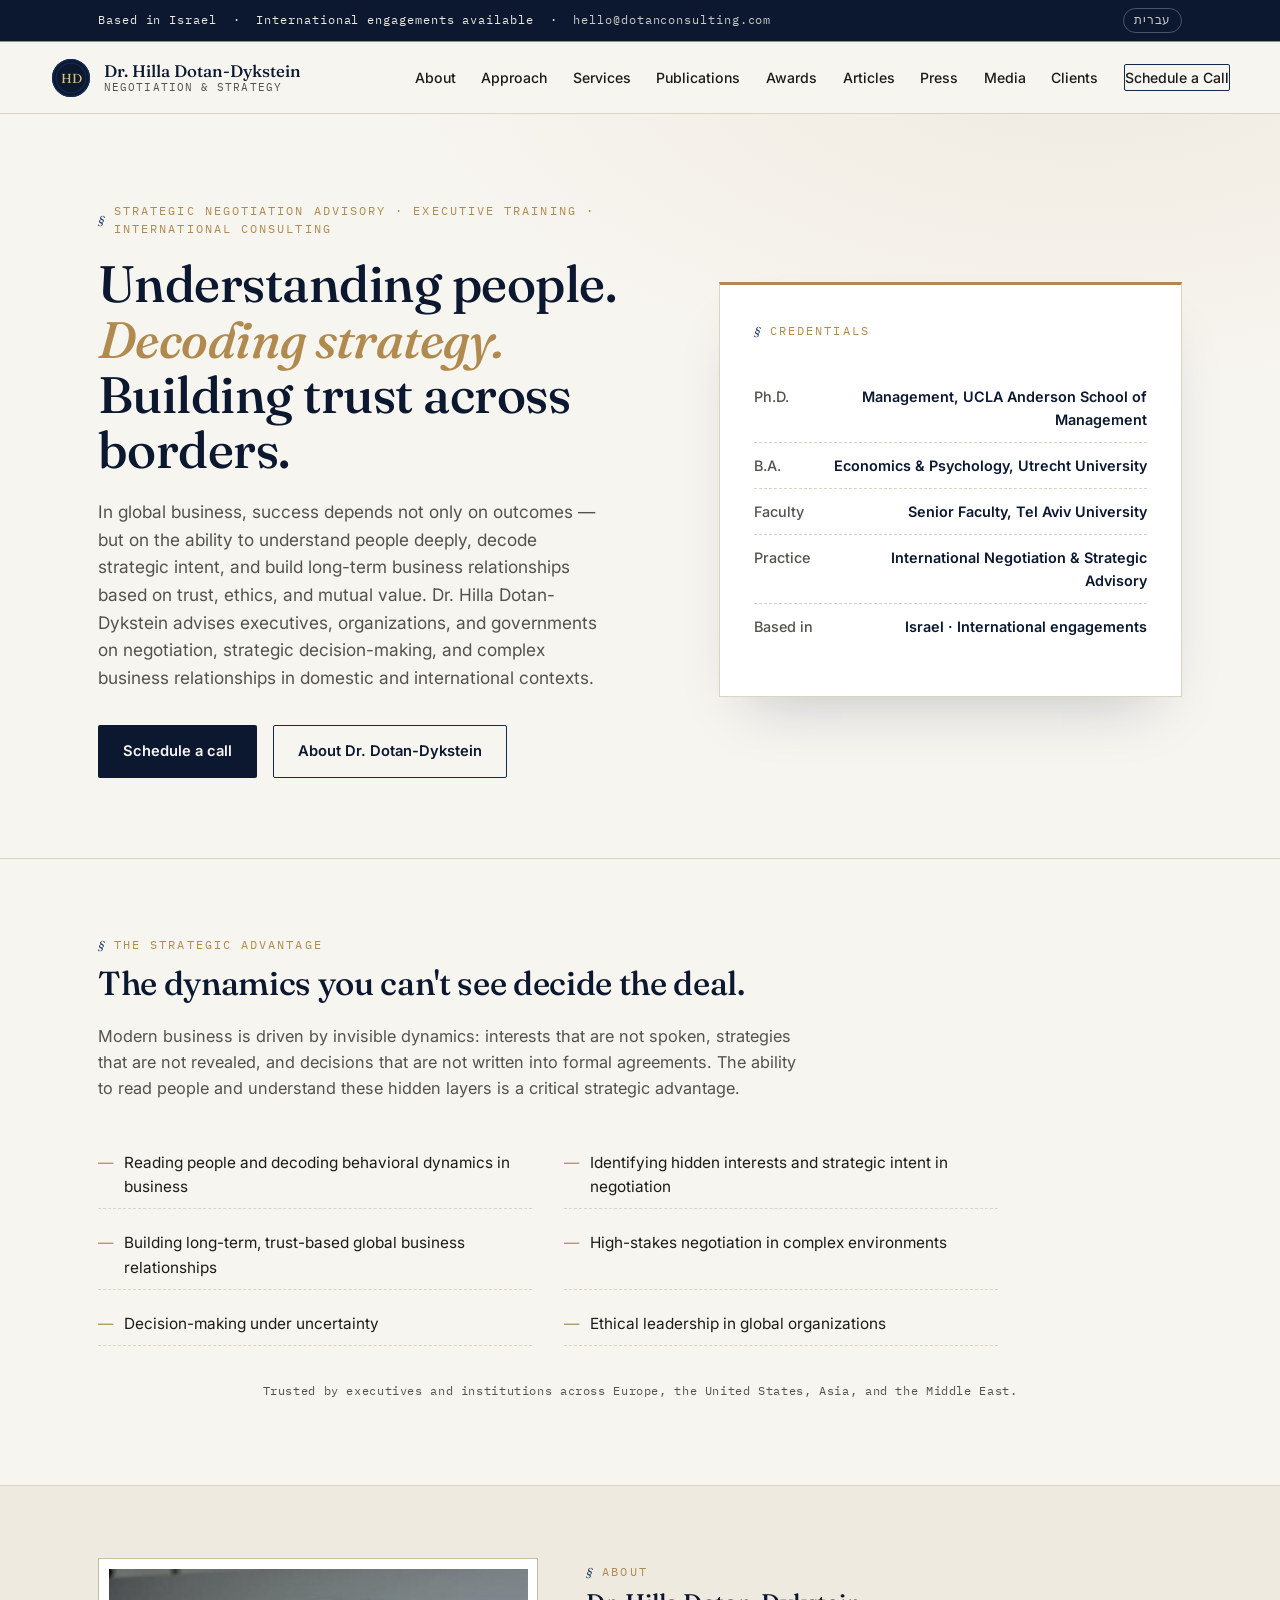
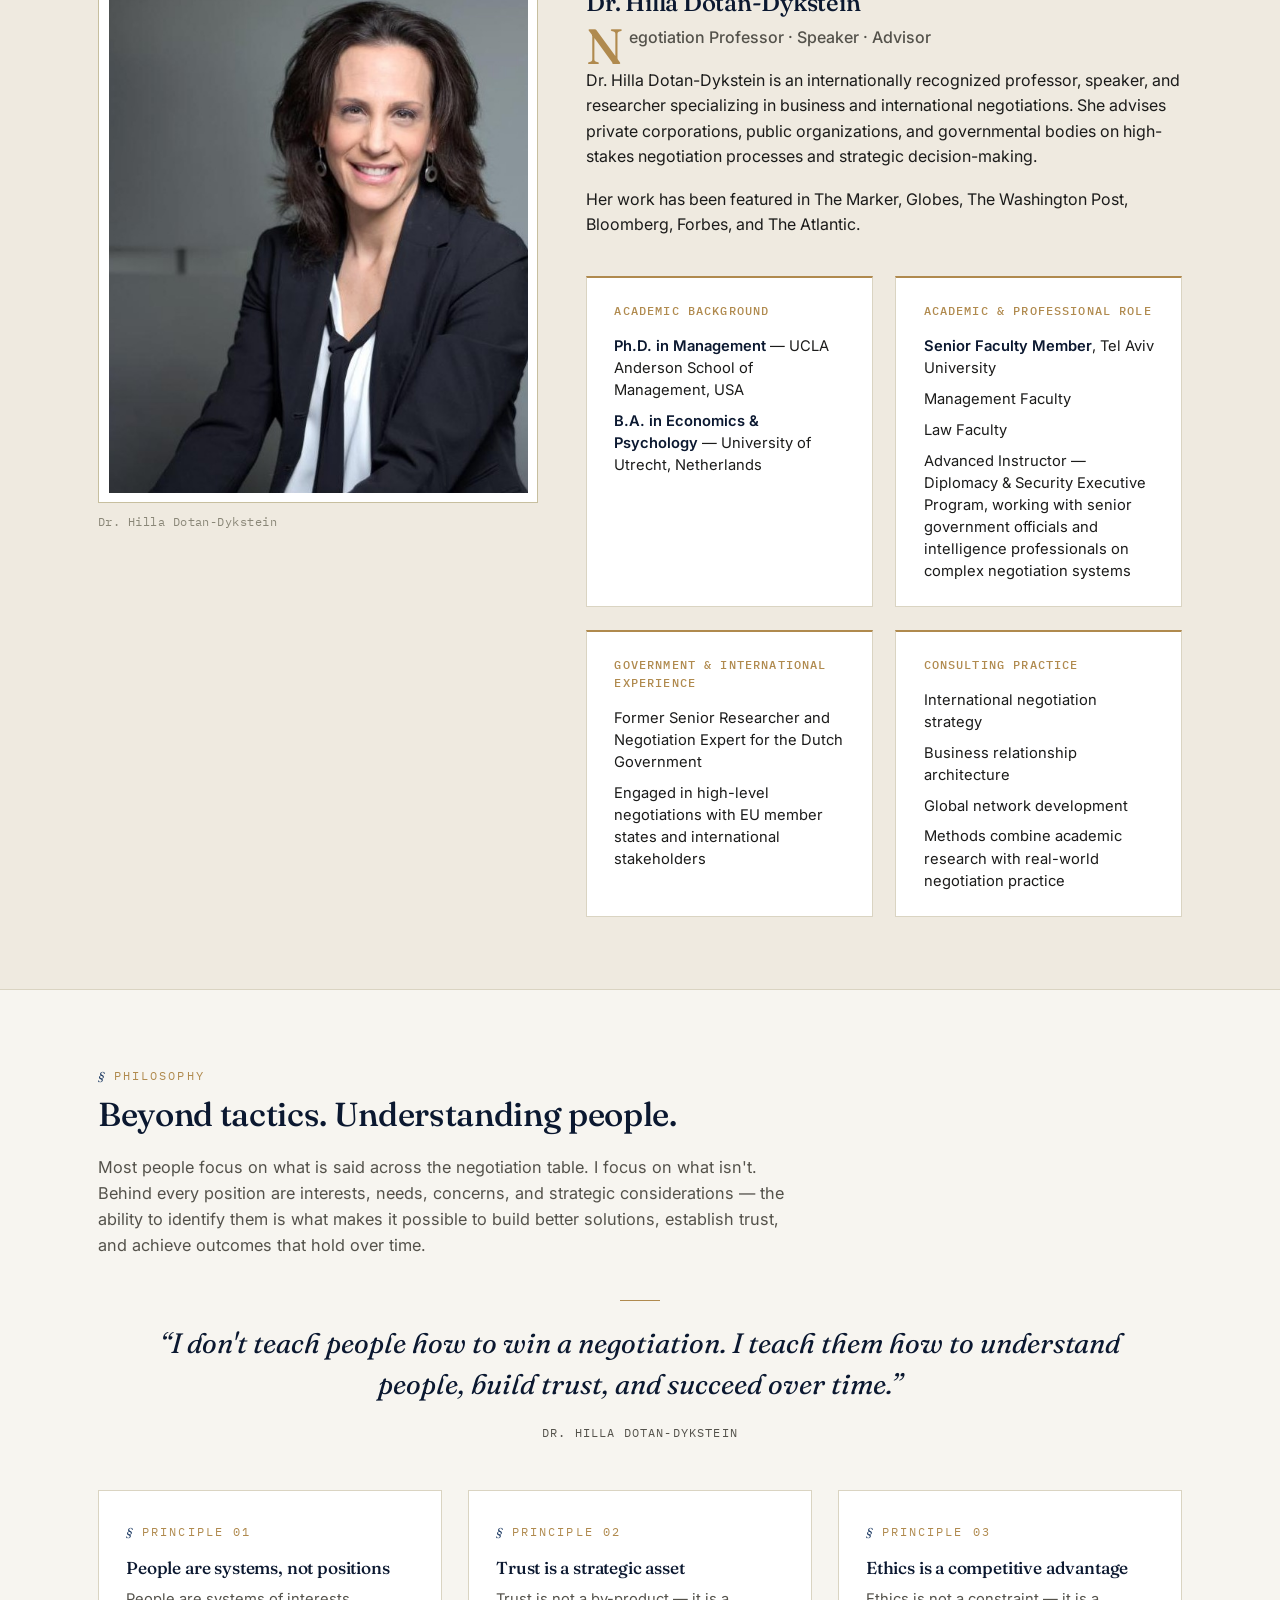
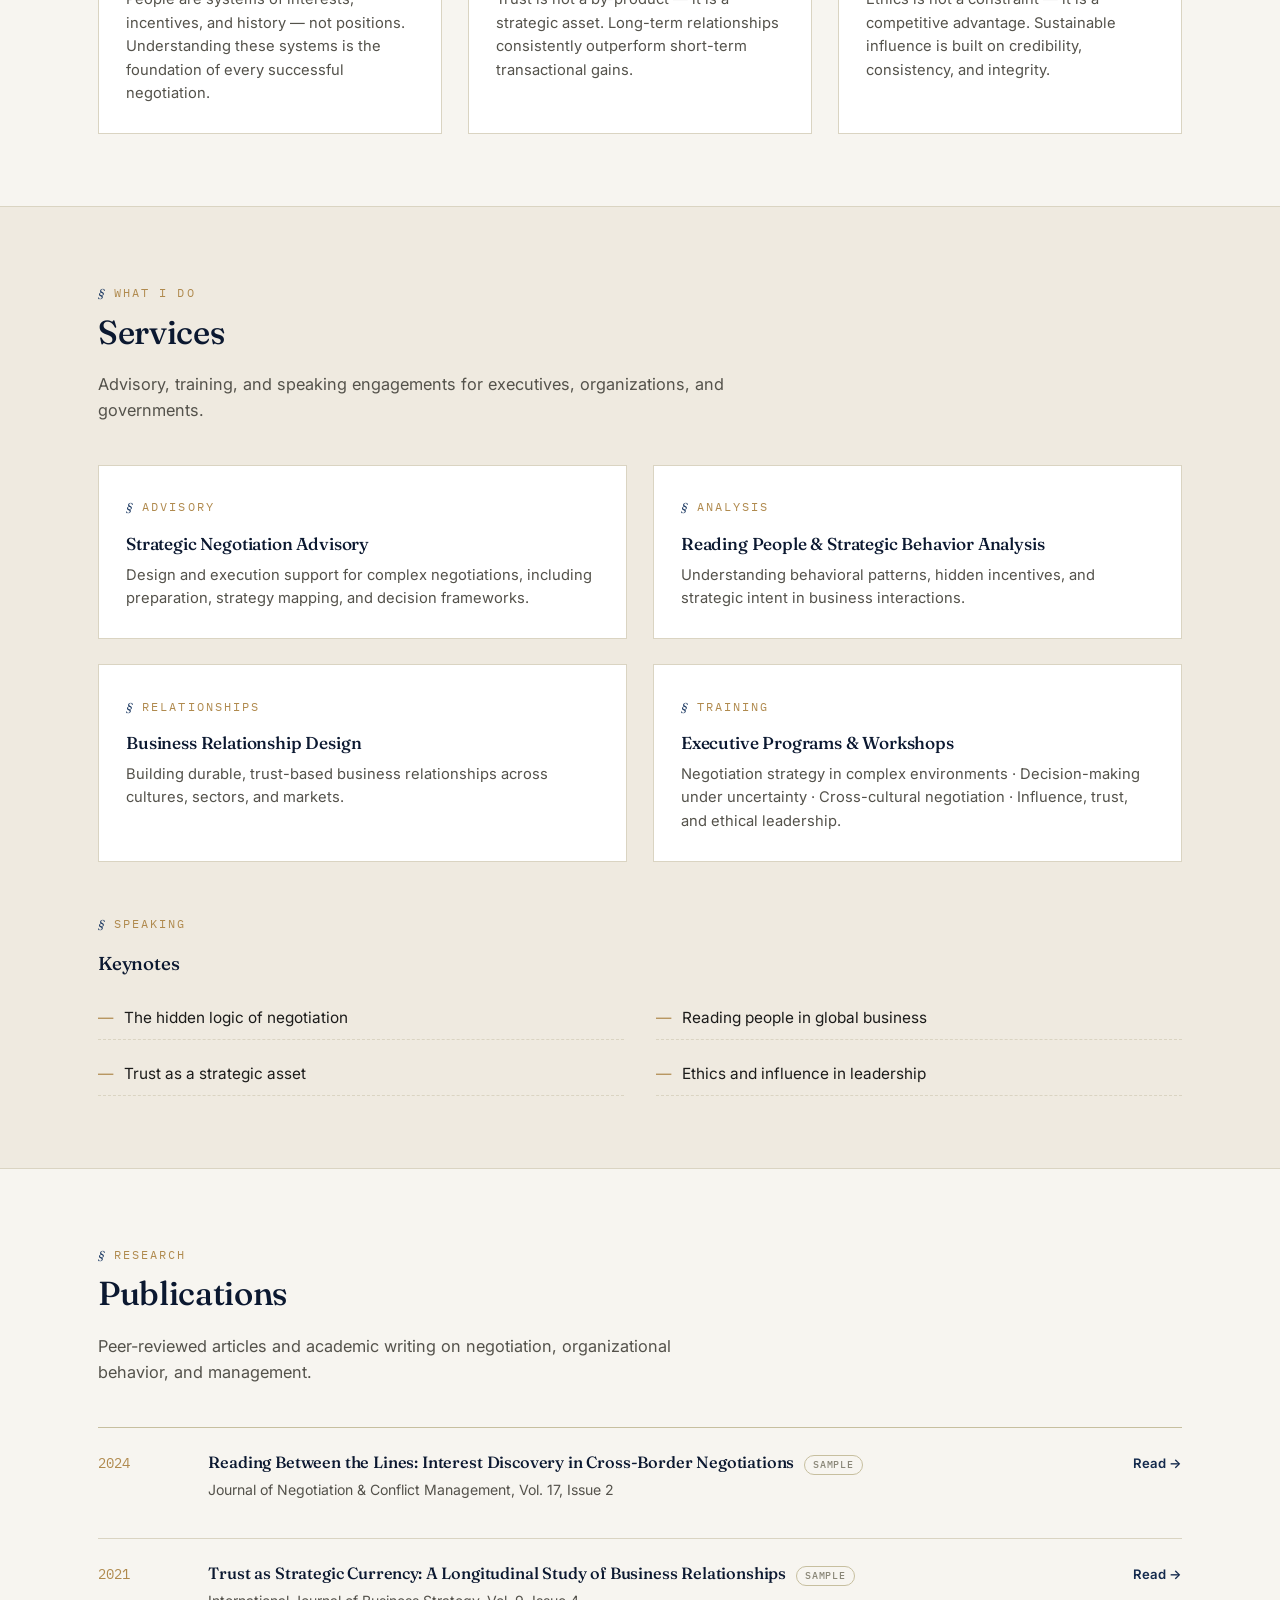
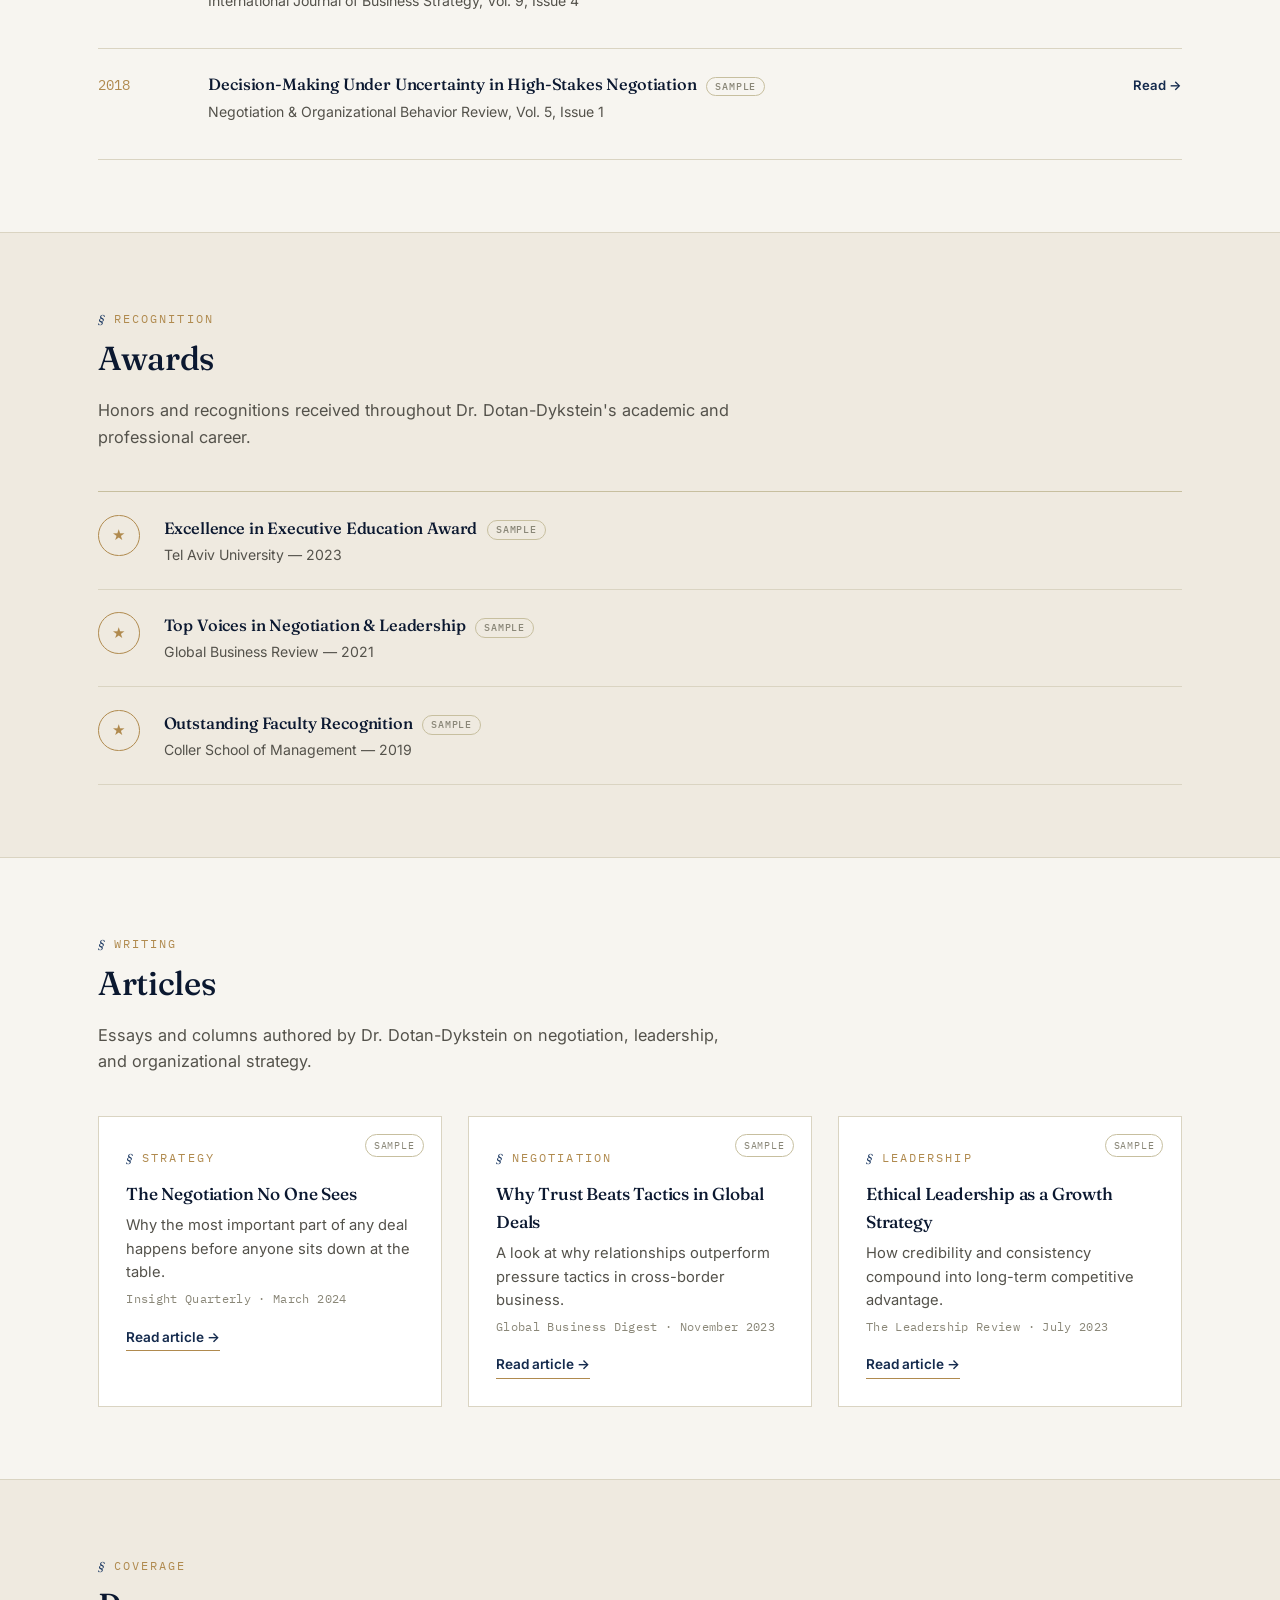
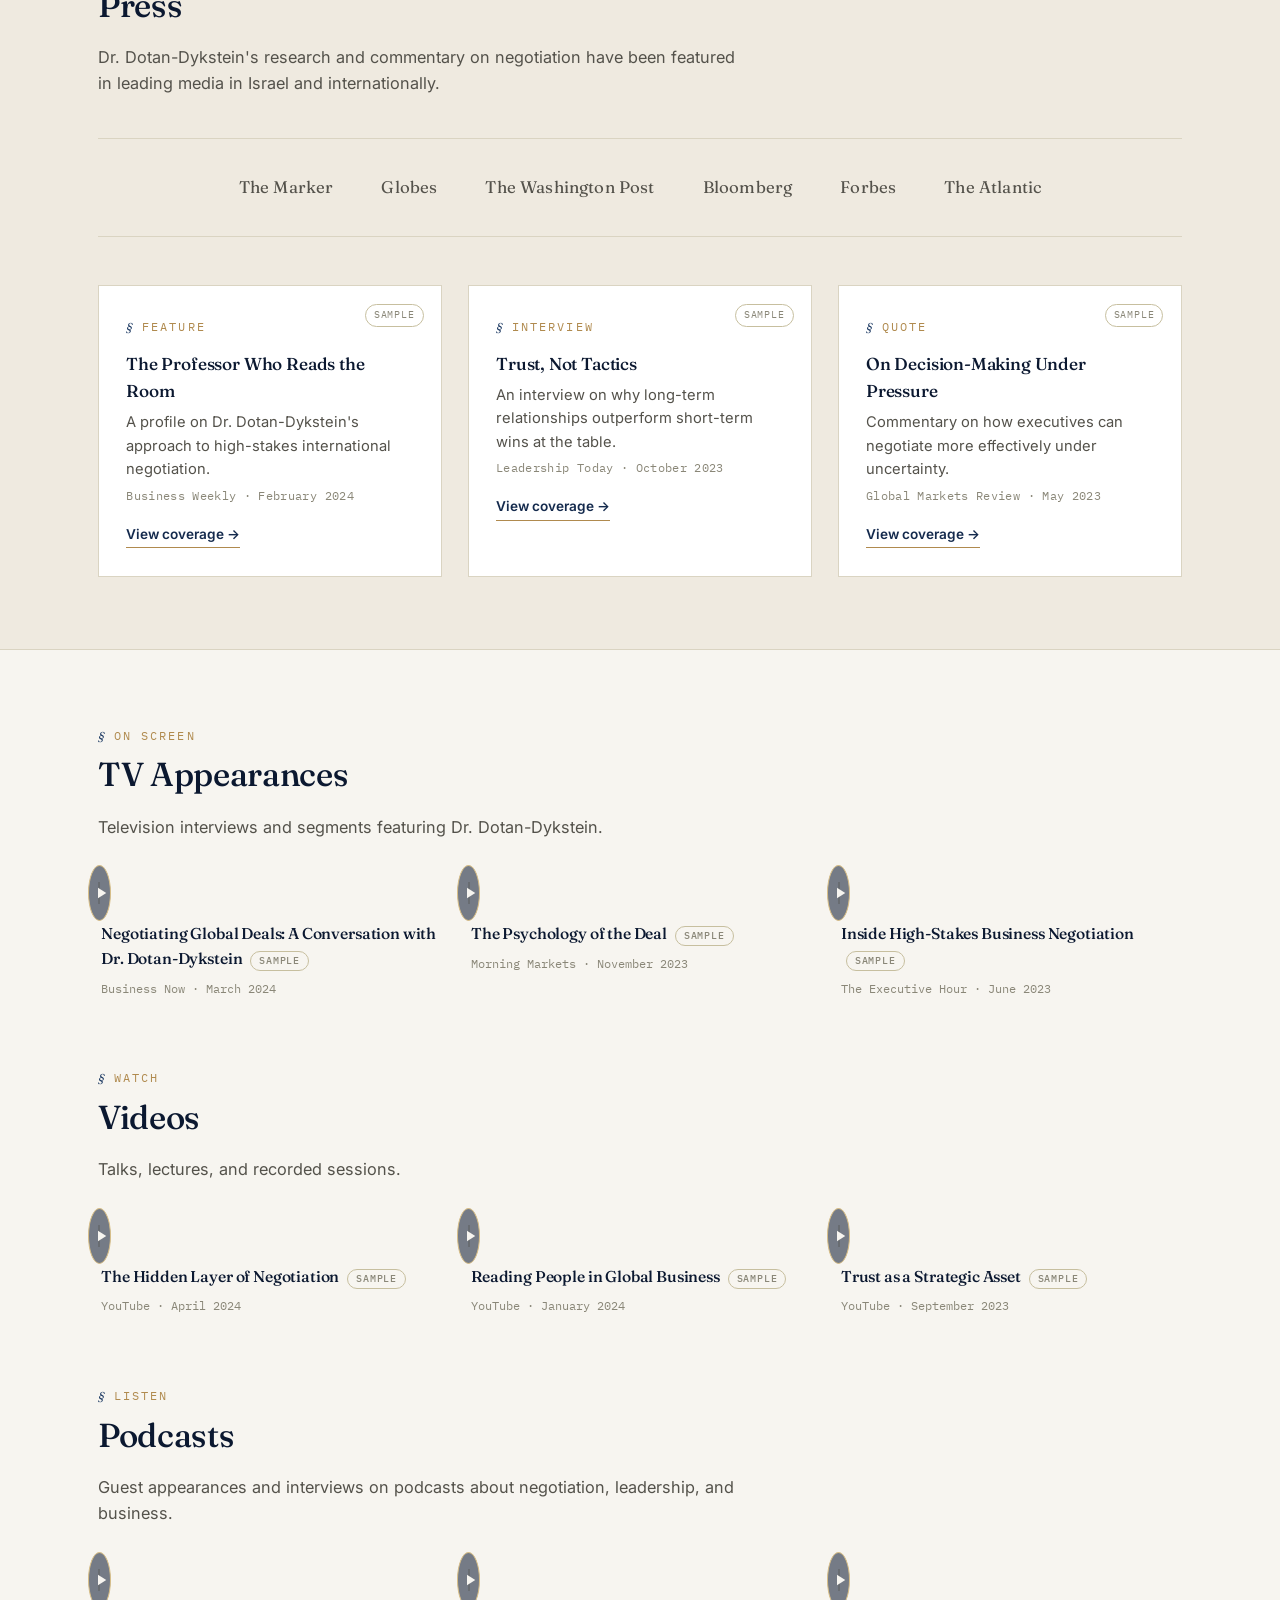
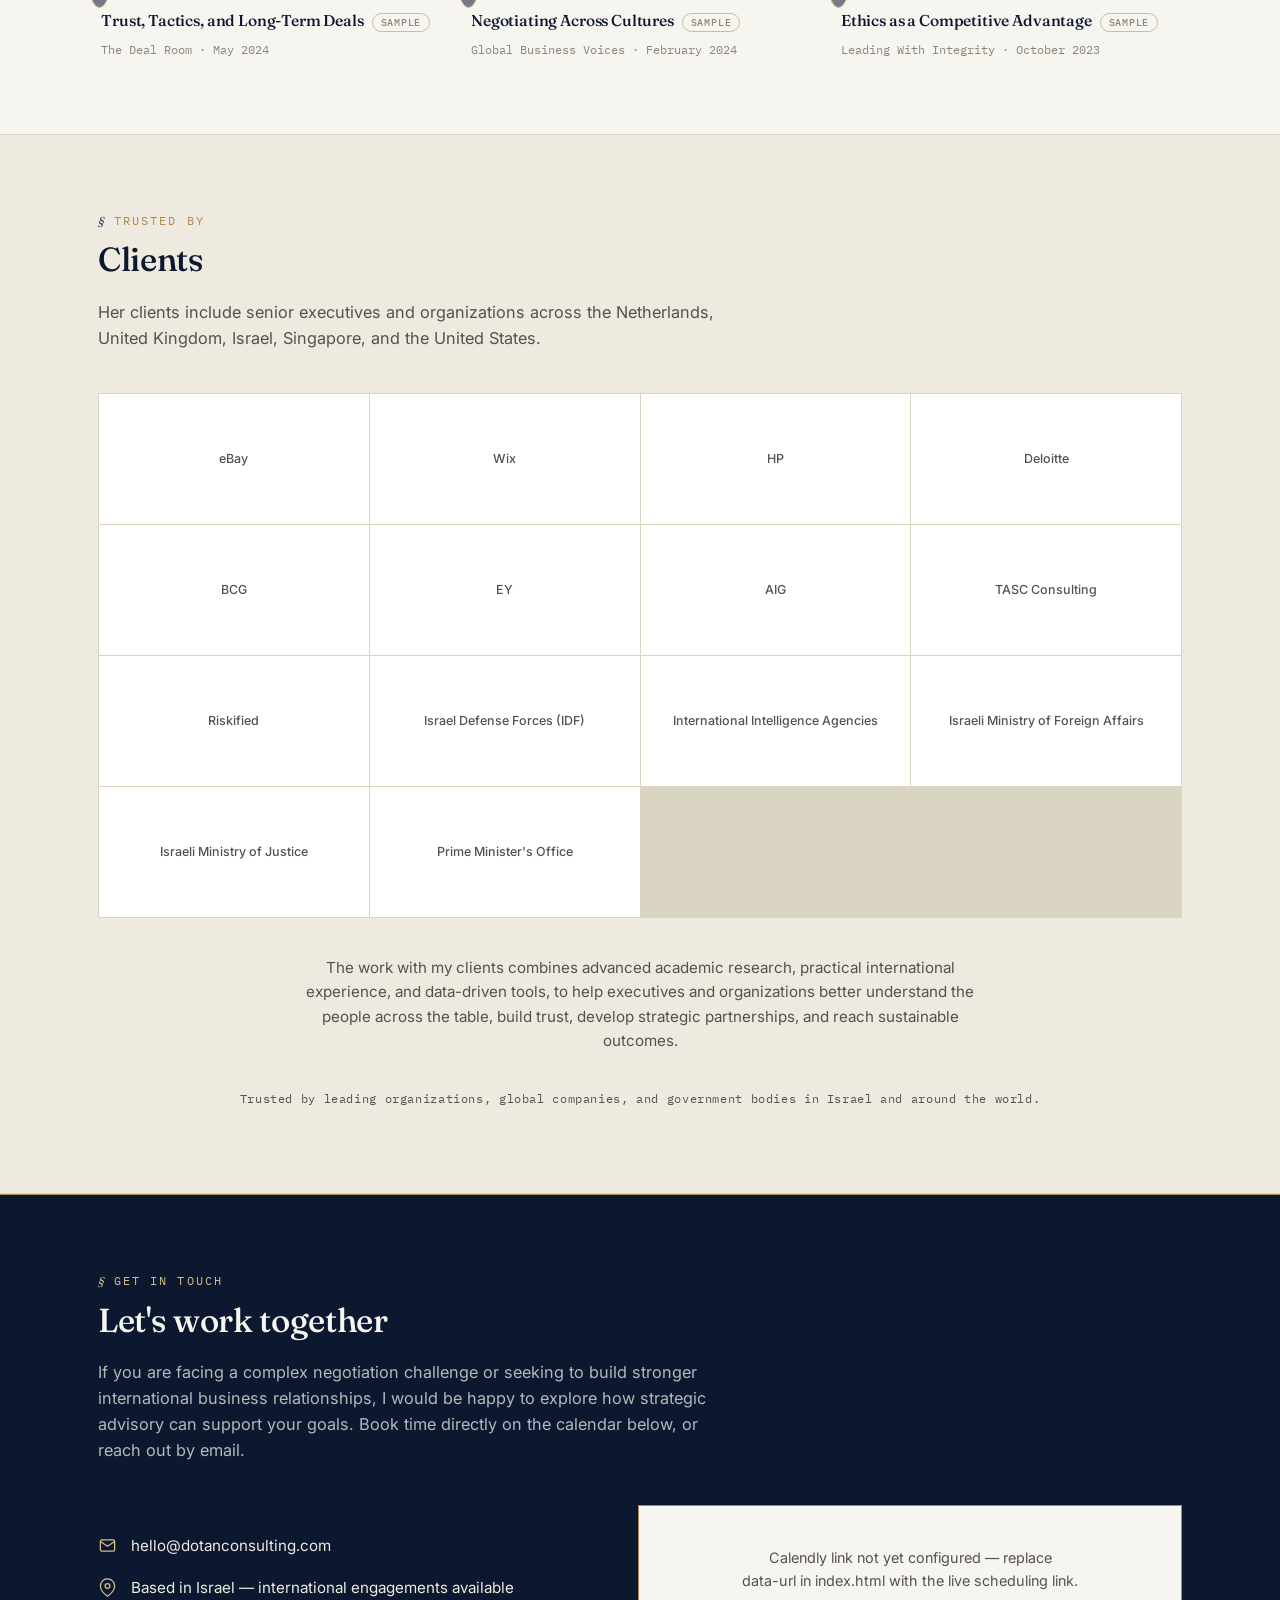
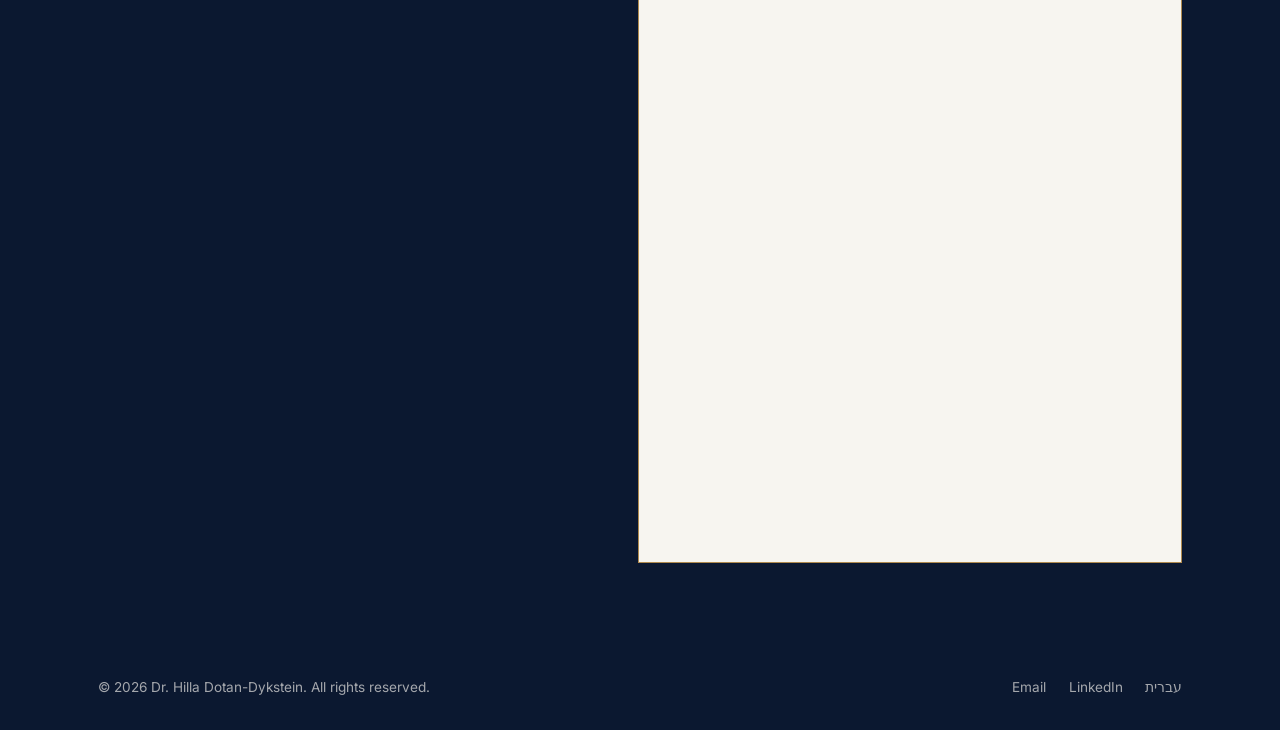
==== site/index.html @ 049dd584 "Add files via upload" ====
<!DOCTYPE html>
<html lang="en" dir="ltr">
<head>
<meta charset="UTF-8">
<meta name="viewport" content="width=device-width, initial-scale=1.0">
<title>International Negotiation Consultant | Dr. Hilla Dotan-Dykstein</title>
<meta name="description" content="Expert in international negotiations, strategic decision-making, and business relationship building across global markets. Advisory for executives, organizations, and governments.">

<!-- ===================== SOCIAL LINK PREVIEW (Open Graph / Twitter) =====================
     These power the preview card shown when this URL is shared on WhatsApp, iMessage,
     LinkedIn, Slack, etc. IMPORTANT: og:url and og:image must be FULL absolute URLs —
     once dotanconsulting.com is live, replace the odotan.github.io URLs below with the
     https://dotanconsulting.com/... equivalents (and same in he/index.html). ===================== -->
<meta property="og:type" content="website">
<meta property="og:site_name" content="Dr. Hilla Dotan-Dykstein">
<meta property="og:locale" content="en_US">
<meta property="og:title" content="Dr. Hilla Dotan-Dykstein | International Negotiation Consultant">
<meta property="og:description" content="Expert in international negotiations, strategic decision-making, and business relationship building across global markets.">
<meta property="og:url" content="https://odotan.github.io/dotanconsulting/site/">
<meta property="og:image" content="https://odotan.github.io/dotanconsulting/site/assets/images/hilla-portrait.jpg">
<meta property="og:image:width" content="752">
<meta property="og:image:height" content="696">
<meta property="og:image:alt" content="Portrait of Dr. Hilla Dotan-Dykstein">
<meta name="twitter:card" content="summary_large_image">
<meta name="twitter:title" content="Dr. Hilla Dotan-Dykstein | International Negotiation Consultant">
<meta name="twitter:description" content="Expert in international negotiations, strategic decision-making, and business relationship building across global markets.">
<meta name="twitter:image" content="https://odotan.github.io/dotanconsulting/site/assets/images/hilla-portrait.jpg">

<link rel="icon" href="data:,">
<link rel="stylesheet" href="assets/css/style.css">
</head>
<body>

<!-- ============ TOP LETTERHEAD BAR ============ -->
<div class="letterhead-bar">
  <div class="wrap">
    <span>Based in Israel &nbsp;·&nbsp; International engagements available &nbsp;·&nbsp; <a href="mailto:hello@dotanconsulting.com">hello@dotanconsulting.com</a></span>
    <a class="lang-switch" href="/he/" hreflang="he">עברית</a>
  </div>
</div>

<!-- ============ HEADER / NAV ============ -->
<header class="site-header">
  <div class="wrap nav-row">
    <a class="brand" href="#top" aria-label="Dr. Hilla Dotan-Dykstein — home">
      <svg class="seal" viewBox="0 0 48 48" aria-hidden="true">
        <circle class="seal-fill" cx="24" cy="24" r="21"></circle>
        <circle cx="24" cy="24" r="21" stroke="#B08A4E"></circle>
        <circle cx="24" cy="24" r="17" stroke="#B08A4E" stroke-width="0.7"></circle>
        <text x="24" y="30" text-anchor="middle">HD</text>
      </svg>
      <span class="brand-name">
        <strong>Dr. Hilla Dotan-Dykstein</strong>
        <span>Negotiation &amp; Strategy</span>
      </span>
    </a>

    <button class="menu-toggle" aria-label="Toggle menu" aria-expanded="false">
      <svg viewBox="0 0 24 24" fill="none" stroke-width="2" stroke-linecap="round"><line x1="3" y1="6" x2="21" y2="6"></line><line x1="3" y1="12" x2="21" y2="12"></line><line x1="3" y1="18" x2="21" y2="18"></line></svg>
    </button>

    <nav class="main-nav" aria-label="Primary">
      <ul>
        <li><a href="#about">About</a></li>
        <li><a href="#approach">Approach</a></li>
        <li><a href="#services">Services</a></li>
        <li><a href="#publications">Publications</a></li>
        <li><a href="#awards">Awards</a></li>
        <li><a href="#articles">Articles</a></li>
        <li><a href="#press">Press</a></li>
        <li><a href="#media">Media</a></li>
        <li><a href="#clients">Clients</a></li>
        <li><a href="#contact" class="nav-cta">Schedule a Call</a></li>
      </ul>
    </nav>
  </div>
</header>

<main id="top">

  <!-- ============ HERO ============ -->
  <section class="hero">
    <div class="wrap">
      <div class="hero-copy">
        <div class="hero-kicker eyebrow">Strategic Negotiation Advisory · Executive Training · International Consulting</div>
        <h1>Understanding people.<br><em>Decoding strategy.</em><br>Building trust across borders.</h1>
        <p class="hero-sub">
          In global business, success depends not only on outcomes — but on the ability to
          understand people deeply, decode strategic intent, and build long-term business
          relationships based on trust, ethics, and mutual value. Dr. Hilla Dotan-Dykstein advises
          executives, organizations, and governments on negotiation, strategic decision-making,
          and complex business relationships in domestic and international contexts.
        </p>
        <div class="hero-actions">
          <a href="#contact" class="btn btn-primary">Schedule a call</a>
          <a href="#about" class="btn btn-ghost">About Dr. Dotan-Dykstein</a>
        </div>
      </div>

      <div class="hero-card">
        <div class="eyebrow">Credentials</div>
        <dl>
          <div class="termsheet-row"><dt>Ph.D.</dt><dd>Management, UCLA Anderson School of Management</dd></div>
          <div class="termsheet-row"><dt>B.A.</dt><dd>Economics &amp; Psychology, Utrecht University</dd></div>
          <div class="termsheet-row"><dt>Faculty</dt><dd>Senior Faculty, Tel Aviv University</dd></div>
          <div class="termsheet-row"><dt>Practice</dt><dd>International Negotiation &amp; Strategic Advisory</dd></div>
          <div class="termsheet-row"><dt>Based in</dt><dd>Israel · International engagements</dd></div>
        </dl>
      </div>
    </div>
  </section>

  <!-- ============ VALUE STATEMENT / EXPERTISE ============ -->
  <section id="expertise">
    <div class="wrap">
      <div class="section-head reveal" style="max-width:70ch;">
        <div class="eyebrow">The Strategic Advantage</div>
        <h2>The dynamics you can't see decide the deal.</h2>
        <p>
          Modern business is driven by invisible dynamics: interests that are not spoken,
          strategies that are not revealed, and decisions that are not written into formal
          agreements. The ability to read people and understand these hidden layers is a
          critical strategic advantage.
        </p>
      </div>

      <div class="reveal" style="max-width:900px;">
        <ul class="expertise-list">
          <li>Reading people and decoding behavioral dynamics in business</li>
          <li>Identifying hidden interests and strategic intent in negotiation</li>
          <li>Building long-term, trust-based global business relationships</li>
          <li>High-stakes negotiation in complex environments</li>
          <li>Decision-making under uncertainty</li>
          <li>Ethical leadership in global organizations</li>
        </ul>
      </div>

      <p class="trust-line reveal">Trusted by executives and institutions across Europe, the United States, Asia, and the Middle East.</p>
    </div>
  </section>

  <!-- ============ ABOUT ============ -->
  <section id="about" class="alt">
    <div class="wrap">
      <div class="about-grid">
        <div class="reveal">
          <div class="portrait-frame">
            <img src="assets/images/hilla-portrait.jpg" alt="Portrait of Dr. Hilla Dotan-Dykstein" onerror="this.src='data:image/svg+xml;charset=UTF-8,%3Csvg xmlns=%22http://www.w3.org/2000/svg%22 width=%22400%22 height=%22500%22%3E%3Crect width=%22400%22 height=%22500%22 fill=%22%23EFEAE0%22/%3E%3Ctext x=%2250%25%22 y=%2250%25%22 font-family=%22sans-serif%22 font-size=%2216%22 fill=%22%238A8778%22 text-anchor=%22middle%22%3EPortrait placeholder%3C/text%3E%3C/svg%3E'">
          </div>
          <p class="portrait-cap">Dr. Hilla Dotan-Dykstein</p>
        </div>

        <div class="about-body">
          <div class="eyebrow">About</div>
          <h2>Dr. Hilla Dotan-Dykstein</h2>
          <p style="color:var(--ink-600); font-weight:500; margin-top:-0.4rem;">Negotiation Professor · Speaker · Advisor</p>
          <p>
            Dr. Hilla Dotan-Dykstein is an internationally recognized professor, speaker, and
            researcher specializing in business and international negotiations. She advises
            private corporations, public organizations, and governmental bodies on high-stakes
            negotiation processes and strategic decision-making.
          </p>
          <p>
            Her work has been featured in The Marker, Globes, The Washington Post, Bloomberg,
            Forbes, and The Atlantic.
          </p>

          <div class="dossier-grid">
            <div class="dossier-card">
              <h4>Academic Background</h4>
              <ul>
                <li><strong>Ph.D. in Management</strong> — UCLA Anderson School of Management, USA</li>
                <li><strong>B.A. in Economics &amp; Psychology</strong> — University of Utrecht, Netherlands</li>
              </ul>
            </div>
            <div class="dossier-card">
              <h4>Academic &amp; Professional Role</h4>
              <ul>
                <li><strong>Senior Faculty Member</strong>, Tel Aviv University</li>
                <li>Management Faculty</li>
                <li>Law Faculty</li>
                <li>Advanced Instructor — Diplomacy &amp; Security Executive Program, working with senior government officials and intelligence professionals on complex negotiation systems</li>
              </ul>
            </div>
            <div class="dossier-card">
              <h4>Government &amp; International Experience</h4>
              <ul>
                <li>Former Senior Researcher and Negotiation Expert for the Dutch Government</li>
                <li>Engaged in high-level negotiations with EU member states and international stakeholders</li>
              </ul>
            </div>
            <div class="dossier-card">
              <h4>Consulting Practice</h4>
              <ul>
                <li>International negotiation strategy</li>
                <li>Business relationship architecture</li>
                <li>Global network development</li>
                <li>Methods combine academic research with real-world negotiation practice</li>
              </ul>
            </div>
          </div>
        </div>
      </div>
    </div>
  </section>

  <!-- ============ APPROACH ============ -->
  <section id="approach">
    <div class="wrap">
      <div class="section-head reveal" style="max-width:70ch;">
        <div class="eyebrow">Philosophy</div>
        <h2>Beyond tactics. Understanding people.</h2>
        <p>
          Most people focus on what is said across the negotiation table. I focus on what
          isn't. Behind every position are interests, needs, concerns, and strategic
          considerations — the ability to identify them is what makes it possible to build
          better solutions, establish trust, and achieve outcomes that hold over time.
        </p>
      </div>

      <blockquote class="pull-quote reveal">
        “I don't teach people how to win a negotiation. I teach them how to understand
        people, build trust, and succeed over time.”
        <cite>Dr. Hilla Dotan-Dykstein</cite>
      </blockquote>

      <div class="grid-3 reveal" style="margin-top:3rem;">
        <div class="card">
          <div class="eyebrow">Principle 01</div>
          <h3>People are systems, not positions</h3>
          <p>People are systems of interests, incentives, and history — not positions.
          Understanding these systems is the foundation of every successful negotiation.</p>
        </div>
        <div class="card">
          <div class="eyebrow">Principle 02</div>
          <h3>Trust is a strategic asset</h3>
          <p>Trust is not a by-product — it is a strategic asset. Long-term relationships
          consistently outperform short-term transactional gains.</p>
        </div>
        <div class="card">
          <div class="eyebrow">Principle 03</div>
          <h3>Ethics is a competitive advantage</h3>
          <p>Ethics is not a constraint — it is a competitive advantage. Sustainable
          influence is built on credibility, consistency, and integrity.</p>
        </div>
      </div>
    </div>
  </section>

  <!-- ============ SERVICES ============ -->
  <section id="services" class="alt">
    <div class="wrap">
      <div class="section-head reveal">
        <div class="eyebrow">What I Do</div>
        <h2>Services</h2>
        <p>Advisory, training, and speaking engagements for executives, organizations, and governments.</p>
      </div>

      <div class="grid-2 reveal" style="margin-bottom:1.6rem;">
        <div class="card">
          <div class="eyebrow">Advisory</div>
          <h3>Strategic Negotiation Advisory</h3>
          <p>Design and execution support for complex negotiations, including preparation,
          strategy mapping, and decision frameworks.</p>
        </div>
        <div class="card">
          <div class="eyebrow">Analysis</div>
          <h3>Reading People &amp; Strategic Behavior Analysis</h3>
          <p>Understanding behavioral patterns, hidden incentives, and strategic intent in
          business interactions.</p>
        </div>
        <div class="card">
          <div class="eyebrow">Relationships</div>
          <h3>Business Relationship Design</h3>
          <p>Building durable, trust-based business relationships across cultures, sectors,
          and markets.</p>
        </div>
        <div class="card">
          <div class="eyebrow">Training</div>
          <h3>Executive Programs &amp; Workshops</h3>
          <p>Negotiation strategy in complex environments · Decision-making under uncertainty
          · Cross-cultural negotiation · Influence, trust, and ethical leadership.</p>
        </div>
      </div>

      <div class="reveal" style="margin-top:3rem;">
        <div class="eyebrow" style="margin-bottom:1rem;">Speaking</div>
        <h3 style="margin-bottom:1.2rem;">Keynotes</h3>
        <ul class="expertise-list">
          <li>The hidden logic of negotiation</li>
          <li>Reading people in global business</li>
          <li>Trust as a strategic asset</li>
          <li>Ethics and influence in leadership</li>
        </ul>
      </div>
    </div>
  </section>

  <!-- ============ PUBLICATIONS ============ -->
  <section id="publications">
    <div class="wrap">
      <div class="section-head reveal">
        <div class="eyebrow">Research</div>
        <h2>Publications</h2>
        <p>Peer-reviewed articles and academic writing on negotiation, organizational behavior, and management.</p>
      </div>

      <div class="doc-list reveal">
        <div class="doc-row">
          <span class="yr">2024</span>
          <div>
            <h4>Reading Between the Lines: Interest Discovery in Cross-Border Negotiations <span class="sample-tag">Sample</span></h4>
            <p class="venue">Journal of Negotiation &amp; Conflict Management, Vol. 17, Issue 2</p>
          </div>
          <a class="action" href="#">Read →</a>
        </div>
        <div class="doc-row">
          <span class="yr">2021</span>
          <div>
            <h4>Trust as Strategic Currency: A Longitudinal Study of Business Relationships <span class="sample-tag">Sample</span></h4>
            <p class="venue">International Journal of Business Strategy, Vol. 9, Issue 4</p>
          </div>
          <a class="action" href="#">Read →</a>
        </div>
        <div class="doc-row">
          <span class="yr">2018</span>
          <div>
            <h4>Decision-Making Under Uncertainty in High-Stakes Negotiation <span class="sample-tag">Sample</span></h4>
            <p class="venue">Negotiation &amp; Organizational Behavior Review, Vol. 5, Issue 1</p>
          </div>
          <a class="action" href="#">Read →</a>
        </div>
      </div>
    </div>
  </section>

  <!-- ============ AWARDS ============ -->
  <section id="awards" class="alt">
    <div class="wrap">
      <div class="section-head reveal">
        <div class="eyebrow">Recognition</div>
        <h2>Awards</h2>
        <p>Honors and recognitions received throughout Dr. Dotan-Dykstein's academic and professional career.</p>
      </div>

      <div class="awards-list reveal">
        <div class="award-row">
          <div class="award-mark">★</div>
          <div>
            <h4>Excellence in Executive Education Award <span class="sample-tag">Sample</span></h4>
            <p>Tel Aviv University — 2023</p>
          </div>
        </div>
        <div class="award-row">
          <div class="award-mark">★</div>
          <div>
            <h4>Top Voices in Negotiation &amp; Leadership <span class="sample-tag">Sample</span></h4>
            <p>Global Business Review — 2021</p>
          </div>
        </div>
        <div class="award-row">
          <div class="award-mark">★</div>
          <div>
            <h4>Outstanding Faculty Recognition <span class="sample-tag">Sample</span></h4>
            <p>Coller School of Management — 2019</p>
          </div>
        </div>
      </div>
    </div>
  </section>

  <!-- ============ ARTICLES ============ -->
  <section id="articles">
    <div class="wrap">
      <div class="section-head reveal">
        <div class="eyebrow">Writing</div>
        <h2>Articles</h2>
        <p>Essays and columns authored by Dr. Dotan-Dykstein on negotiation, leadership, and organizational strategy.</p>
      </div>

      <div class="grid-3 reveal">
        <div class="card">
          <span class="sample-tag">Sample</span>
          <div class="eyebrow">Strategy</div>
          <h3>The Negotiation No One Sees</h3>
          <p>Why the most important part of any deal happens before anyone sits down at the table.</p>
          <span class="meta">Insight Quarterly · March 2024</span>
          <a class="card-link" href="#">Read article →</a>
        </div>
        <div class="card">
          <span class="sample-tag">Sample</span>
          <div class="eyebrow">Negotiation</div>
          <h3>Why Trust Beats Tactics in Global Deals</h3>
          <p>A look at why relationships outperform pressure tactics in cross-border business.</p>
          <span class="meta">Global Business Digest · November 2023</span>
          <a class="card-link" href="#">Read article →</a>
        </div>
        <div class="card">
          <span class="sample-tag">Sample</span>
          <div class="eyebrow">Leadership</div>
          <h3>Ethical Leadership as a Growth Strategy</h3>
          <p>How credibility and consistency compound into long-term competitive advantage.</p>
          <span class="meta">The Leadership Review · July 2023</span>
          <a class="card-link" href="#">Read article →</a>
        </div>
      </div>
    </div>
  </section>

  <!-- ============ PRESS ============ -->
  <section id="press" class="alt">
    <div class="wrap">
      <div class="section-head reveal">
        <div class="eyebrow">Coverage</div>
        <h2>Press</h2>
        <p>Dr. Dotan-Dykstein's research and commentary on negotiation have been featured in leading media in Israel and internationally.</p>
      </div>

      <div class="press-strip reveal">
        <span>The Marker</span>
        <span>Globes</span>
        <span>The Washington Post</span>
        <span>Bloomberg</span>
        <span>Forbes</span>
        <span>The Atlantic</span>
      </div>

      <div class="grid-3 reveal" style="margin-top:3rem;">
        <div class="card">
          <span class="sample-tag">Sample</span>
          <div class="eyebrow">Feature</div>
          <h3>The Professor Who Reads the Room</h3>
          <p>A profile on Dr. Dotan-Dykstein's approach to high-stakes international negotiation.</p>
          <span class="meta">Business Weekly · February 2024</span>
          <a class="card-link" href="#">View coverage →</a>
        </div>
        <div class="card">
          <span class="sample-tag">Sample</span>
          <div class="eyebrow">Interview</div>
          <h3>Trust, Not Tactics</h3>
          <p>An interview on why long-term relationships outperform short-term wins at the table.</p>
          <span class="meta">Leadership Today · October 2023</span>
          <a class="card-link" href="#">View coverage →</a>
        </div>
        <div class="card">
          <span class="sample-tag">Sample</span>
          <div class="eyebrow">Quote</div>
          <h3>On Decision-Making Under Pressure</h3>
          <p>Commentary on how executives can negotiate more effectively under uncertainty.</p>
          <span class="meta">Global Markets Review · May 2023</span>
          <a class="card-link" href="#">View coverage →</a>
        </div>
      </div>
    </div>
  </section>

  <!-- ============ MEDIA: TV / VIDEOS / PODCASTS ============ -->
  <section id="media">
    <div class="wrap">

      <div class="section-head reveal">
        <div class="eyebrow">On Screen</div>
        <h2>TV Appearances</h2>
        <p>Television interviews and segments featuring Dr. Dotan-Dykstein.</p>
      </div>
      <div class="grid-3 reveal" style="margin-bottom:4rem;">
        <div>
          <a class="media-card" href="#">
            <img src="assets/images/press/tv-1.jpg" alt="" onerror="this.style.display='none'">
            <span class="play"><span class="play-btn"><svg viewBox="0 0 24 24"><path d="M8 5v14l11-7z"></path></svg></span></span>
          </a>
          <div class="media-caption"><h4>Negotiating Global Deals: A Conversation with Dr. Dotan-Dykstein <span class="sample-tag">Sample</span></h4><span class="meta">Business Now · March 2024</span></div>
        </div>
        <div>
          <a class="media-card" href="#">
            <img src="assets/images/press/tv-2.jpg" alt="" onerror="this.style.display='none'">
            <span class="play"><span class="play-btn"><svg viewBox="0 0 24 24"><path d="M8 5v14l11-7z"></path></svg></span></span>
          </a>
          <div class="media-caption"><h4>The Psychology of the Deal <span class="sample-tag">Sample</span></h4><span class="meta">Morning Markets · November 2023</span></div>
        </div>
        <div>
          <a class="media-card" href="#">
            <img src="assets/images/press/tv-3.jpg" alt="" onerror="this.style.display='none'">
            <span class="play"><span class="play-btn"><svg viewBox="0 0 24 24"><path d="M8 5v14l11-7z"></path></svg></span></span>
          </a>
          <div class="media-caption"><h4>Inside High-Stakes Business Negotiation <span class="sample-tag">Sample</span></h4><span class="meta">The Executive Hour · June 2023</span></div>
        </div>
      </div>

      <div class="section-head reveal">
        <div class="eyebrow">Watch</div>
        <h2>Videos</h2>
        <p>Talks, lectures, and recorded sessions.</p>
      </div>
      <div class="grid-3 reveal" style="margin-bottom:4rem;">
        <div>
          <a class="media-card" href="#">
            <img src="assets/images/press/video-1.jpg" alt="" onerror="this.style.display='none'">
            <span class="play"><span class="play-btn"><svg viewBox="0 0 24 24"><path d="M8 5v14l11-7z"></path></svg></span></span>
          </a>
          <div class="media-caption"><h4>The Hidden Layer of Negotiation <span class="sample-tag">Sample</span></h4><span class="meta">YouTube · April 2024</span></div>
        </div>
        <div>
          <a class="media-card" href="#">
            <img src="assets/images/press/video-2.jpg" alt="" onerror="this.style.display='none'">
            <span class="play"><span class="play-btn"><svg viewBox="0 0 24 24"><path d="M8 5v14l11-7z"></path></svg></span></span>
          </a>
          <div class="media-caption"><h4>Reading People in Global Business <span class="sample-tag">Sample</span></h4><span class="meta">YouTube · January 2024</span></div>
        </div>
        <div>
          <a class="media-card" href="#">
            <img src="assets/images/press/video-3.jpg" alt="" onerror="this.style.display='none'">
            <span class="play"><span class="play-btn"><svg viewBox="0 0 24 24"><path d="M8 5v14l11-7z"></path></svg></span></span>
          </a>
          <div class="media-caption"><h4>Trust as a Strategic Asset <span class="sample-tag">Sample</span></h4><span class="meta">YouTube · September 2023</span></div>
        </div>
      </div>

      <div class="section-head reveal">
        <div class="eyebrow">Listen</div>
        <h2>Podcasts</h2>
        <p>Guest appearances and interviews on podcasts about negotiation, leadership, and business.</p>
      </div>
      <div class="grid-3 reveal">
        <div>
          <a class="media-card" href="#">
            <img src="assets/images/press/podcast-1.jpg" alt="" onerror="this.style.display='none'">
            <span class="play"><span class="play-btn"><svg viewBox="0 0 24 24"><path d="M8 5v14l11-7z"></path></svg></span></span>
          </a>
          <div class="media-caption"><h4>Trust, Tactics, and Long-Term Deals <span class="sample-tag">Sample</span></h4><span class="meta">The Deal Room · May 2024</span></div>
        </div>
        <div>
          <a class="media-card" href="#">
            <img src="assets/images/press/podcast-2.jpg" alt="" onerror="this.style.display='none'">
            <span class="play"><span class="play-btn"><svg viewBox="0 0 24 24"><path d="M8 5v14l11-7z"></path></svg></span></span>
          </a>
          <div class="media-caption"><h4>Negotiating Across Cultures <span class="sample-tag">Sample</span></h4><span class="meta">Global Business Voices · February 2024</span></div>
        </div>
        <div>
          <a class="media-card" href="#">
            <img src="assets/images/press/podcast-3.jpg" alt="" onerror="this.style.display='none'">
            <span class="play"><span class="play-btn"><svg viewBox="0 0 24 24"><path d="M8 5v14l11-7z"></path></svg></span></span>
          </a>
          <div class="media-caption"><h4>Ethics as a Competitive Advantage <span class="sample-tag">Sample</span></h4><span class="meta">Leading With Integrity · October 2023</span></div>
        </div>
      </div>

    </div>
  </section>

  <!-- ============ CLIENTS ============ -->
  <section id="clients" class="alt">
    <div class="wrap">
      <div class="section-head reveal">
        <div class="eyebrow">Trusted By</div>
        <h2>Clients</h2>
        <p>Her clients include senior executives and organizations across the Netherlands, United Kingdom, Israel, Singapore, and the United States.</p>
      </div>

      <div class="clients-grid reveal">
        <!-- Real client names below — add a matching logo file per tile at assets/images/clients/ -->
        <div class="client-tile"><img src="assets/images/clients/ebay.png" alt="eBay logo" onerror="this.style.display='none'"><span>eBay</span></div>
        <div class="client-tile"><img src="assets/images/clients/wix.png" alt="Wix logo" onerror="this.style.display='none'"><span>Wix</span></div>
        <div class="client-tile"><img src="assets/images/clients/hp.png" alt="HP logo" onerror="this.style.display='none'"><span>HP</span></div>
        <div class="client-tile"><img src="assets/images/clients/deloitte.png" alt="Deloitte logo" onerror="this.style.display='none'"><span>Deloitte</span></div>
        <div class="client-tile"><img src="assets/images/clients/bcg.png" alt="BCG logo" onerror="this.style.display='none'"><span>BCG</span></div>
        <div class="client-tile"><img src="assets/images/clients/ey.png" alt="EY logo" onerror="this.style.display='none'"><span>EY</span></div>
        <div class="client-tile"><img src="assets/images/clients/aig.png" alt="AIG logo" onerror="this.style.display='none'"><span>AIG</span></div>
        <div class="client-tile"><img src="assets/images/clients/tasc.png" alt="TASC Consulting logo" onerror="this.style.display='none'"><span>TASC Consulting</span></div>
        <div class="client-tile"><img src="assets/images/clients/riskified.png" alt="Riskified logo" onerror="this.style.display='none'"><span>Riskified</span></div>
        <div class="client-tile"><img src="assets/images/clients/idf.png" alt="Israel Defense Forces logo" onerror="this.style.display='none'"><span>Israel Defense Forces (IDF)</span></div>
        <div class="client-tile"><img src="assets/images/clients/intelligence.png" alt="" onerror="this.style.display='none'"><span>International Intelligence Agencies</span></div>
        <div class="client-tile"><img src="assets/images/clients/mfa.png" alt="Israeli Ministry of Foreign Affairs logo" onerror="this.style.display='none'"><span>Israeli Ministry of Foreign Affairs</span></div>
        <div class="client-tile"><img src="assets/images/clients/moj.png" alt="Israeli Ministry of Justice logo" onerror="this.style.display='none'"><span>Israeli Ministry of Justice</span></div>
        <div class="client-tile"><img src="assets/images/clients/pmo.png" alt="Prime Minister's Office logo" onerror="this.style.display='none'"><span>Prime Minister's Office</span></div>
      </div>

      <p class="reveal" style="max-width:70ch; margin:2.4rem auto 0; text-align:center; color:var(--ink-600); font-size:0.95rem;">
        The work with my clients combines advanced academic research, practical international
        experience, and data-driven tools, to help executives and organizations better
        understand the people across the table, build trust, develop strategic partnerships,
        and reach sustainable outcomes.
      </p>
      <p class="trust-line reveal">Trusted by leading organizations, global companies, and government bodies in Israel and around the world.</p>
    </div>
  </section>

  <!-- ============ CONTACT ============ -->
  <section id="contact" class="contact-section">
    <div class="wrap">
      <div class="section-head reveal">
        <div class="eyebrow">Get in touch</div>
        <h2>Let's work together</h2>
        <p>If you are facing a complex negotiation challenge or seeking to build stronger
        international business relationships, I would be happy to explore how strategic
        advisory can support your goals. Book time directly on the calendar below, or reach
        out by email.</p>
      </div>

      <div class="contact-grid reveal">
        <div>
          <ul class="contact-info-list">
            <li>
              <svg viewBox="0 0 24 24" fill="none" stroke="currentColor" stroke-width="1.6"><rect x="3" y="5" width="18" height="14" rx="2"></rect><path d="M3 7l9 6 9-6"></path></svg>
              <a href="mailto:hello@dotanconsulting.com">hello@dotanconsulting.com</a>
            </li>
            <li>
              <svg viewBox="0 0 24 24" fill="none" stroke="currentColor" stroke-width="1.6"><path d="M21 10c0 7-9 13-9 13s-9-6-9-13a9 9 0 0118 0z"></path><circle cx="12" cy="10" r="3"></circle></svg>
              <span>Based in Israel — international engagements available</span>
            </li>
          </ul>
        </div>

        <div>
          <!-- ===================== CALENDLY EMBED =====================
               1. Create/confirm the event type in Calendly (e.g. "30 Minute Consultation").
               2. Replace YOUR-CALENDLY-LINK below with the real scheduling link,
                  e.g. https://calendly.com/hilladotan/intro-call
               3. That's it — the widget below will render the live calendar. ===================== -->
          <div class="calendly-frame-wrap">
            <div class="calendly-inline-widget"
                 data-url="https://calendly.com/YOUR-CALENDLY-LINK?hide_event_type_details=1&hide_gdpr_banner=1&background_color=f7f5f0&text_color=1b1b1a&primary_color=b08a4e">
              <div class="calendly-fallback">Calendly link not yet configured — replace<br>data-url in index.html with the live scheduling link.</div>
            </div>
          </div>
        </div>
      </div>
    </div>
  </section>

</main>

<!-- ============ FOOTER ============ -->
<footer class="site-footer">
  <div class="wrap">
    <span>© <span id="year"></span> Dr. Hilla Dotan-Dykstein. All rights reserved.</span>
    <ul class="footer-links">
      <li><a href="mailto:hello@dotanconsulting.com">Email</a></li>
      <li><a href="#" target="_blank" rel="noopener">LinkedIn</a></li>
      <li><a href="/he/" hreflang="he">עברית</a></li>
    </ul>
  </div>
</footer>

<button class="to-top" aria-label="Back to top">
  <svg viewBox="0 0 24 24" fill="none" stroke="currentColor" stroke-width="2" stroke-linecap="round"><path d="M18 15l-6-6-6 6"></path></svg>
</button>

<!-- Calendly widget script (only loads the assets it needs) -->
<link href="https://assets.calendly.com/assets/external/widget.css" rel="stylesheet">
<script src="https://assets.calendly.com/assets/external/widget.js" async></script>

<script src="assets/js/main.js"></script>
<script>document.getElementById('year').textContent = new Date().getFullYear();</script>
</body>
</html>
---- site/assets/css/style.css ----
/* ===========================================================
   Dr. Hilla Dotan — Negotiation & Consulting
   Design system: "Letterhead" — a formal-agreement aesthetic
   =========================================================== */

@import url('https://fonts.googleapis.com/css2?family=Fraunces:ital,opsz,wght@0,9..144,300;0,9..144,400;0,9..144,500;0,9..144,600;1,9..144,400&family=Inter:wght@400;500;600;700&family=IBM+Plex+Mono:wght@400;500&display=swap');

:root{
  /* --- Color tokens --- */
  --navy-950:#0B1830;
  --navy-800:#142A4D;
  --navy-700:#1D3A63;
  --gold-500:#B08A4E;
  --gold-300:#D8BE86;
  --gold-100:#EFE3C8;
  --paper-50:#F7F5F0;
  --paper-100:#EFEAE0;
  --ink-900:#1B1B1A;
  --ink-600:#54524B;
  --ink-400:#8A8778;
  --line-200:#DAD4C2;
  --line-300:#C7BF9F;
  --white:#FFFFFF;

  /* --- Type --- */
  --font-display:'Fraunces', Georgia, serif;
  --font-body:'Inter', -apple-system, BlinkMacSystemFont, 'Segoe UI', sans-serif;
  --font-mono:'IBM Plex Mono', 'Courier New', monospace;

  /* --- Layout --- */
  --maxw: 1180px;
  --gutter: clamp(1.25rem, 4vw, 3rem);
  --radius-s: 2px;
}

*,*::before,*::after{box-sizing:border-box;}
html{scroll-behavior:smooth;}
@media (prefers-reduced-motion: reduce){
  html{scroll-behavior:auto;}
  *,*::before,*::after{animation-duration:0.001ms !important; animation-iteration-count:1 !important; transition-duration:0.001ms !important;}
}

body{
  margin:0;
  background:var(--paper-50);
  color:var(--ink-900);
  font-family:var(--font-body);
  font-size:16px;
  line-height:1.6;
  -webkit-font-smoothing:antialiased;
}

img{max-width:100%;display:block;}
a{color:inherit;text-decoration:none;}

.wrap{max-width:var(--maxw); margin:0 auto; padding-left:var(--gutter); padding-right:var(--gutter);}

/* Focus visibility */
a:focus-visible, button:focus-visible, input:focus-visible, [tabindex]:focus-visible{
  outline:2px solid var(--gold-500);
  outline-offset:3px;
}

/* ===================== Utility labels (eyebrows) ===================== */
.eyebrow{
  font-family:var(--font-mono);
  font-size:0.72rem;
  letter-spacing:0.18em;
  text-transform:uppercase;
  color:var(--gold-500);
  display:inline-flex;
  align-items:center;
  gap:0.6em;
}
.eyebrow::before{
  content:"§";
  color:var(--navy-700);
  font-family:var(--font-display);
  font-style:italic;
}
[dir="rtl"] .eyebrow::before{content:"§";}

h1,h2,h3,h4{
  font-family:var(--font-display);
  font-weight:500;
  color:var(--navy-950);
  margin:0 0 0.4em 0;
  letter-spacing:-0.01em;
}

/* ===================== Top letterhead bar ===================== */
.letterhead-bar{
  background:var(--navy-950);
  color:var(--paper-100);
  font-family:var(--font-mono);
  font-size:0.72rem;
  letter-spacing:0.08em;
  padding:0.5rem 0;
  border-bottom:1px solid var(--gold-500);
}
.letterhead-bar .wrap{display:flex; justify-content:space-between; align-items:center; gap:1rem; flex-wrap:wrap;}
.letterhead-bar a{opacity:0.85; transition:opacity .2s;}
.letterhead-bar a:hover{opacity:1; color:var(--gold-300);}
.lang-switch{border:1px solid rgba(255,255,255,0.3); padding:0.15rem 0.6rem; border-radius:20px;}
.lang-switch:hover{border-color:var(--gold-300);}

/* ===================== Header / Nav ===================== */
header.site-header{
  position:sticky; top:0; z-index:50;
  background:rgba(247,245,240,0.92);
  backdrop-filter:saturate(150%) blur(6px);
  border-bottom:1px solid var(--line-200);
}
.nav-row{
  display:flex; align-items:center; justify-content:space-between;
  padding:0.9rem 0;
}
.brand{
  display:flex; align-items:center; gap:0.75rem;
  font-family:var(--font-display);
}
.seal{
  width:42px; height:42px; flex:0 0 auto;
}
.seal circle, .seal path{
  fill:none; stroke:var(--navy-800); stroke-width:1.4;
}
.seal .seal-fill{fill:var(--navy-950);}
.seal text{
  font-family:var(--font-display);
  font-size:15px;
  fill:var(--gold-300);
}
.brand-name{display:flex; flex-direction:column; line-height:1.15;}
.brand-name strong{font-size:1.05rem; color:var(--navy-950); font-weight:500;}
.brand-name span{font-family:var(--font-mono); font-size:0.68rem; letter-spacing:0.1em; color:var(--ink-600); text-transform:uppercase;}

nav.main-nav ul{
  display:flex; gap:1.6rem; list-style:none; margin:0; padding:0;
}
nav.main-nav a{
  font-size:0.88rem; font-weight:500; color:var(--ink-900);
  position:relative; padding:0.25rem 0;
}
nav.main-nav a::after{
  content:""; position:absolute; left:0; bottom:-2px; width:0; height:1px;
  background:var(--gold-500); transition:width .25s ease;
}
nav.main-nav a:hover::after{width:100%;}

.nav-cta{
  border:1px solid var(--navy-800);
  padding:0.5rem 1.1rem;
  font-size:0.82rem;
  font-weight:600;
  border-radius:2px;
  transition:background .2s, color .2s;
  white-space:nowrap;
}
.nav-cta:hover{background:var(--navy-950); color:var(--paper-50);}

.menu-toggle{display:none; background:none; border:none; cursor:pointer; padding:0.4rem;}
.menu-toggle svg{width:26px; height:26px; stroke:var(--navy-950);}

@media (max-width: 880px){
  nav.main-nav{
    position:fixed; inset:0 0 0 auto; top:0; right:0; height:100vh; width:min(78vw,320px);
    background:var(--navy-950); padding:5.5rem 2rem 2rem;
    transform:translateX(100%); transition:transform .3s ease; z-index:40;
  }
  [dir="rtl"] nav.main-nav{right:auto; left:0; transform:translateX(-100%);}
  nav.main-nav.open{transform:translateX(0);}
  nav.main-nav ul{flex-direction:column; gap:1.4rem;}
  nav.main-nav a{color:var(--paper-50); font-size:1.05rem;}
  nav.main-nav .nav-cta{display:inline-block; margin-top:1rem; border-color:var(--gold-500); color:var(--gold-300);}
  .menu-toggle{display:block;}
}

/* ===================== Hero ===================== */
.hero{
  position:relative;
  padding:5.5rem 0 5rem;
  background:
    radial-gradient(1200px 600px at 85% -10%, rgba(176,138,78,0.10), transparent 60%),
    var(--paper-50);
  overflow:hidden;
  border-bottom:1px solid var(--line-200);
}
.hero .wrap{display:grid; grid-template-columns:1.1fr 0.9fr; gap:3.5rem; align-items:center;}
@media (max-width:900px){ .hero .wrap{grid-template-columns:1fr;} }

.hero-kicker{margin-bottom:1.1rem;}
.hero h1{
  font-size:clamp(2.3rem, 4vw, 3.4rem);
  line-height:1.08;
}
.hero h1 em{
  font-style:italic; color:var(--gold-500);
}
.hero-sub{
  font-size:1.08rem; color:var(--ink-600); max-width:46ch; margin-top:1rem;
}
.hero-actions{display:flex; gap:1rem; margin-top:2.1rem; flex-wrap:wrap;}
.btn{
  display:inline-flex; align-items:center; gap:0.5rem;
  padding:0.85rem 1.5rem; font-size:0.92rem; font-weight:600;
  border-radius:2px; transition:all .2s ease; cursor:pointer; border:1px solid transparent;
}
.btn-primary{background:var(--navy-950); color:var(--paper-50);}
.btn-primary:hover{background:var(--navy-800);}
.btn-ghost{border-color:var(--navy-800); color:var(--navy-950);}
.btn-ghost:hover{background:var(--navy-950); color:var(--paper-50);}

.hero-card{
  background:var(--white);
  border:1px solid var(--line-200);
  border-top:3px solid var(--gold-500);
  padding:2rem 2.1rem;
  box-shadow:0 30px 60px -30px rgba(11,24,48,0.25);
}
.hero-card .eyebrow{margin-bottom:1.1rem;}
.termsheet-row{
  display:flex; justify-content:space-between; gap:1rem;
  padding:0.68rem 0; border-bottom:1px dashed var(--line-200);
  font-size:0.9rem;
}
.termsheet-row:last-child{border-bottom:none;}
.termsheet-row dt{color:var(--ink-600); font-weight:500;}
.termsheet-row dd{margin:0; text-align:right; font-weight:600; color:var(--navy-950);}
[dir="rtl"] .termsheet-row dd{text-align:left;}

/* ===================== Section shell ===================== */
section{padding:4.5rem 0;}
section.alt{background:var(--paper-100); border-top:1px solid var(--line-200); border-bottom:1px solid var(--line-200);}
.section-head{margin-bottom:2.6rem; max-width:64ch;}
.section-head h2{font-size:clamp(1.7rem, 2.6vw, 2.3rem);}
.section-head p{color:var(--ink-600); font-size:1.02rem; margin-top:0.6rem;}
.section-num{
  font-family:var(--font-mono); font-size:0.75rem; color:var(--ink-400);
  letter-spacing:0.08em;
}

/* reveal-on-scroll */
.reveal{opacity:0; transform:translateY(18px); transition:opacity .7s ease, transform .7s ease;}
.reveal.in{opacity:1; transform:translateY(0);}

/* ===================== About ===================== */
.about-grid{display:grid; grid-template-columns:0.85fr 1.15fr; gap:3rem; align-items:start;}
@media (max-width:880px){.about-grid{grid-template-columns:1fr;}}
.portrait-frame{
  border:1px solid var(--line-300); padding:0.6rem; background:var(--white);
}
.portrait-frame img{aspect-ratio:4/5; object-fit:cover; background:var(--paper-100);}
.portrait-cap{font-family:var(--font-mono); font-size:0.72rem; color:var(--ink-400); margin-top:0.6rem; letter-spacing:0.04em;}
.about-body p{color:var(--ink-900); margin:0 0 1.05rem;}
.about-body p:first-of-type::first-letter{
  font-family:var(--font-display); font-size:3.1rem; float:left; line-height:0.8;
  padding:0.1rem 0.35rem 0 0; color:var(--gold-500); font-weight:500;
}
[dir="rtl"] .about-body p:first-of-type::first-letter{float:right; padding:0.1rem 0 0 0.35rem;}

.credentials{display:flex; flex-wrap:wrap; gap:0.6rem; margin-top:1.6rem;}
.pill{
  font-family:var(--font-mono); font-size:0.74rem; letter-spacing:0.03em;
  border:1px solid var(--line-300); padding:0.4rem 0.8rem; color:var(--ink-600);
}

/* ===================== Cards / grids ===================== */
.grid-3{display:grid; grid-template-columns:repeat(3,1fr); gap:1.6rem;}
.grid-2{display:grid; grid-template-columns:repeat(2,1fr); gap:1.6rem;}
@media (max-width:880px){ .grid-3{grid-template-columns:1fr 1fr;} .grid-2{grid-template-columns:1fr;} }
@media (max-width:600px){ .grid-3{grid-template-columns:1fr;} }

.card{
  background:var(--white); border:1px solid var(--line-200);
  padding:1.7rem; transition:box-shadow .25s ease, transform .25s ease, border-color .25s ease;
}
.card:hover{box-shadow:0 20px 40px -24px rgba(11,24,48,0.25); transform:translateY(-3px); border-color:var(--gold-500);}
.card .eyebrow{margin-bottom:0.8rem;}
.card h3{font-size:1.08rem; margin-bottom:0.4rem;}
.card p{color:var(--ink-600); font-size:0.92rem; margin:0;}
.card .meta{font-family:var(--font-mono); font-size:0.72rem; color:var(--ink-400); margin-top:0.9rem; letter-spacing:0.03em;}
.card a.card-link{display:inline-flex; align-items:center; gap:0.4em; margin-top:1rem; font-size:0.85rem; font-weight:600; color:var(--navy-800); border-bottom:1px solid var(--gold-500); padding-bottom:2px;}

/* list style rows (publications / articles / press) */
.doc-list{border-top:1px solid var(--line-300);}
.doc-row{
  display:grid; grid-template-columns:5.5rem 1fr auto; gap:1.4rem; align-items:baseline;
  padding:1.35rem 0; border-bottom:1px solid var(--line-200);
}
@media (max-width:700px){ .doc-row{grid-template-columns:1fr; gap:0.4rem;} }
.doc-row .yr{font-family:var(--font-mono); color:var(--gold-500); font-size:0.85rem;}
.doc-row h4{margin:0; font-size:1.02rem; font-weight:500; font-family:var(--font-display); color:var(--navy-950);}
.doc-row .venue{color:var(--ink-600); font-size:0.88rem; margin-top:0.25rem;}
.doc-row .action{font-size:0.82rem; font-weight:600; color:var(--navy-800); white-space:nowrap;}
.doc-row .action:hover{color:var(--gold-500);}

/* video/podcast media cards */
.media-card{position:relative; overflow:hidden; background:var(--navy-950); aspect-ratio:16/9; border:1px solid var(--line-200);}
.media-card img{width:100%; height:100%; object-fit:cover; opacity:0.75; transition:opacity .3s, transform .4s;}
.media-card:hover img{opacity:0.55; transform:scale(1.04);}
.media-card .play{
  position:absolute; inset:0; display:flex; align-items:center; justify-content:center;
}
.play-btn{
  width:56px; height:56px; border-radius:50%; border:1px solid var(--gold-300);
  display:flex; align-items:center; justify-content:center; background:rgba(11,24,48,0.55);
  transition:background .2s;
}
.media-card:hover .play-btn{background:var(--gold-500);}
.play-btn svg{width:18px; height:18px; fill:var(--paper-50); margin-left:3px;}
[dir="rtl"] .play-btn svg{margin-left:0; margin-right:3px; transform:scaleX(-1);}
.media-caption{padding:0.9rem 0.2rem 0;}
.media-caption h4{font-size:0.98rem; margin-bottom:0.2rem;}
.media-caption .meta{font-family:var(--font-mono); font-size:0.72rem; color:var(--ink-400);}

/* ===================== Clients ===================== */
.clients-grid{
  display:grid; grid-template-columns:repeat(4,1fr); gap:1px;
  background:var(--line-200); border:1px solid var(--line-200);
}
@media (max-width:880px){ .clients-grid{grid-template-columns:repeat(3,1fr);} }
@media (max-width:600px){ .clients-grid{grid-template-columns:repeat(2,1fr);} }
.client-tile{
  background:var(--white); padding:1.6rem 1.2rem; display:flex; flex-direction:column; align-items:center;
  justify-content:center; gap:0.7rem; text-align:center; min-height:130px;
  transition:background .2s;
}
.client-tile:hover{background:var(--paper-100);}
.client-tile img{max-height:42px; max-width:100%; object-fit:contain; filter:grayscale(100%); opacity:0.8; transition:filter .2s, opacity .2s;}
.client-tile:hover img{filter:grayscale(0%); opacity:1;}
.client-tile span{font-size:0.78rem; color:var(--ink-600); font-weight:500;}

/* ===================== Awards ===================== */
.awards-list{border-top:1px solid var(--line-300);}
.award-row{
  display:flex; gap:1.5rem; align-items:flex-start; padding:1.4rem 0; border-bottom:1px solid var(--line-200);
}
.award-mark{
  flex:0 0 auto; width:2.6rem; height:2.6rem; border:1px solid var(--gold-500); border-radius:50%;
  display:flex; align-items:center; justify-content:center; font-family:var(--font-display); color:var(--gold-500); font-size:0.95rem;
}
.award-row h4{margin:0 0 0.2rem; font-size:1.02rem;}
.award-row p{margin:0; color:var(--ink-600); font-size:0.88rem;}

/* ===================== Contact ===================== */
.contact-section{background:var(--navy-950); color:var(--paper-100); border-top:1px solid var(--gold-500);}
.contact-section .eyebrow{color:var(--gold-300);}
.contact-section .eyebrow::before{color:var(--gold-300);}
.contact-section h2{color:var(--paper-50);}
.contact-section .section-head p{color:rgba(247,245,240,0.72);}
.contact-grid{display:grid; grid-template-columns:0.95fr 1.05fr; gap:3rem; align-items:start;}
@media (max-width:900px){ .contact-grid{grid-template-columns:1fr;} }
.contact-info-list{list-style:none; margin:1.8rem 0 0; padding:0; display:flex; flex-direction:column; gap:1.1rem;}
.contact-info-list li{display:flex; gap:0.9rem; align-items:flex-start; font-size:0.95rem;}
.contact-info-list svg{width:19px; height:19px; flex:0 0 auto; stroke:var(--gold-300); margin-top:2px;}
.contact-info-list a:hover{color:var(--gold-300);}
.calendly-frame-wrap{
  background:var(--paper-50); border:1px solid var(--gold-500); min-height:640px;
  display:flex; align-items:center; justify-content:center; padding:0.5rem;
}
.calendly-inline-widget{min-width:280px; width:100%; height:640px;}
.calendly-fallback{padding:2rem; text-align:center; color:var(--ink-600); font-size:0.9rem;}

/* ===================== Footer ===================== */
footer.site-footer{background:var(--navy-950); color:rgba(247,245,240,0.65); padding:2.6rem 0 2rem; font-size:0.85rem;}
footer .wrap{display:flex; justify-content:space-between; align-items:center; gap:1rem; flex-wrap:wrap;}
footer a:hover{color:var(--gold-300);}
.footer-links{display:flex; gap:1.4rem; list-style:none; padding:0; margin:0;}

/* back-to-top */
.to-top{
  position:fixed; bottom:1.6rem; right:1.6rem; z-index:45;
  width:44px; height:44px; border-radius:50%; background:var(--navy-950); border:1px solid var(--gold-500);
  display:flex; align-items:center; justify-content:center; opacity:0; pointer-events:none; transition:opacity .25s, transform .25s;
}
[dir="rtl"] .to-top{right:auto; left:1.6rem;}
.to-top.show{opacity:1; pointer-events:auto;}
.to-top svg{width:18px; height:18px; stroke:var(--gold-300);}
.to-top:hover{transform:translateY(-3px);}

.section-divider{
  display:flex; align-items:center; gap:1rem; color:var(--line-300); margin:0 0 2rem;
}
.section-divider::before, .section-divider::after{content:""; height:1px; flex:1; background:var(--line-300);}

nav.main-nav ul{flex-wrap:wrap; justify-content:flex-end; row-gap:0.5rem;}

.pull-quote{
  text-align:center; max-width:58ch; margin:0 auto 1rem;
  font-family:var(--font-display); font-style:italic;
  font-size:clamp(1.3rem, 2.3vw, 1.75rem); color:var(--navy-950); line-height:1.45;
}
.pull-quote::before{
  content:""; display:block; width:40px; height:1px; background:var(--gold-500); margin:0 auto 1.4rem;
}
.pull-quote cite{
  display:block; font-family:var(--font-mono); font-style:normal; font-size:0.72rem;
  letter-spacing:0.1em; text-transform:uppercase; color:var(--ink-600); margin-top:1.3rem;
}

.press-strip{
  display:flex; flex-wrap:wrap; justify-content:center; align-items:center;
  gap:1.8rem 3rem; padding:2.2rem 0; border-top:1px solid var(--line-200); border-bottom:1px solid var(--line-200);
}
.press-strip span{
  font-family:var(--font-display); font-size:1.05rem; color:var(--ink-600); letter-spacing:0.01em;
}

.trust-line{
  text-align:center; font-family:var(--font-mono); font-size:0.78rem; letter-spacing:0.05em;
  color:var(--ink-600); margin-top:2.2rem;
}

.expertise-list{list-style:none; margin:0; padding:0; display:grid; grid-template-columns:repeat(2,1fr); gap:0.9rem 2rem;}
@media (max-width:700px){ .expertise-list{grid-template-columns:1fr;} }
.expertise-list li{
  display:flex; gap:0.7rem; align-items:flex-start; font-size:0.96rem; color:var(--ink-900);
  padding:0.5rem 0; border-bottom:1px dashed var(--line-200);
}
.expertise-list li::before{content:"—"; color:var(--gold-500); flex:0 0 auto;}

.dossier-grid{display:grid; grid-template-columns:repeat(2,1fr); gap:1.4rem; margin-top:2.4rem;}
@media (max-width:800px){ .dossier-grid{grid-template-columns:1fr;} }
.dossier-card{background:var(--white); border:1px solid var(--line-200); border-top:2px solid var(--gold-500); padding:1.5rem 1.7rem;}
.dossier-card h4{font-family:var(--font-mono); font-size:0.72rem; letter-spacing:0.1em; text-transform:uppercase; color:var(--gold-500); margin-bottom:0.9rem; font-weight:500;}
.dossier-card ul{margin:0; padding:0; list-style:none; display:flex; flex-direction:column; gap:0.55rem;}
.dossier-card li{font-size:0.92rem; color:var(--ink-900); line-height:1.5;}
.dossier-card li strong{color:var(--navy-950); font-weight:600;}

.placeholder-note{
  font-family:var(--font-mono); font-size:0.72rem; color:#B08A4E; background:#FBF6EA; border:1px dashed var(--gold-500);
  padding:0.5rem 0.8rem; margin-top:0.5rem; display:inline-block;
}

.sample-tag{
  font-family:var(--font-mono); font-size:0.62rem; letter-spacing:0.08em; text-transform:uppercase;
  color:var(--ink-400); border:1px solid var(--line-300); padding:0.15rem 0.5rem; border-radius:20px;
  white-space:nowrap;
}
.doc-row .sample-tag, .award-row .sample-tag{margin-inline-start:0.6em;}
.card .sample-tag{position:absolute; top:1.1rem; inset-inline-end:1.1rem;}
.card{position:relative;}
.media-caption .sample-tag{margin-inline-start:0.5em;}
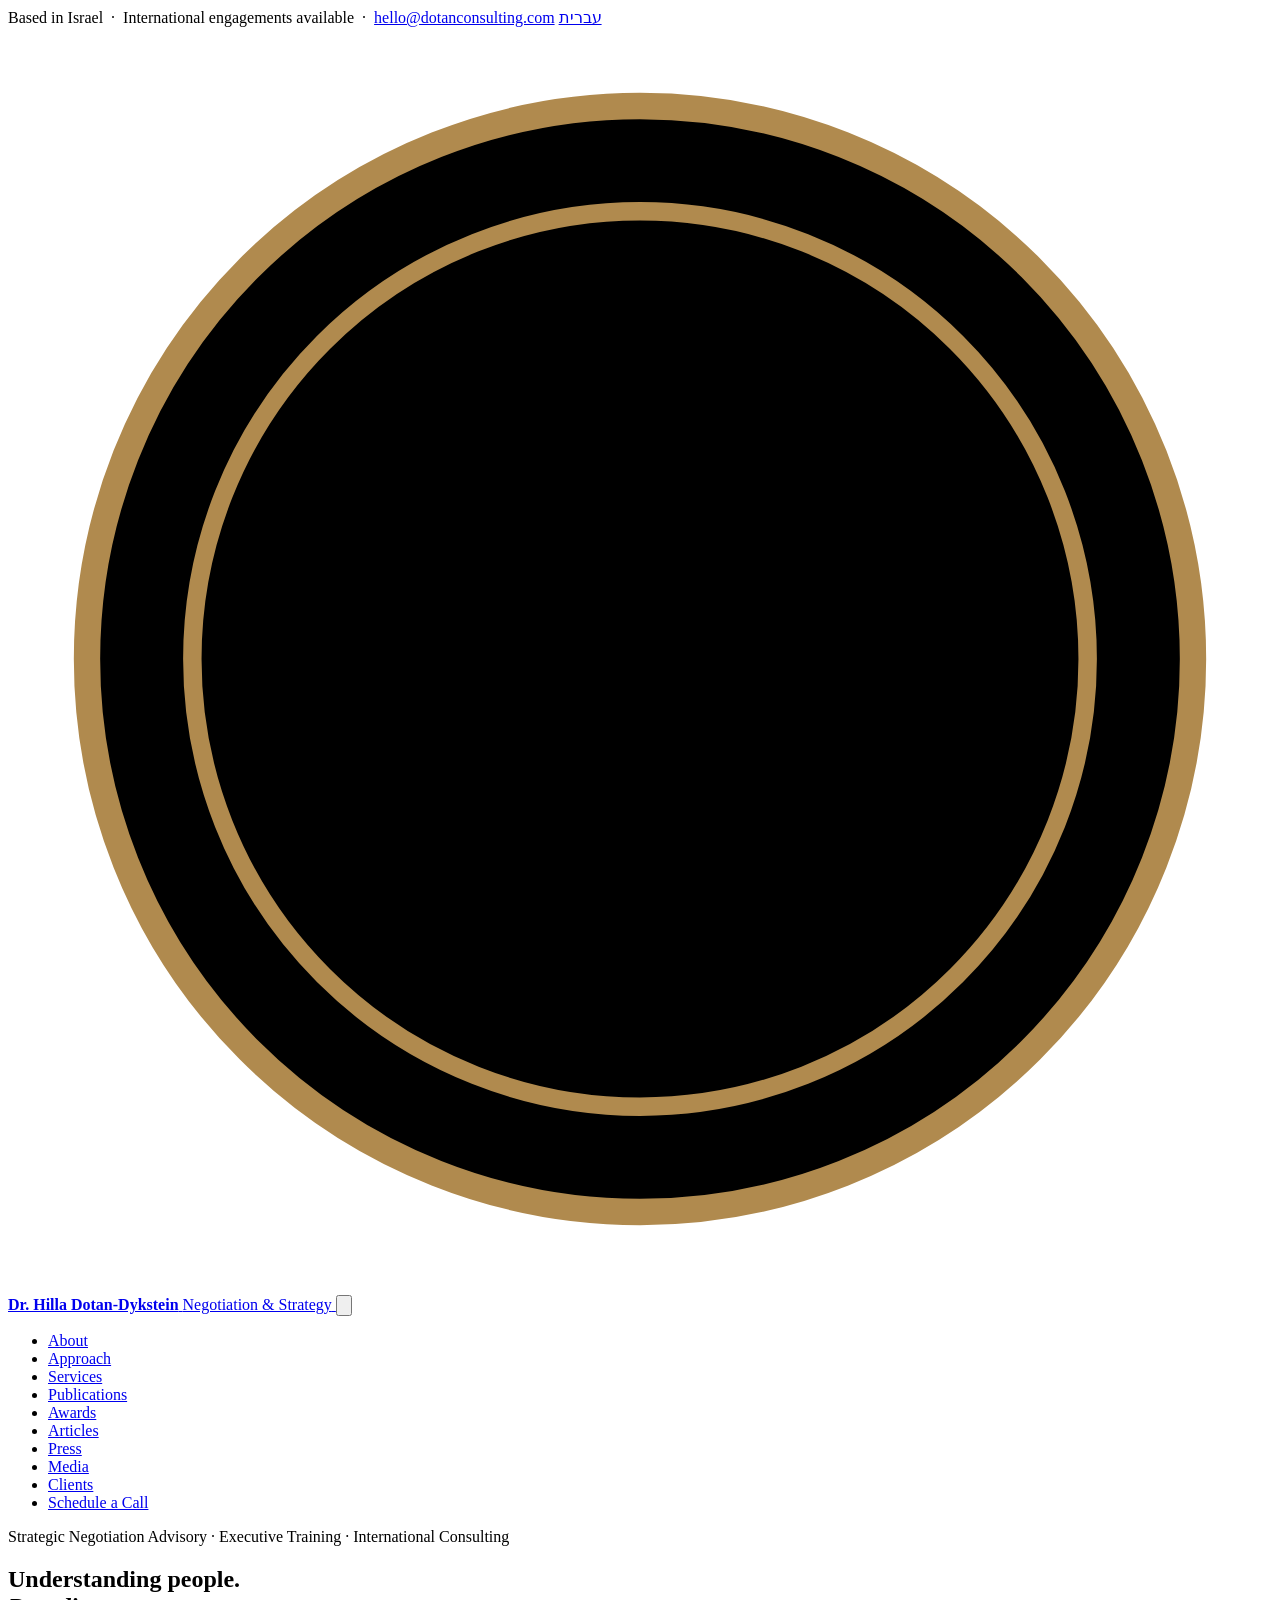
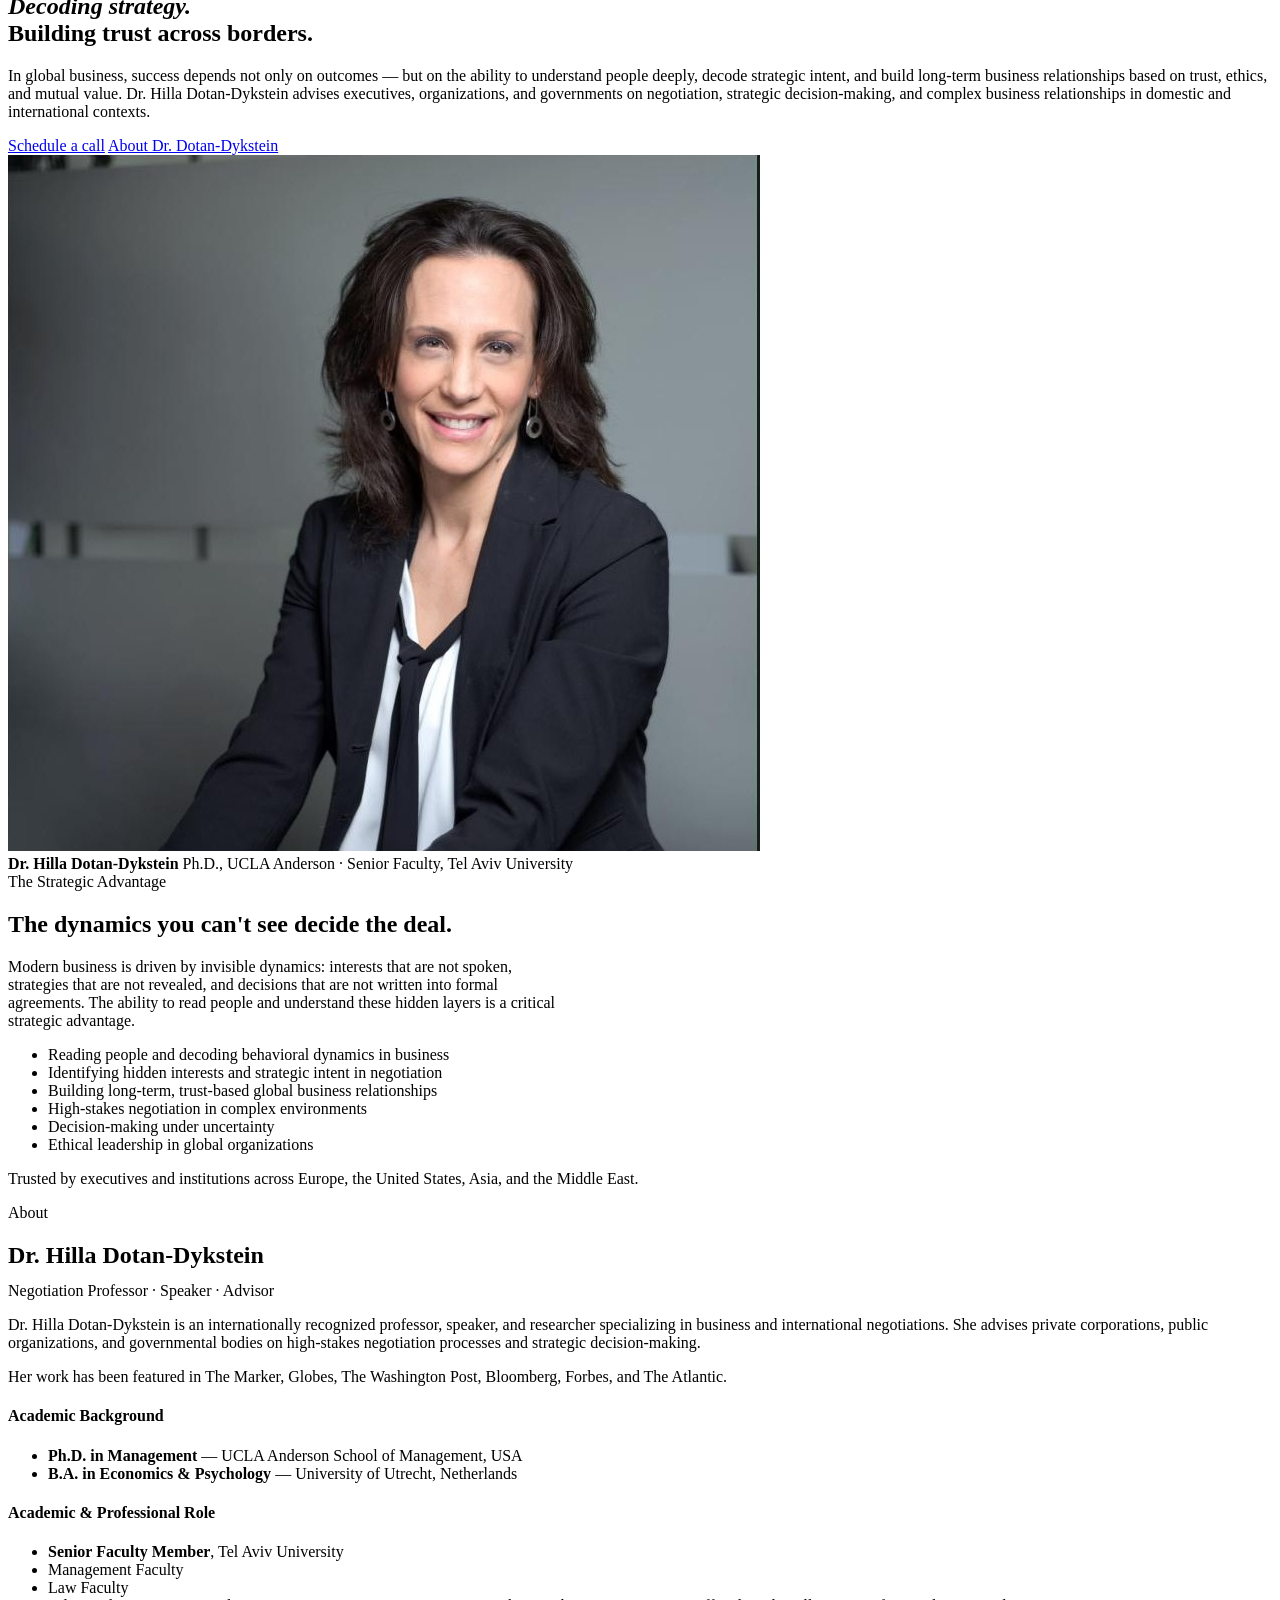
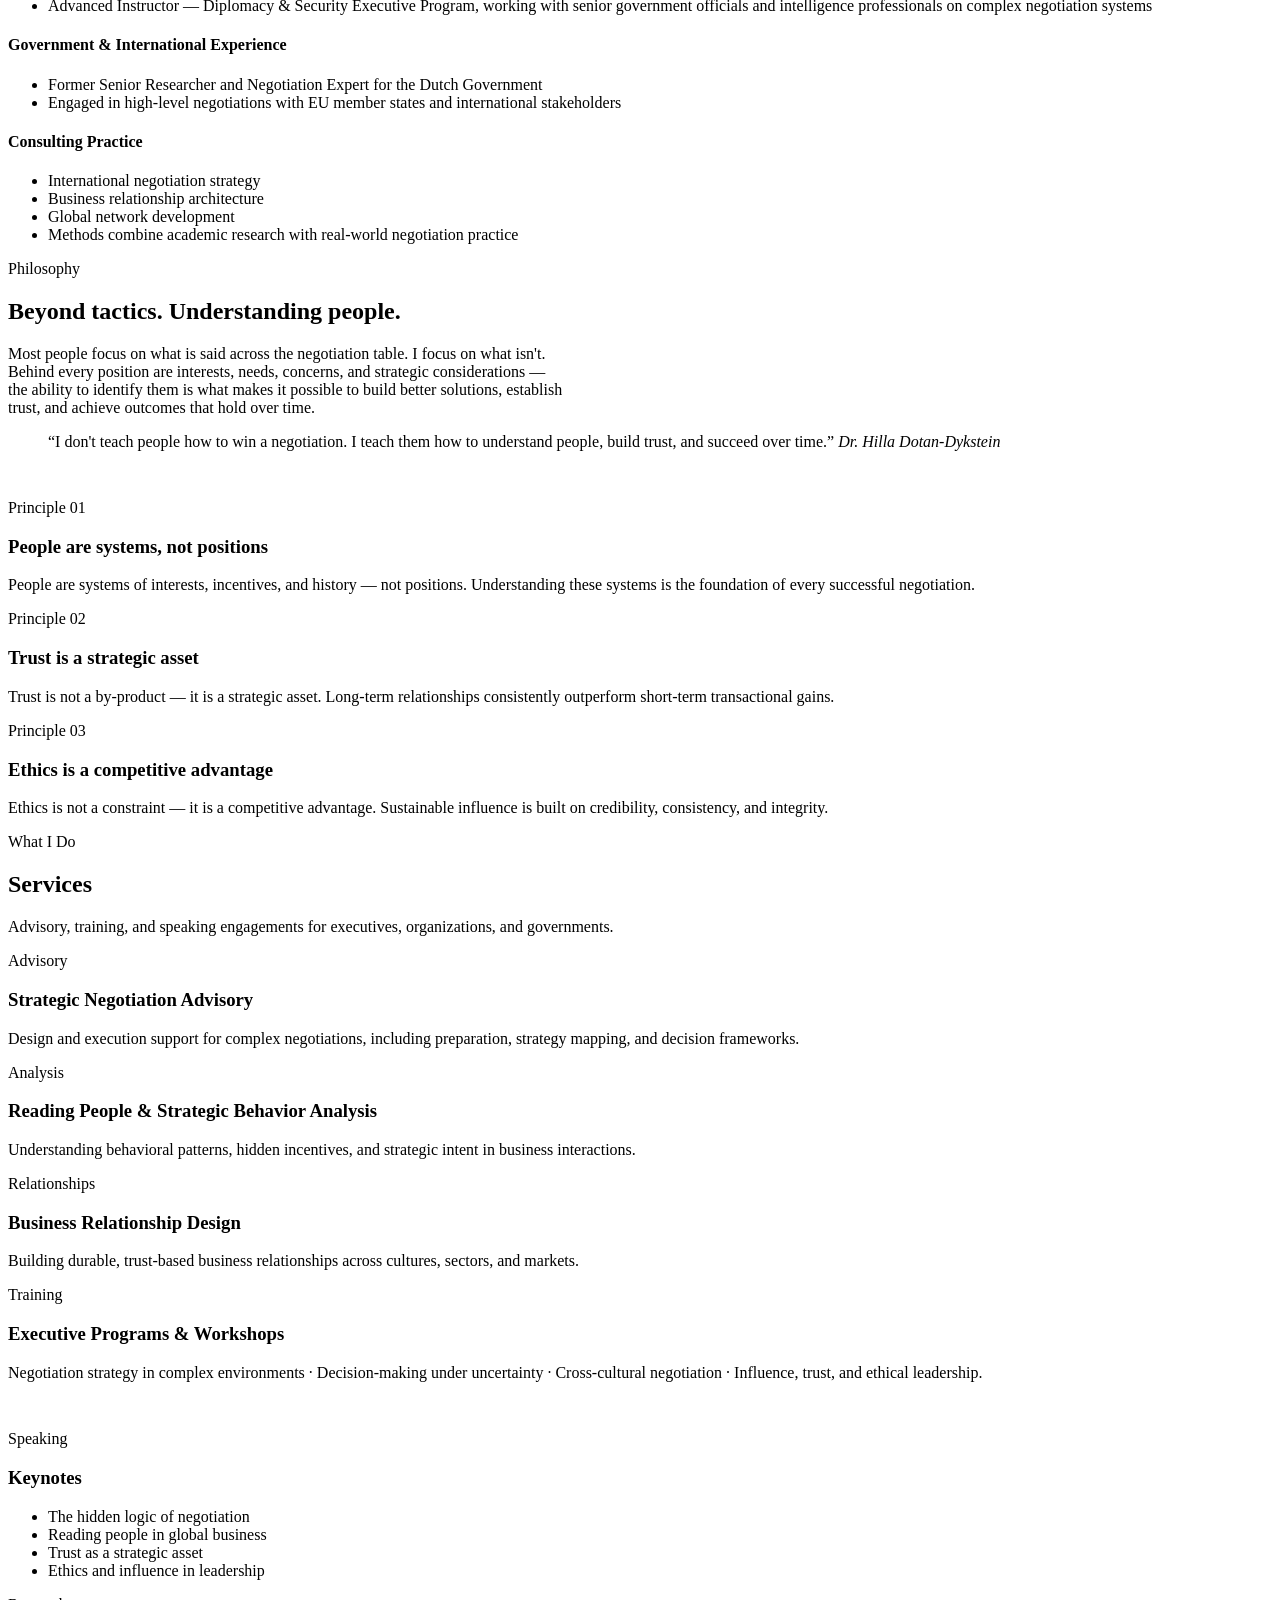
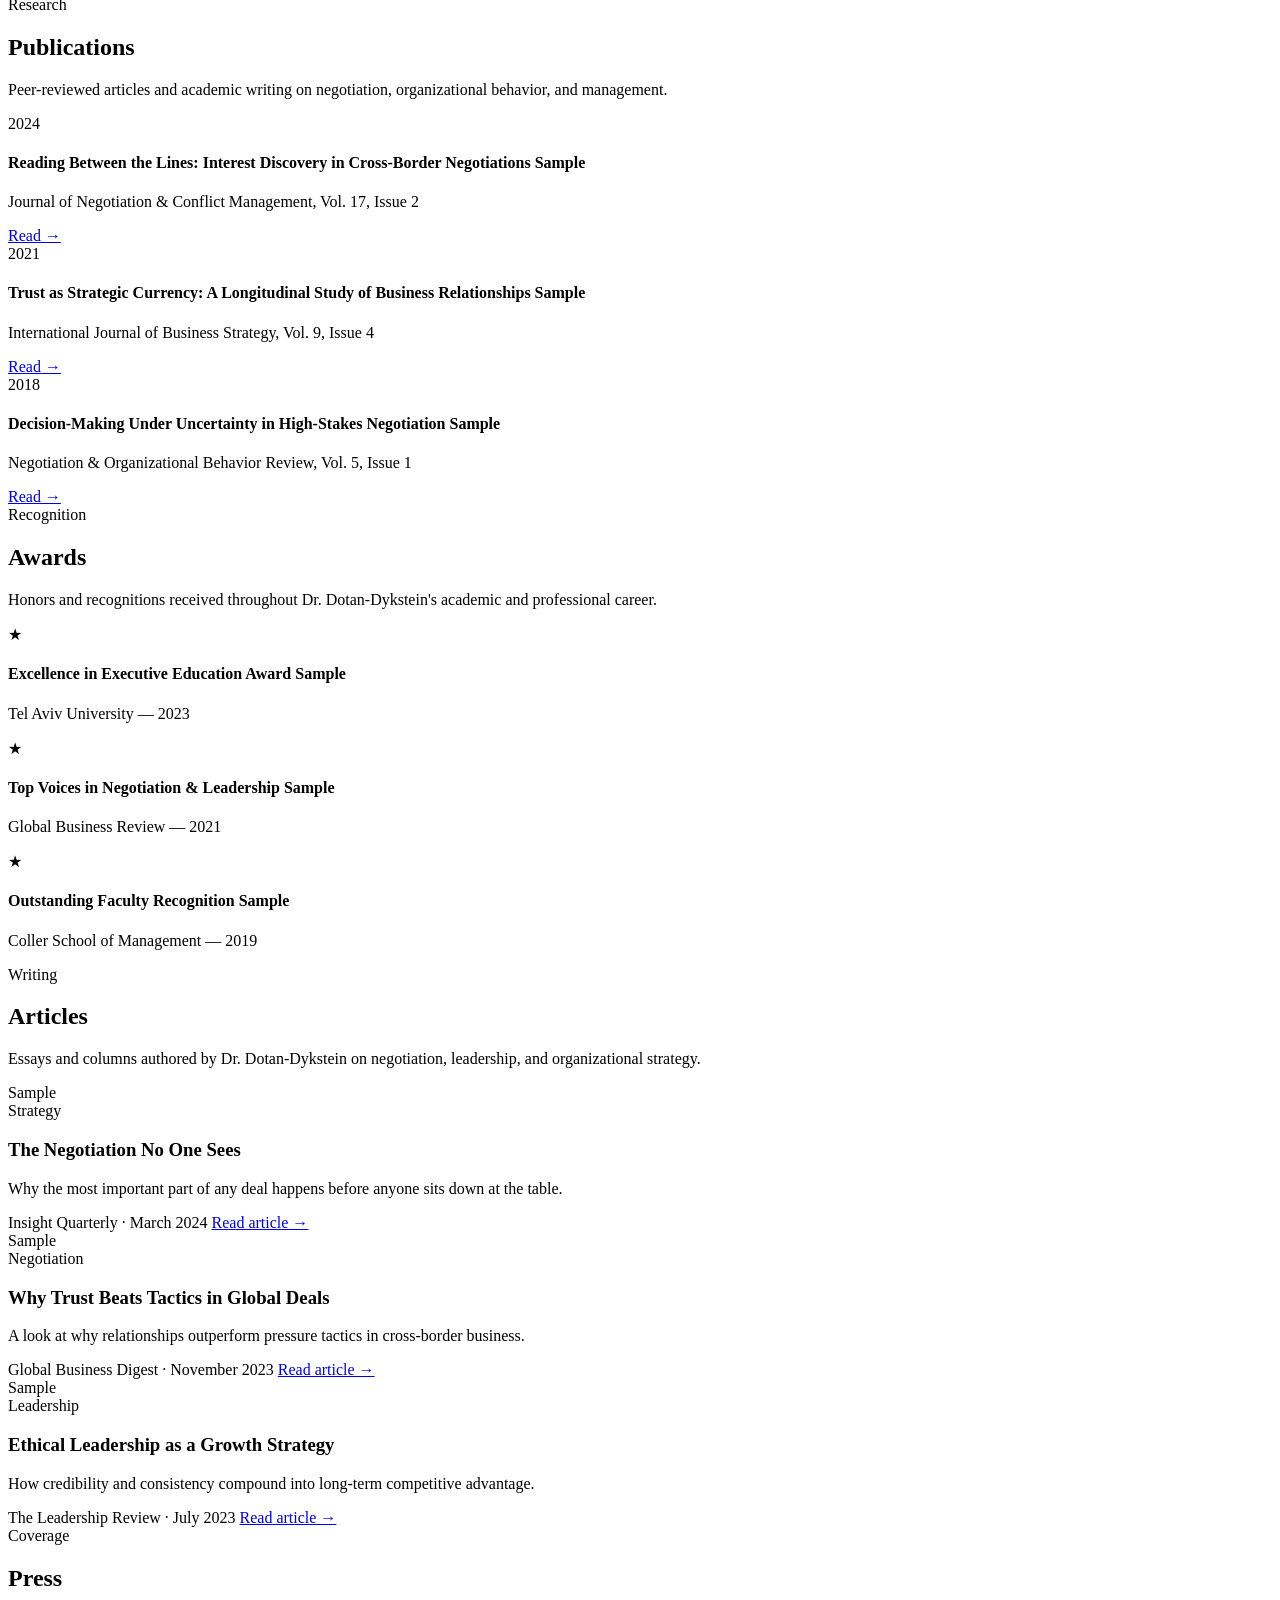
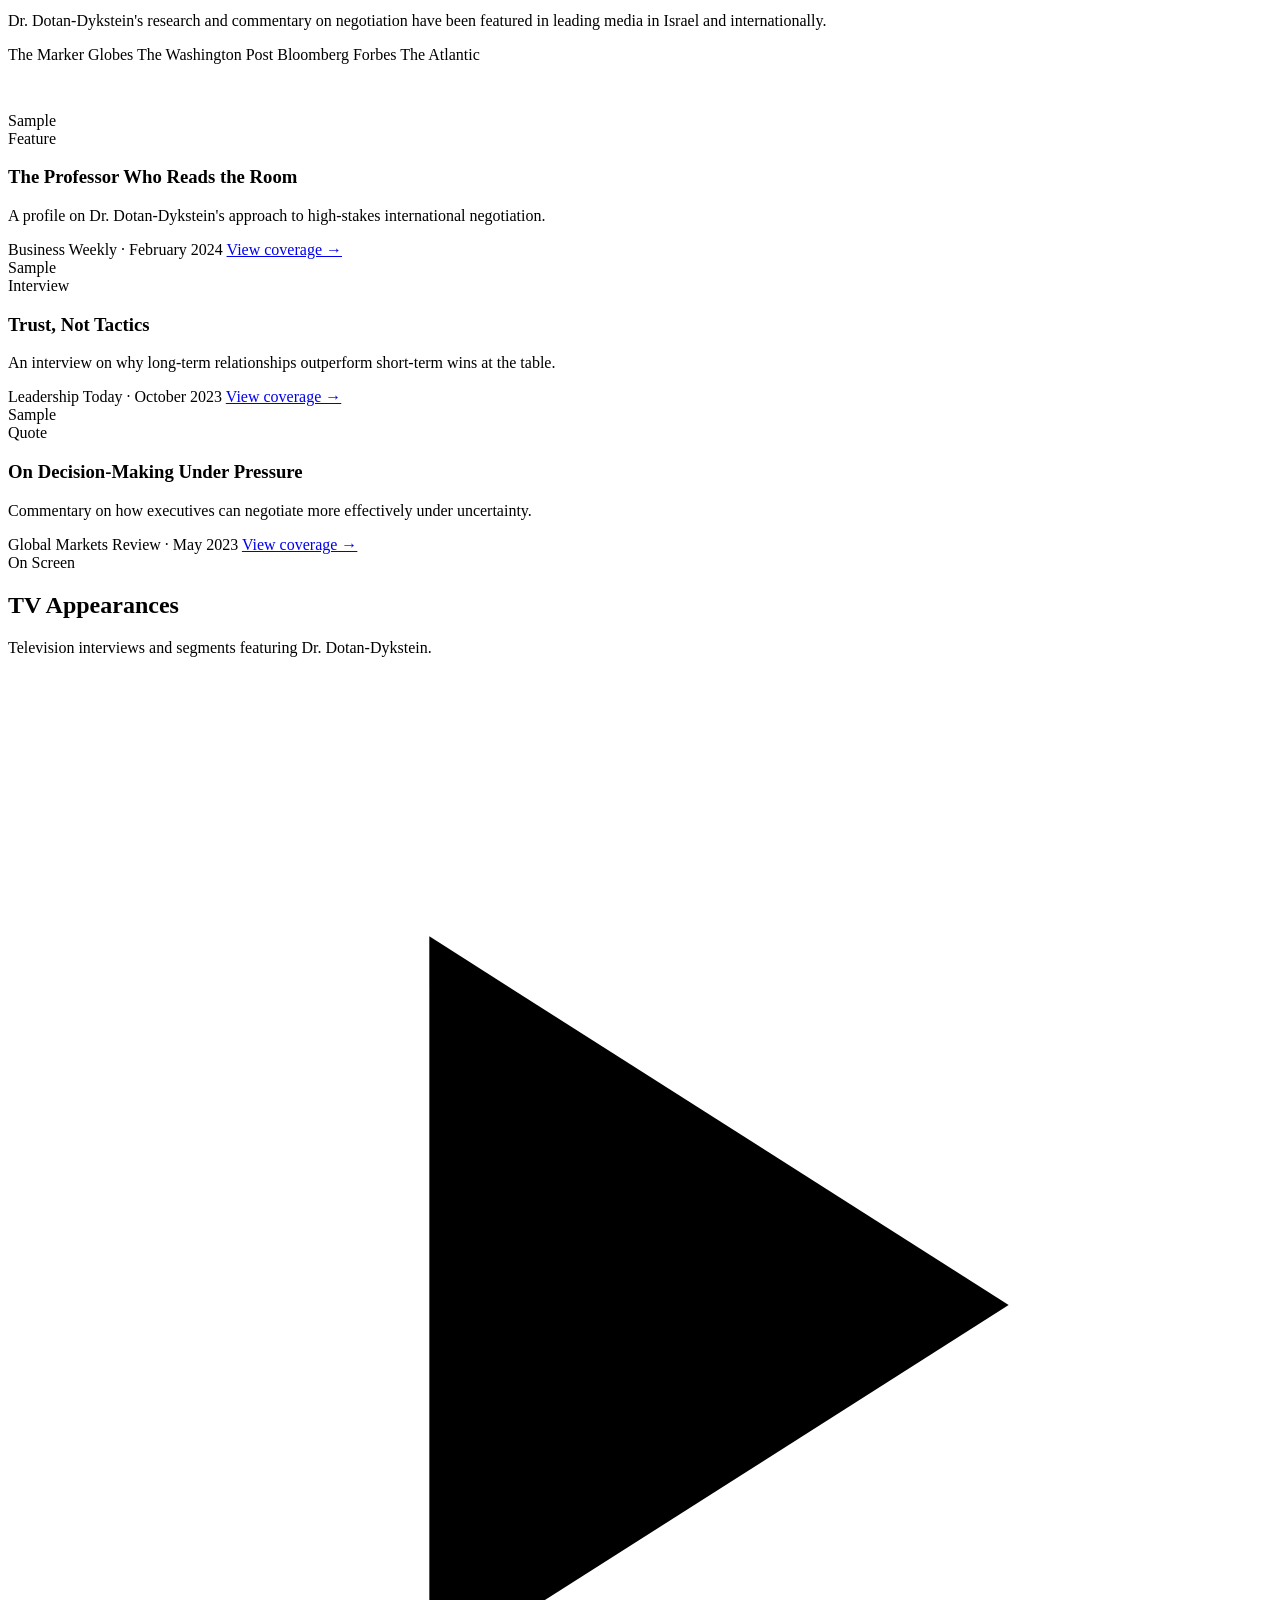
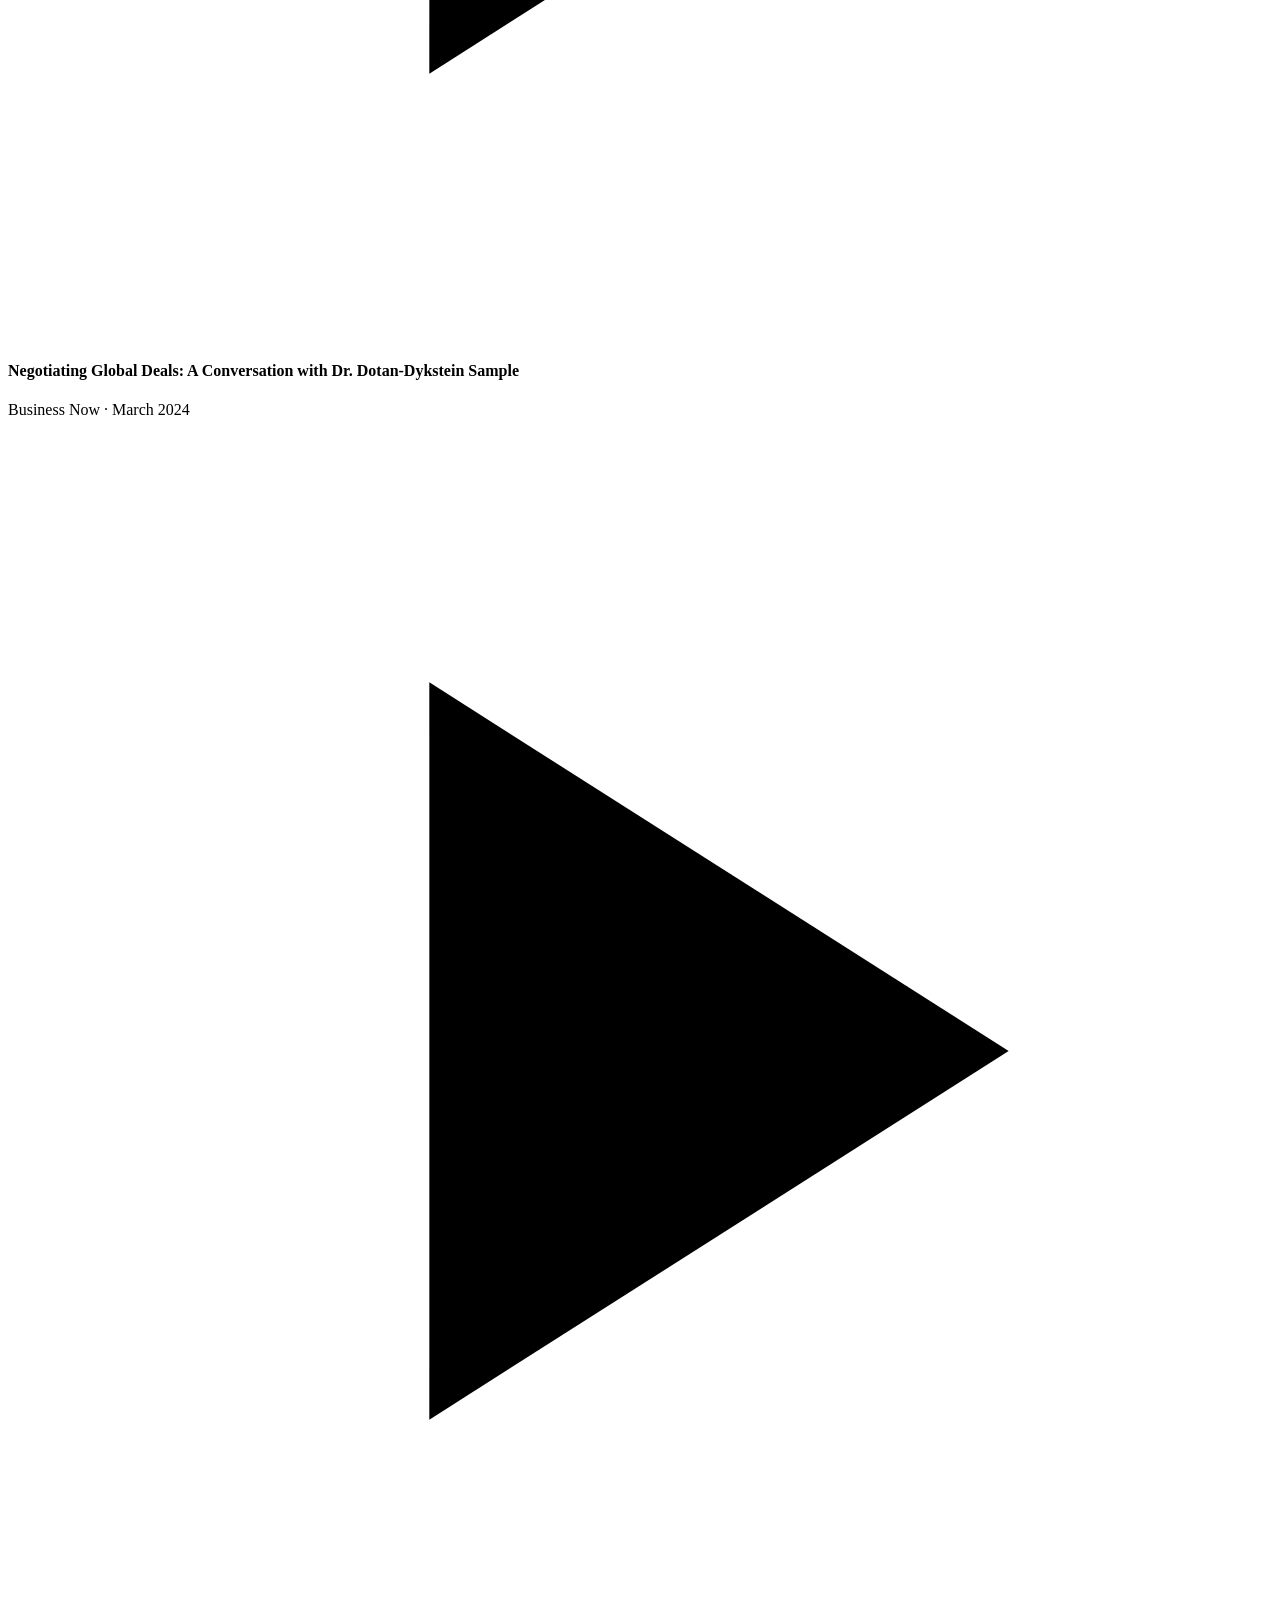
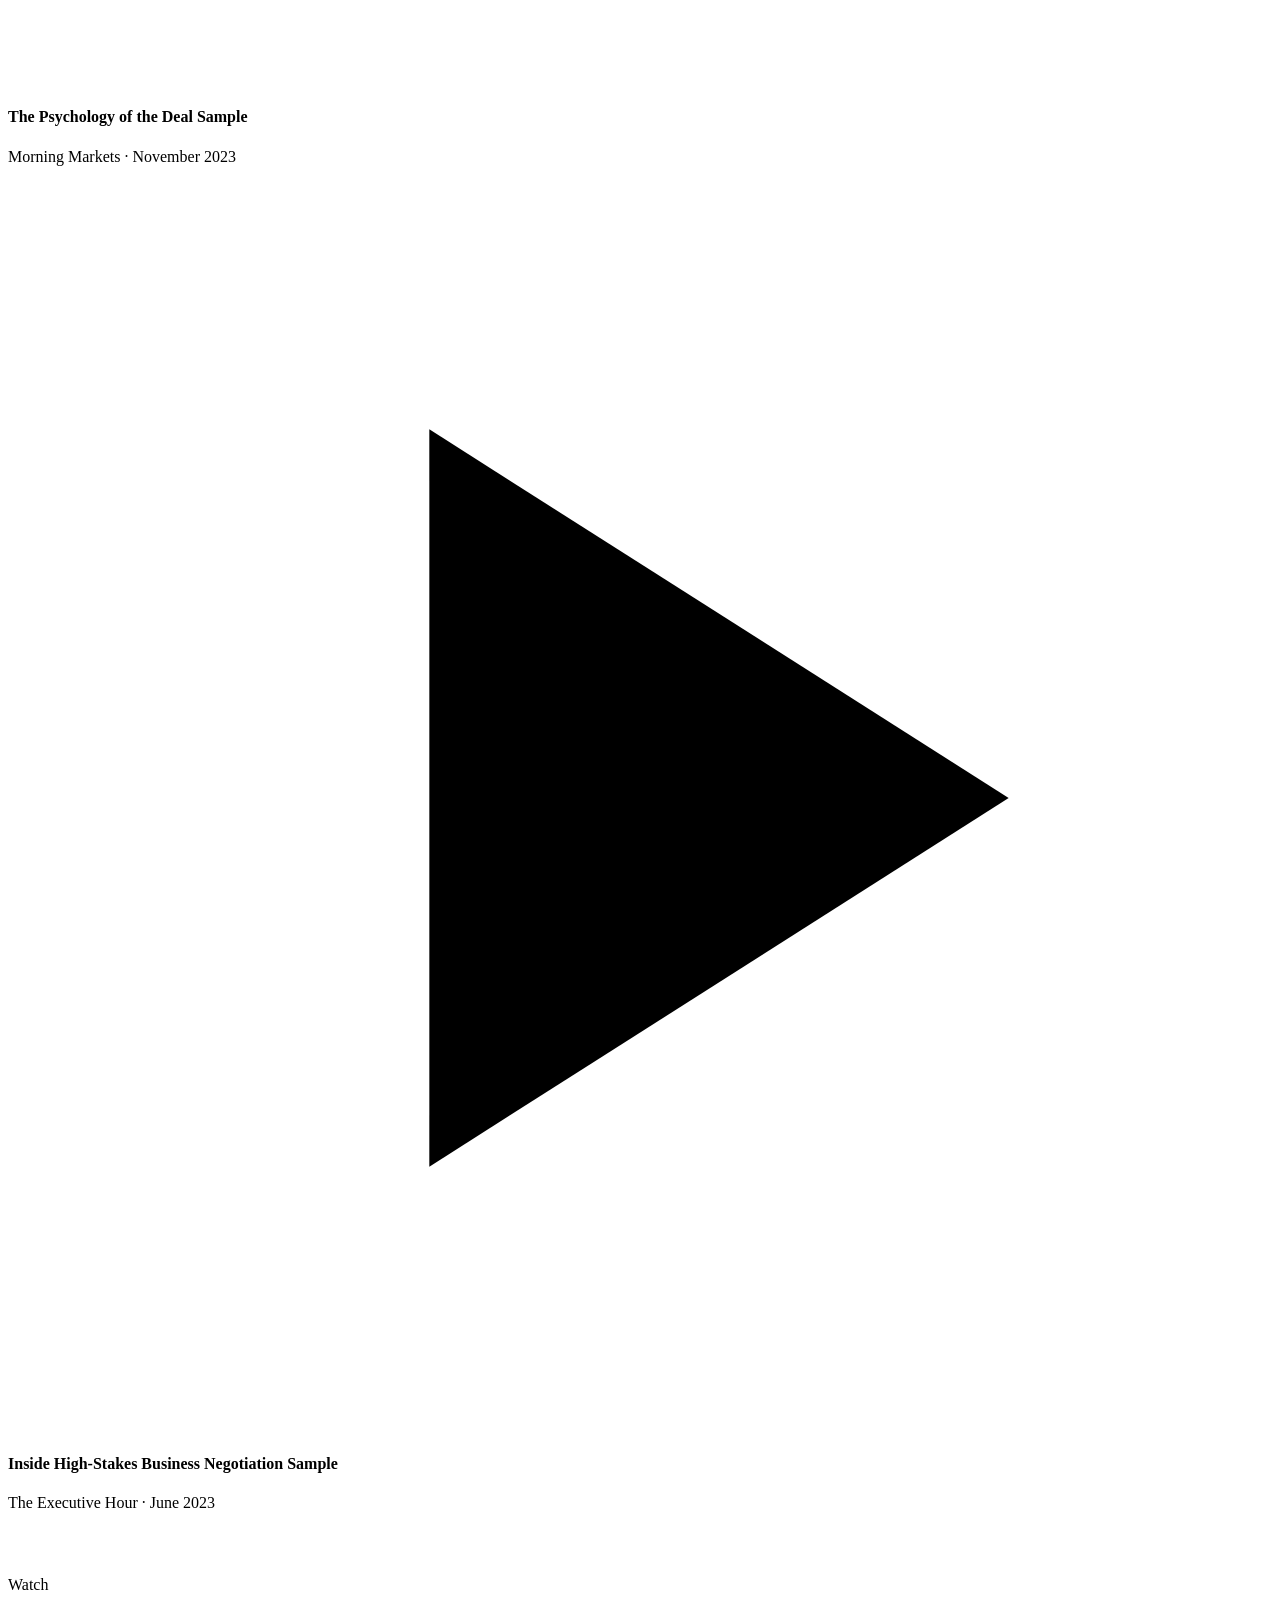
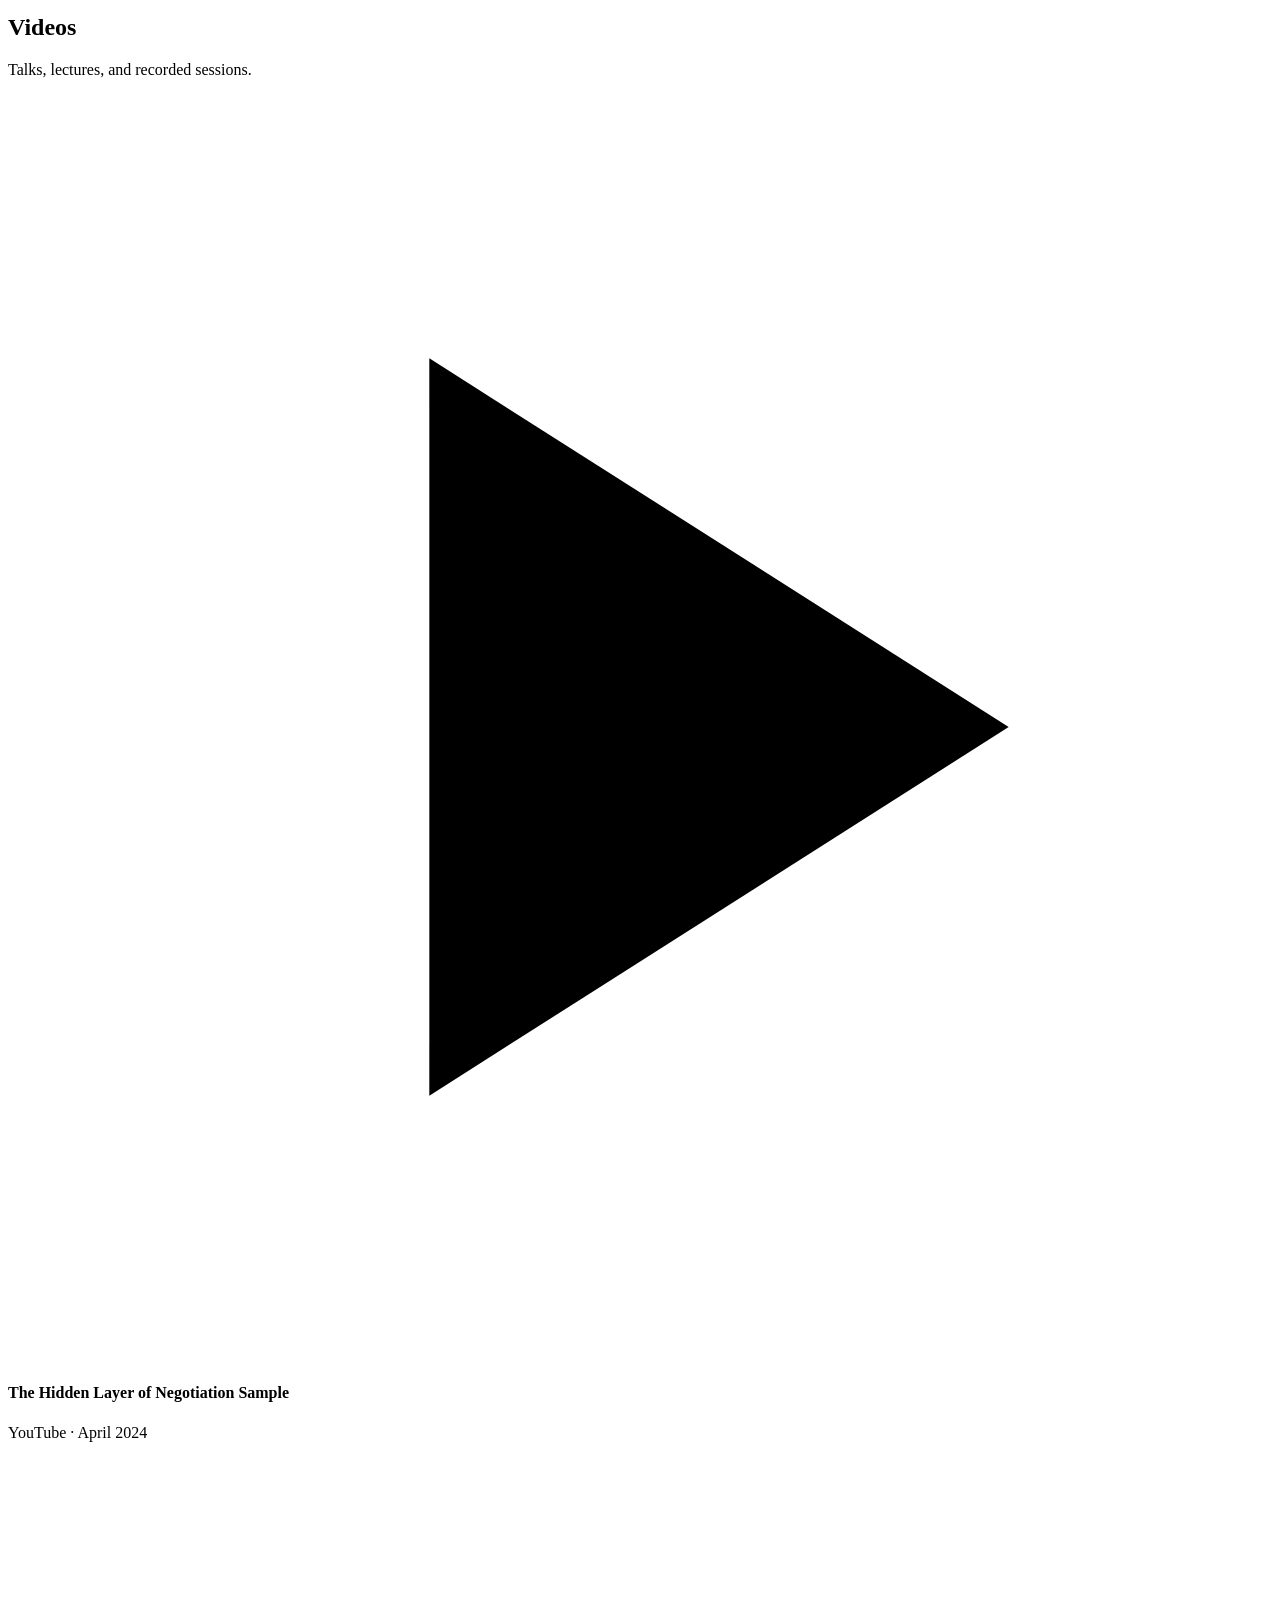
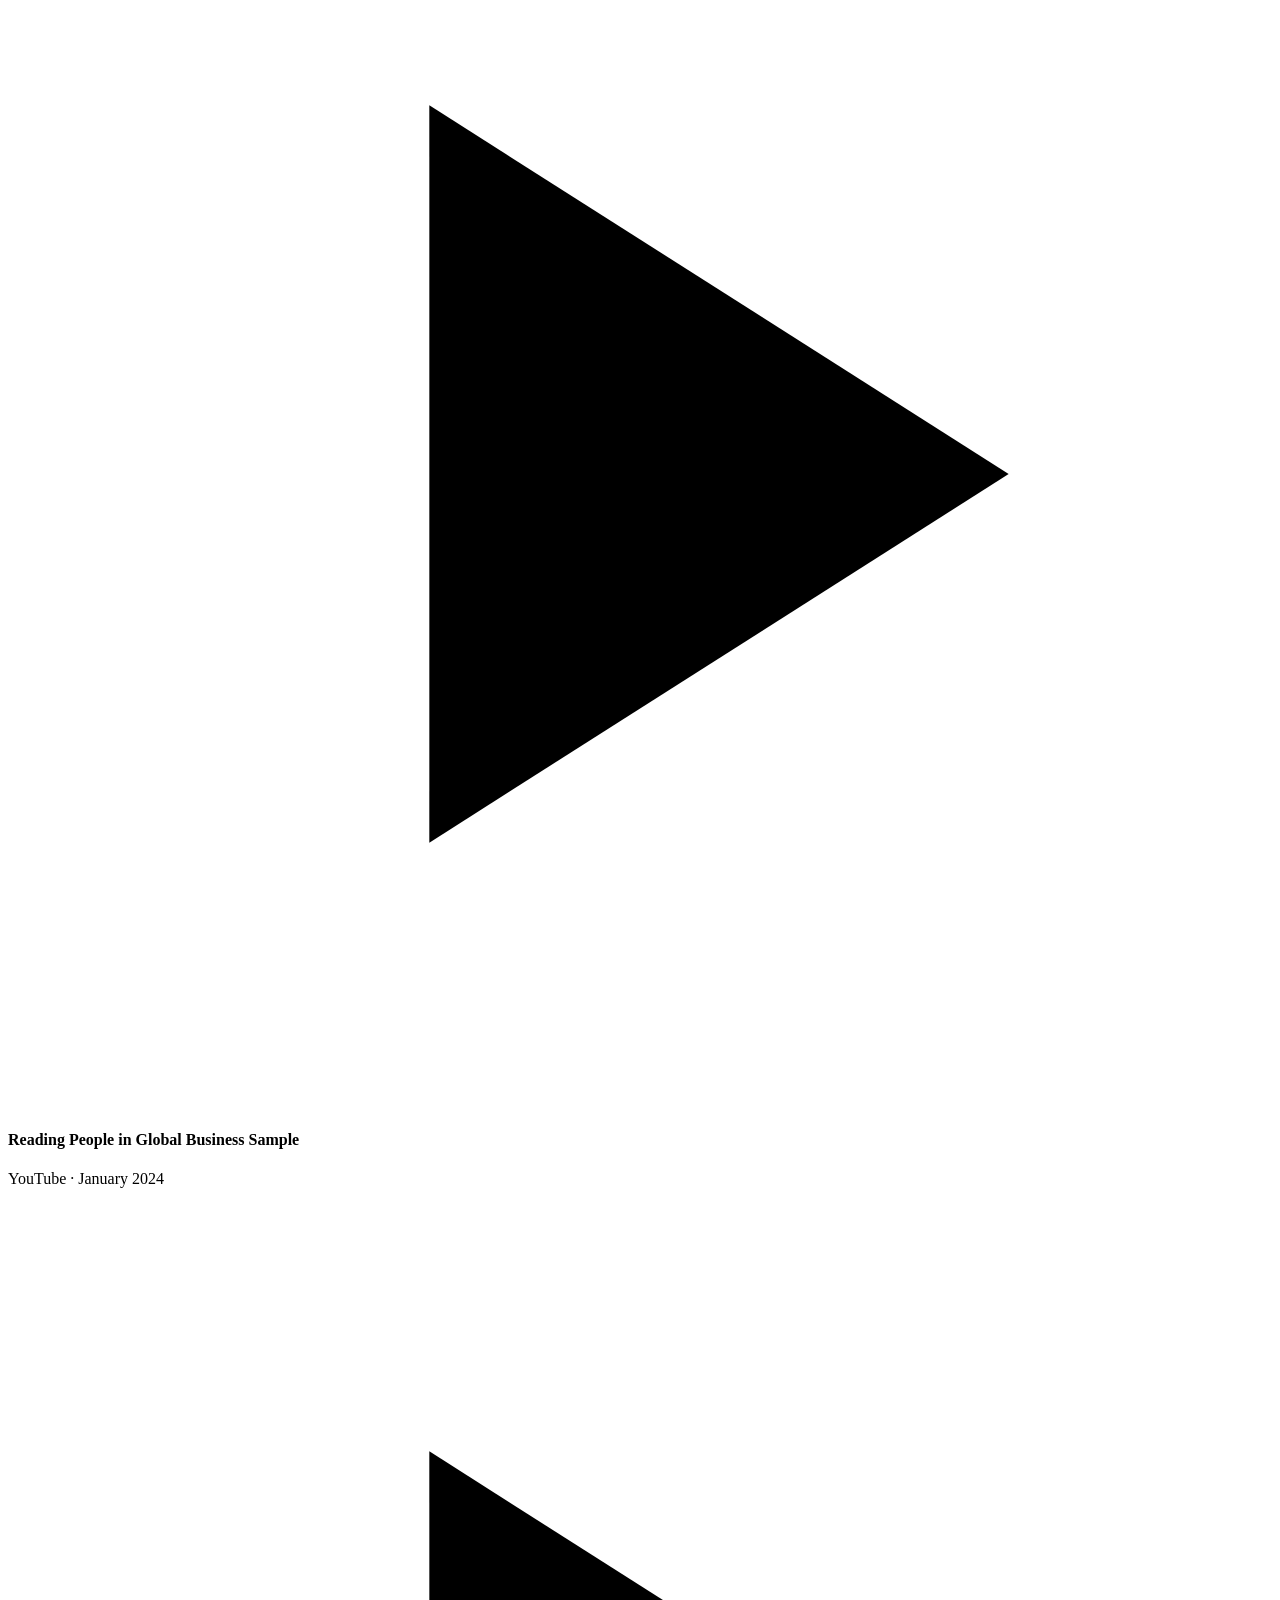
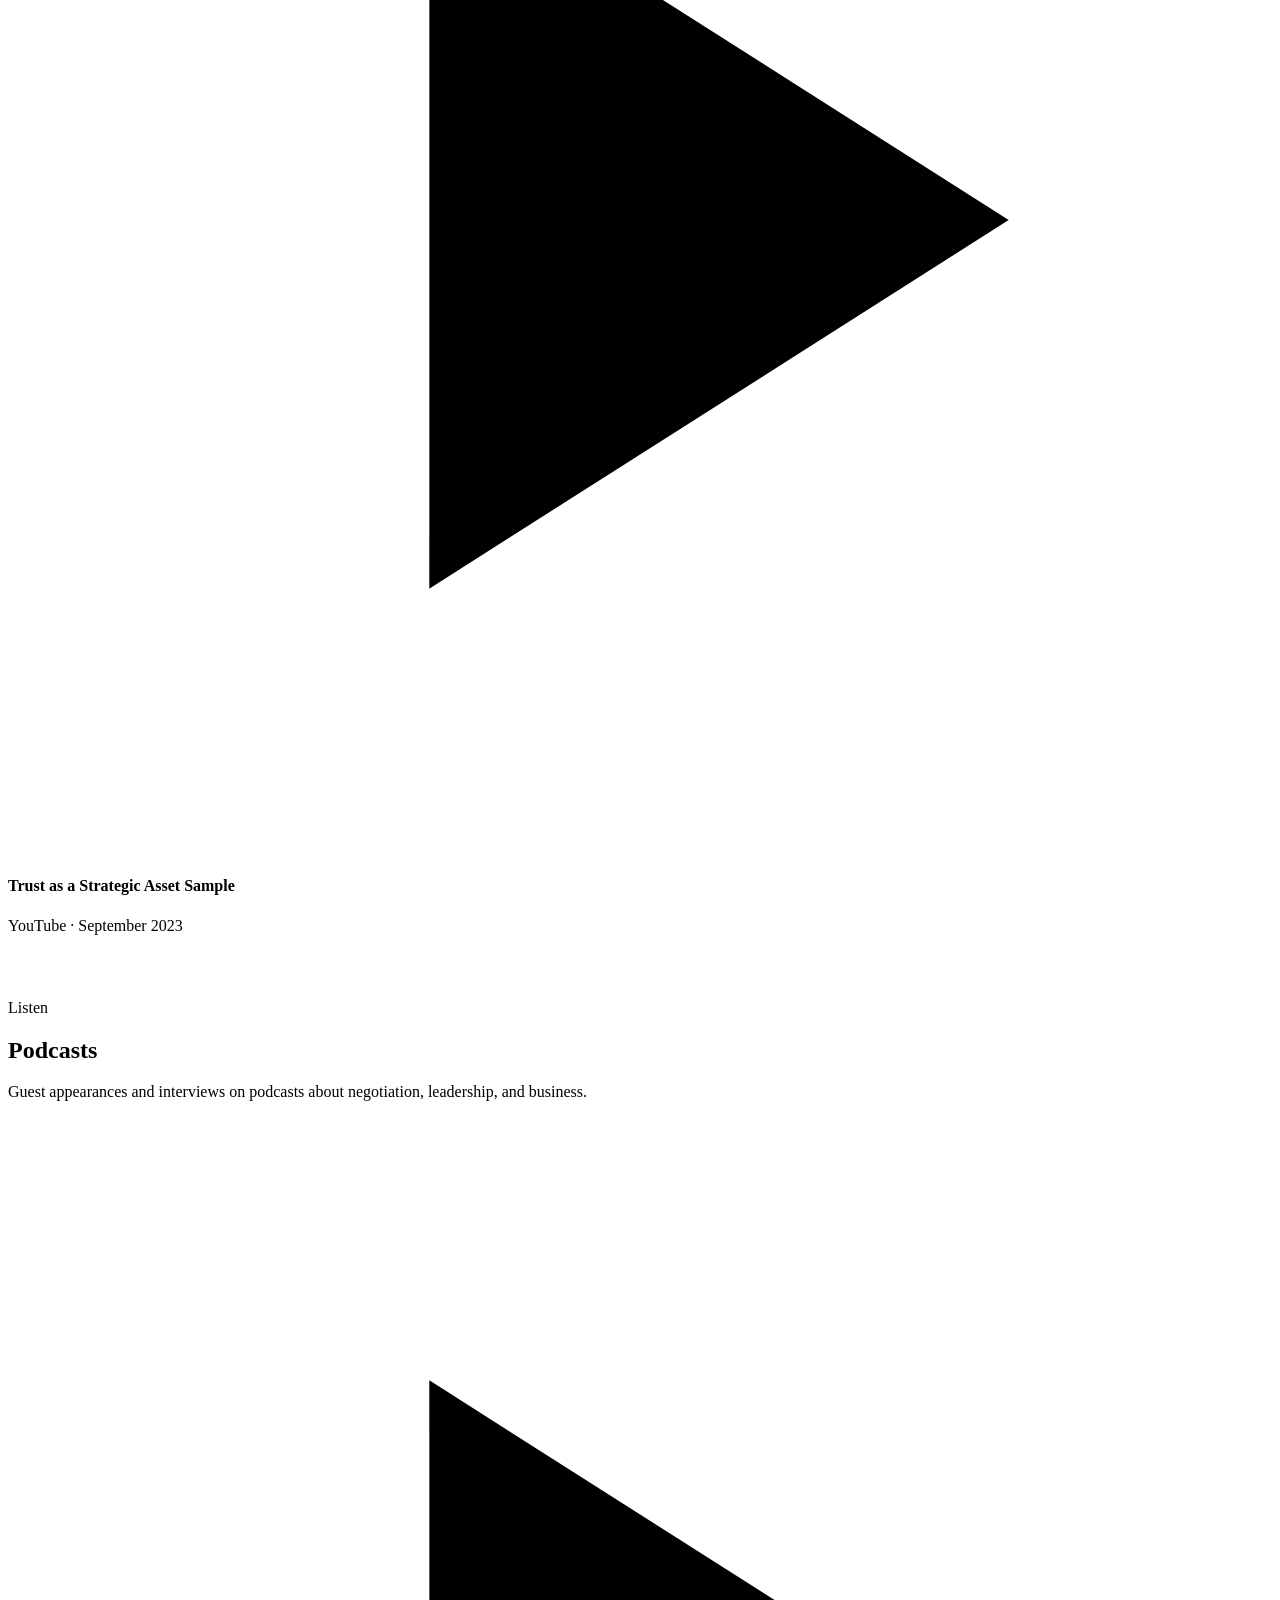
==== commit 3a715536: "Add files via upload" ====
--- a/site/index.html
+++ b/site/index.html
@@ -35,7 +35,7 @@
 <div class="letterhead-bar">
   <div class="wrap">
     <span>Based in Israel &nbsp;·&nbsp; International engagements available &nbsp;·&nbsp; <a href="mailto:hello@dotanconsulting.com">hello@dotanconsulting.com</a></span>
-    <a class="lang-switch" href="/he/" hreflang="he">עברית</a>
+    <a class="lang-switch" href="he/" hreflang="he">עברית</a>
   </div>
 </div>
 
@@ -97,15 +97,14 @@
         </div>
       </div>
 
-      <div class="hero-card">
-        <div class="eyebrow">Credentials</div>
-        <dl>
-          <div class="termsheet-row"><dt>Ph.D.</dt><dd>Management, UCLA Anderson School of Management</dd></div>
-          <div class="termsheet-row"><dt>B.A.</dt><dd>Economics &amp; Psychology, Utrecht University</dd></div>
-          <div class="termsheet-row"><dt>Faculty</dt><dd>Senior Faculty, Tel Aviv University</dd></div>
-          <div class="termsheet-row"><dt>Practice</dt><dd>International Negotiation &amp; Strategic Advisory</dd></div>
-          <div class="termsheet-row"><dt>Based in</dt><dd>Israel · International engagements</dd></div>
-        </dl>
+      <div class="hero-card is-portrait">
+        <div class="portrait-frame hero-portrait-frame">
+          <img src="assets/images/hilla-portrait.jpg" alt="Portrait of Dr. Hilla Dotan-Dykstein" onerror="this.src='data:image/svg+xml;charset=UTF-8,%3Csvg xmlns=%22http://www.w3.org/2000/svg%22 width=%22400%22 height=%22500%22%3E%3Crect width=%22400%22 height=%22500%22 fill=%22%23EFEAE0%22/%3E%3Ctext x=%2250%25%22 y=%2250%25%22 font-family=%22sans-serif%22 font-size=%2216%22 fill=%22%238A8778%22 text-anchor=%22middle%22%3EPortrait placeholder%3C/text%3E%3C/svg%3E'">
+        </div>
+        <div class="hero-portrait-cap">
+          <strong>Dr. Hilla Dotan-Dykstein</strong>
+          <span>Ph.D., UCLA Anderson · Senior Faculty, Tel Aviv University</span>
+        </div>
       </div>
     </div>
   </section>
@@ -142,15 +141,7 @@
   <!-- ============ ABOUT ============ -->
   <section id="about" class="alt">
     <div class="wrap">
-      <div class="about-grid">
-        <div class="reveal">
-          <div class="portrait-frame">
-            <img src="assets/images/hilla-portrait.jpg" alt="Portrait of Dr. Hilla Dotan-Dykstein" onerror="this.src='data:image/svg+xml;charset=UTF-8,%3Csvg xmlns=%22http://www.w3.org/2000/svg%22 width=%22400%22 height=%22500%22%3E%3Crect width=%22400%22 height=%22500%22 fill=%22%23EFEAE0%22/%3E%3Ctext x=%2250%25%22 y=%2250%25%22 font-family=%22sans-serif%22 font-size=%2216%22 fill=%22%238A8778%22 text-anchor=%22middle%22%3EPortrait placeholder%3C/text%3E%3C/svg%3E'">
-          </div>
-          <p class="portrait-cap">Dr. Hilla Dotan-Dykstein</p>
-        </div>
-
-        <div class="about-body">
+      <div class="about-body about-body--full">
           <div class="eyebrow">About</div>
           <h2>Dr. Hilla Dotan-Dykstein</h2>
           <p style="color:var(--ink-600); font-weight:500; margin-top:-0.4rem;">Negotiation Professor · Speaker · Advisor</p>
@@ -200,7 +191,6 @@
             </div>
           </div>
         </div>
-      </div>
     </div>
   </section>
 
@@ -637,7 +627,7 @@
     <ul class="footer-links">
       <li><a href="mailto:hello@dotanconsulting.com">Email</a></li>
       <li><a href="#" target="_blank" rel="noopener">LinkedIn</a></li>
-      <li><a href="/he/" hreflang="he">עברית</a></li>
+      <li><a href="he/" hreflang="he">עברית</a></li>
     </ul>
   </div>
 </footer>
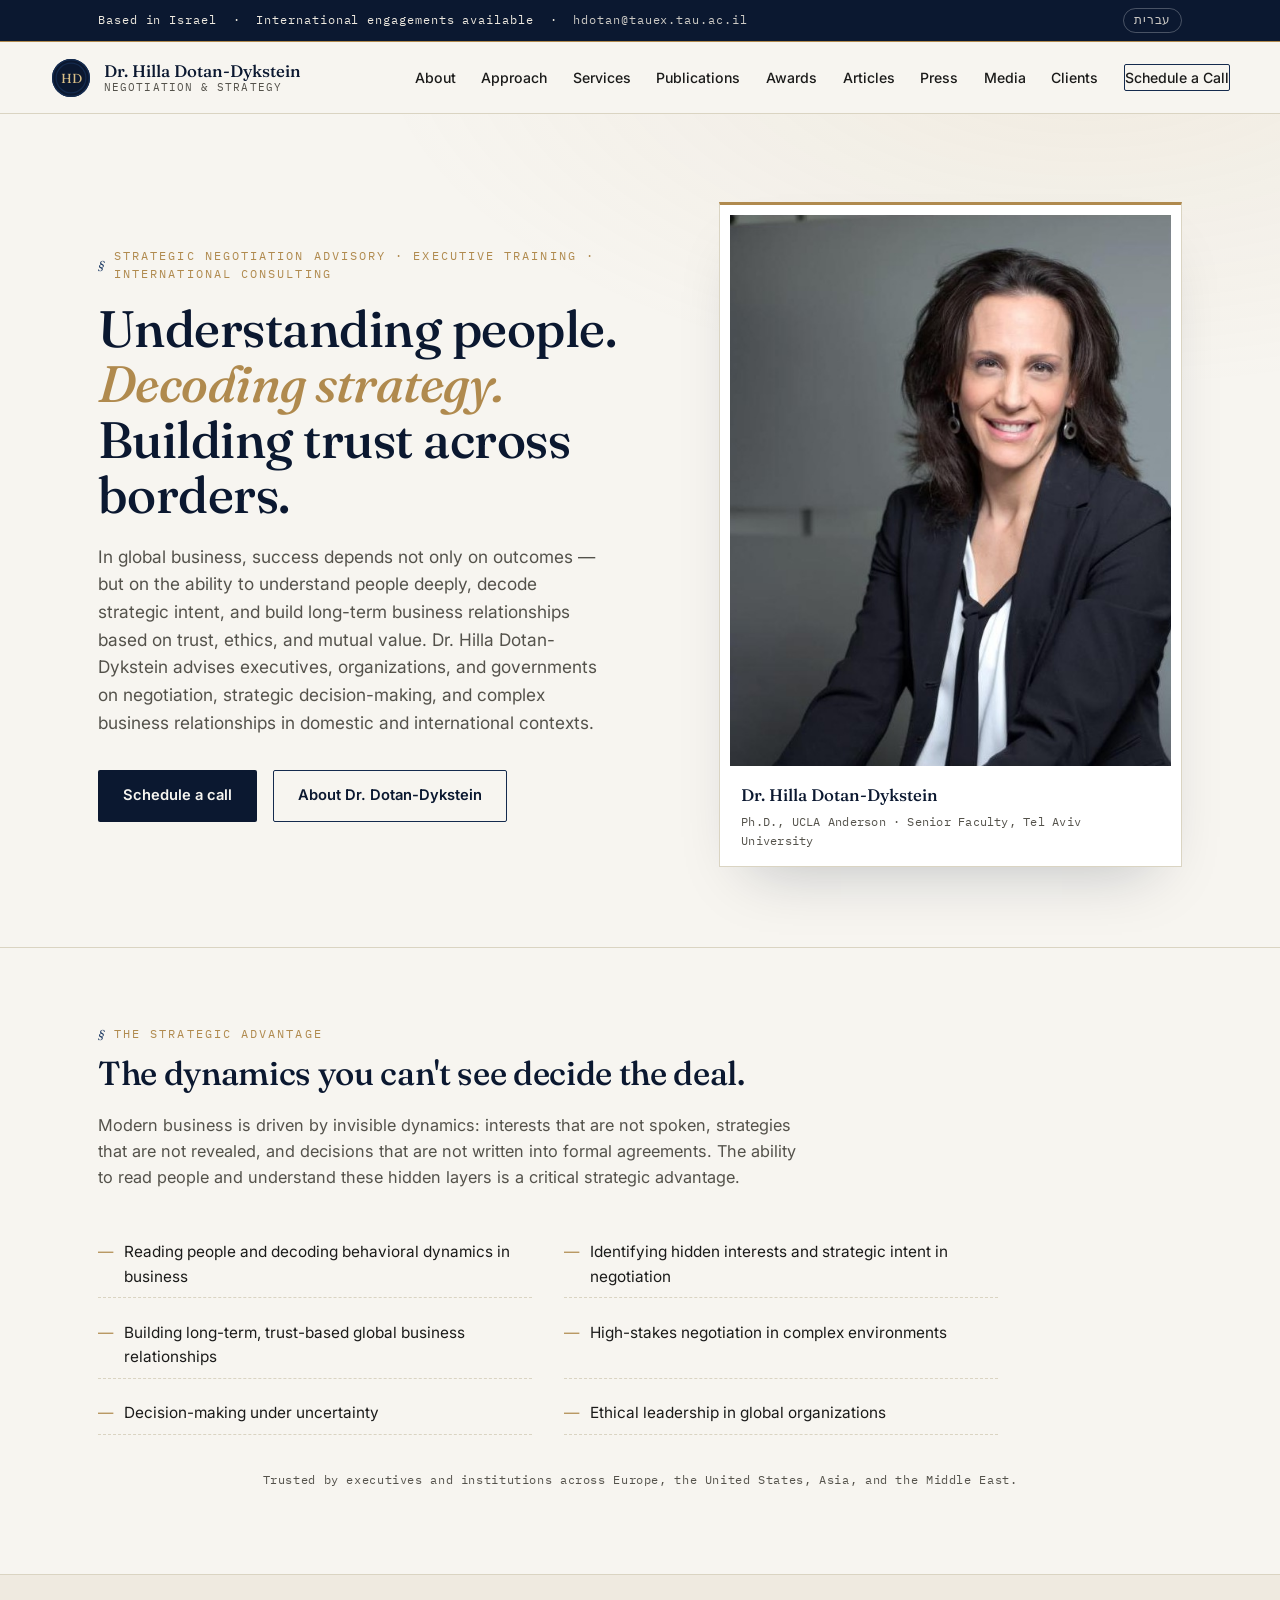
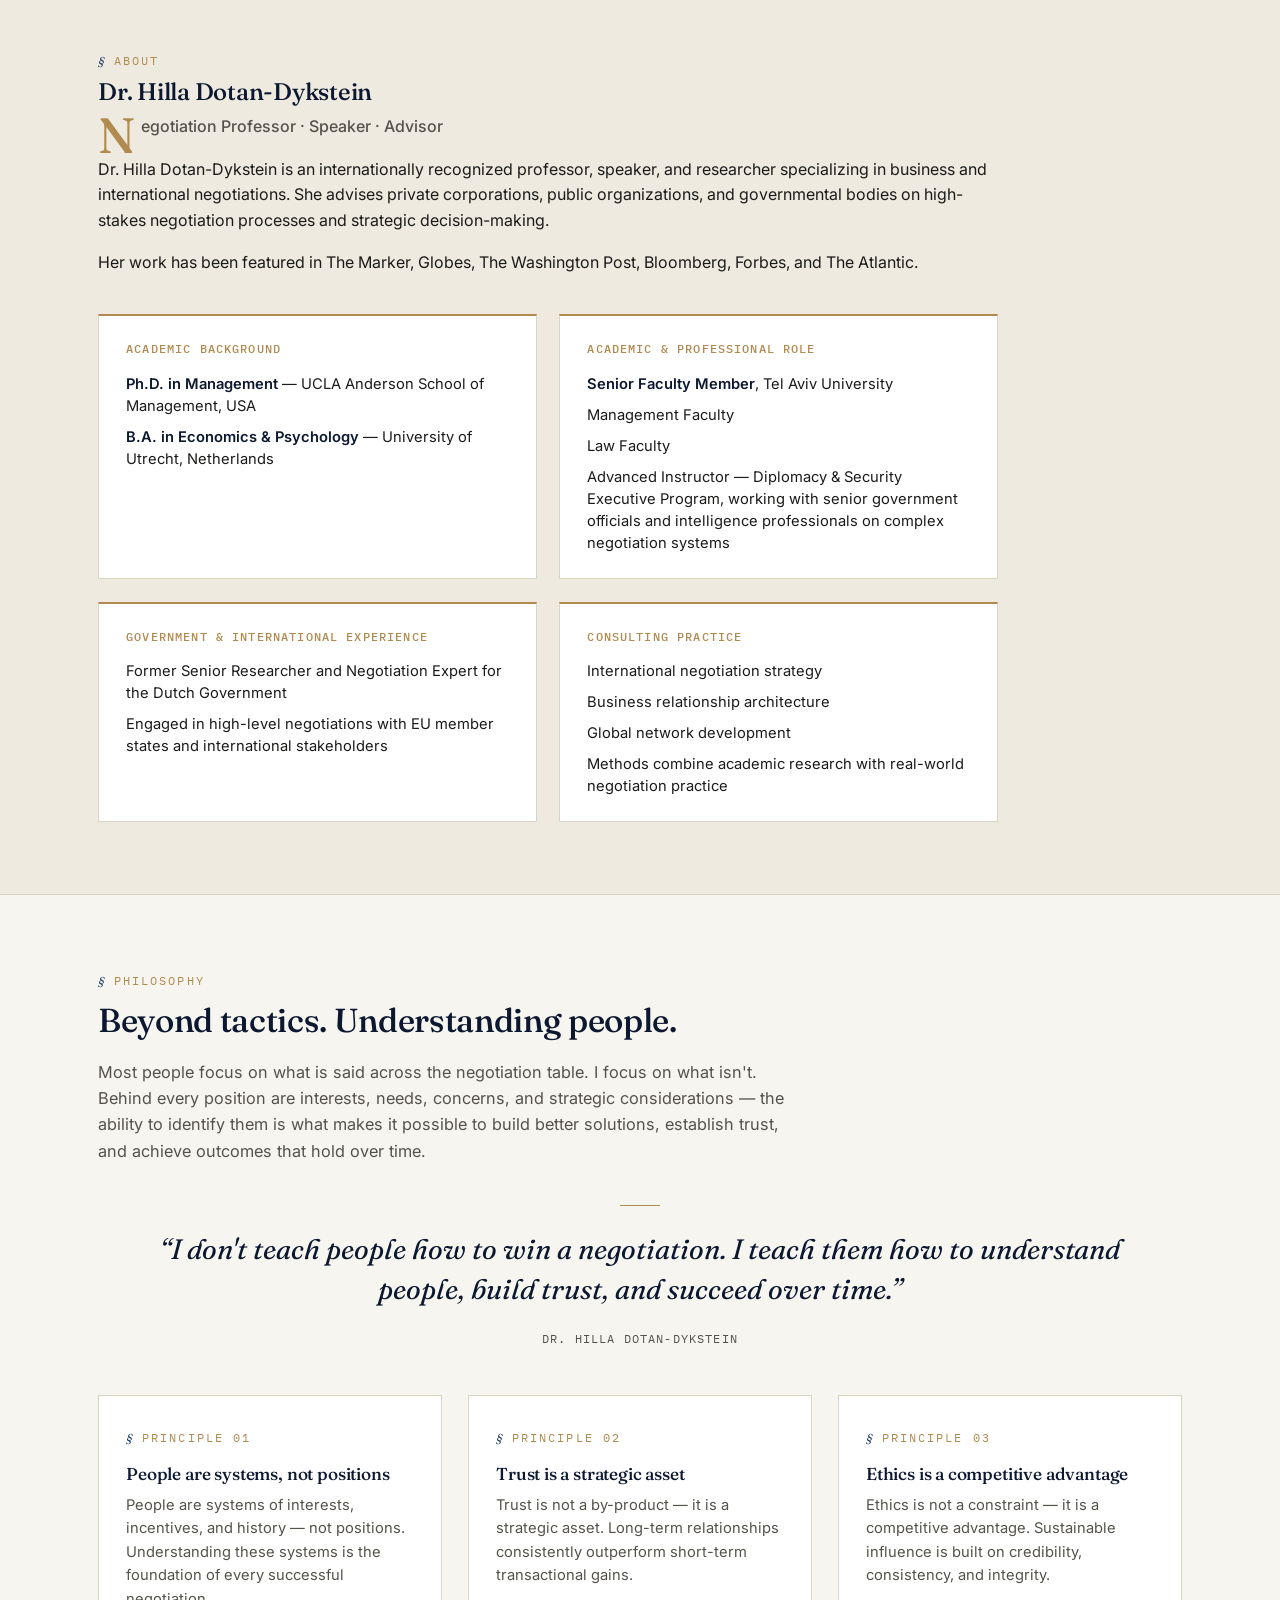
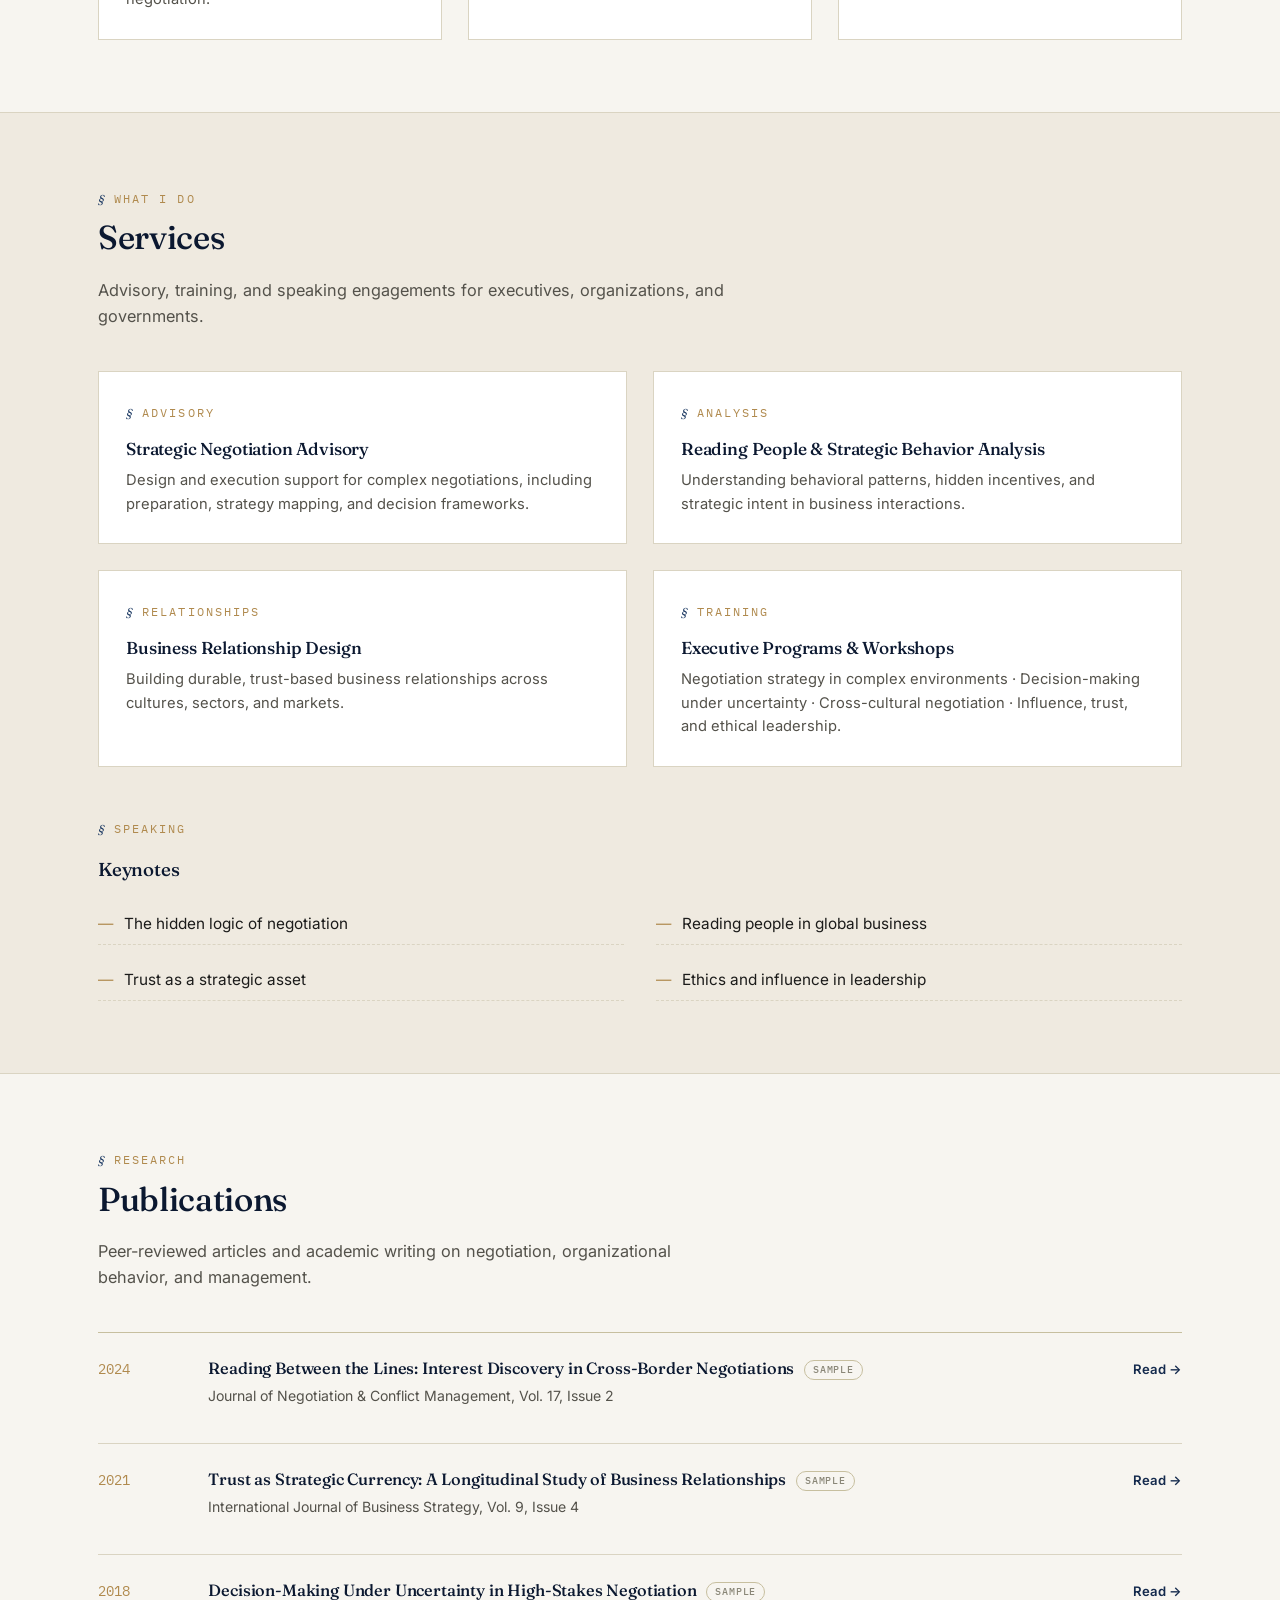
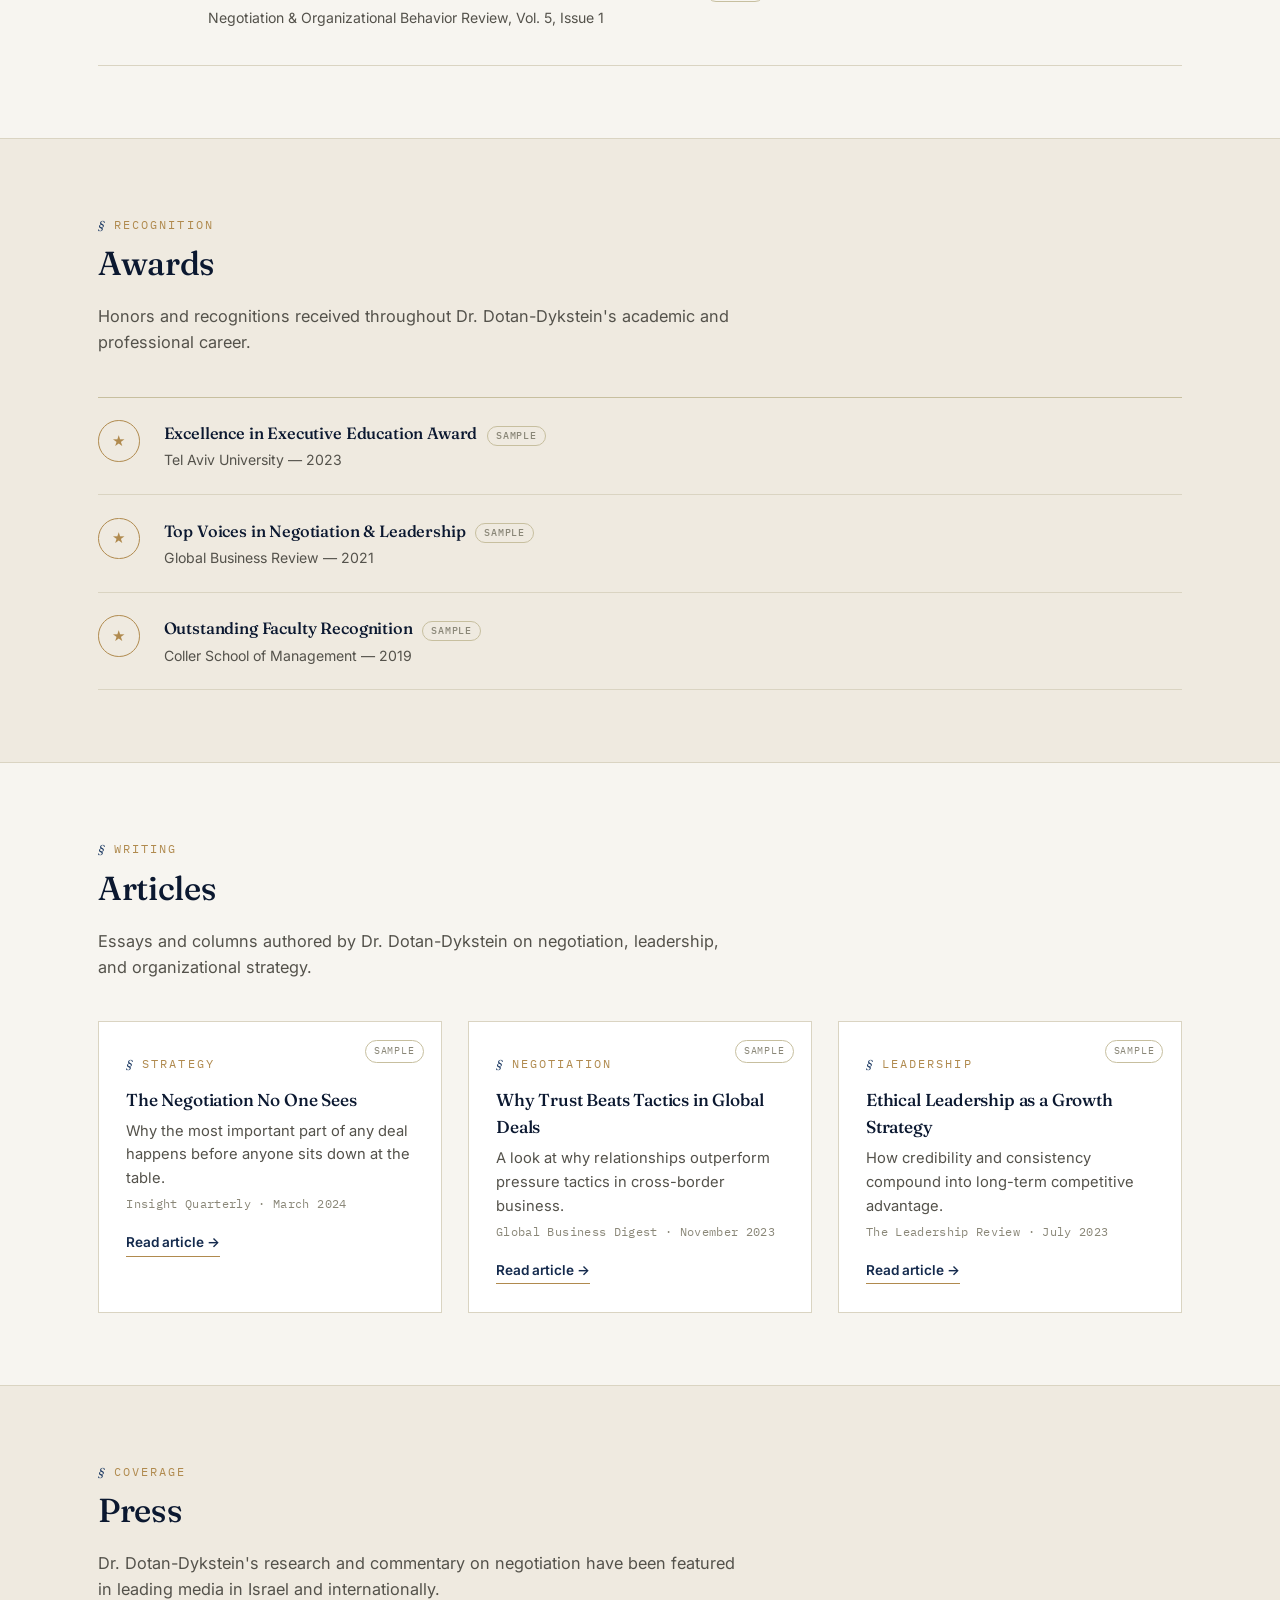
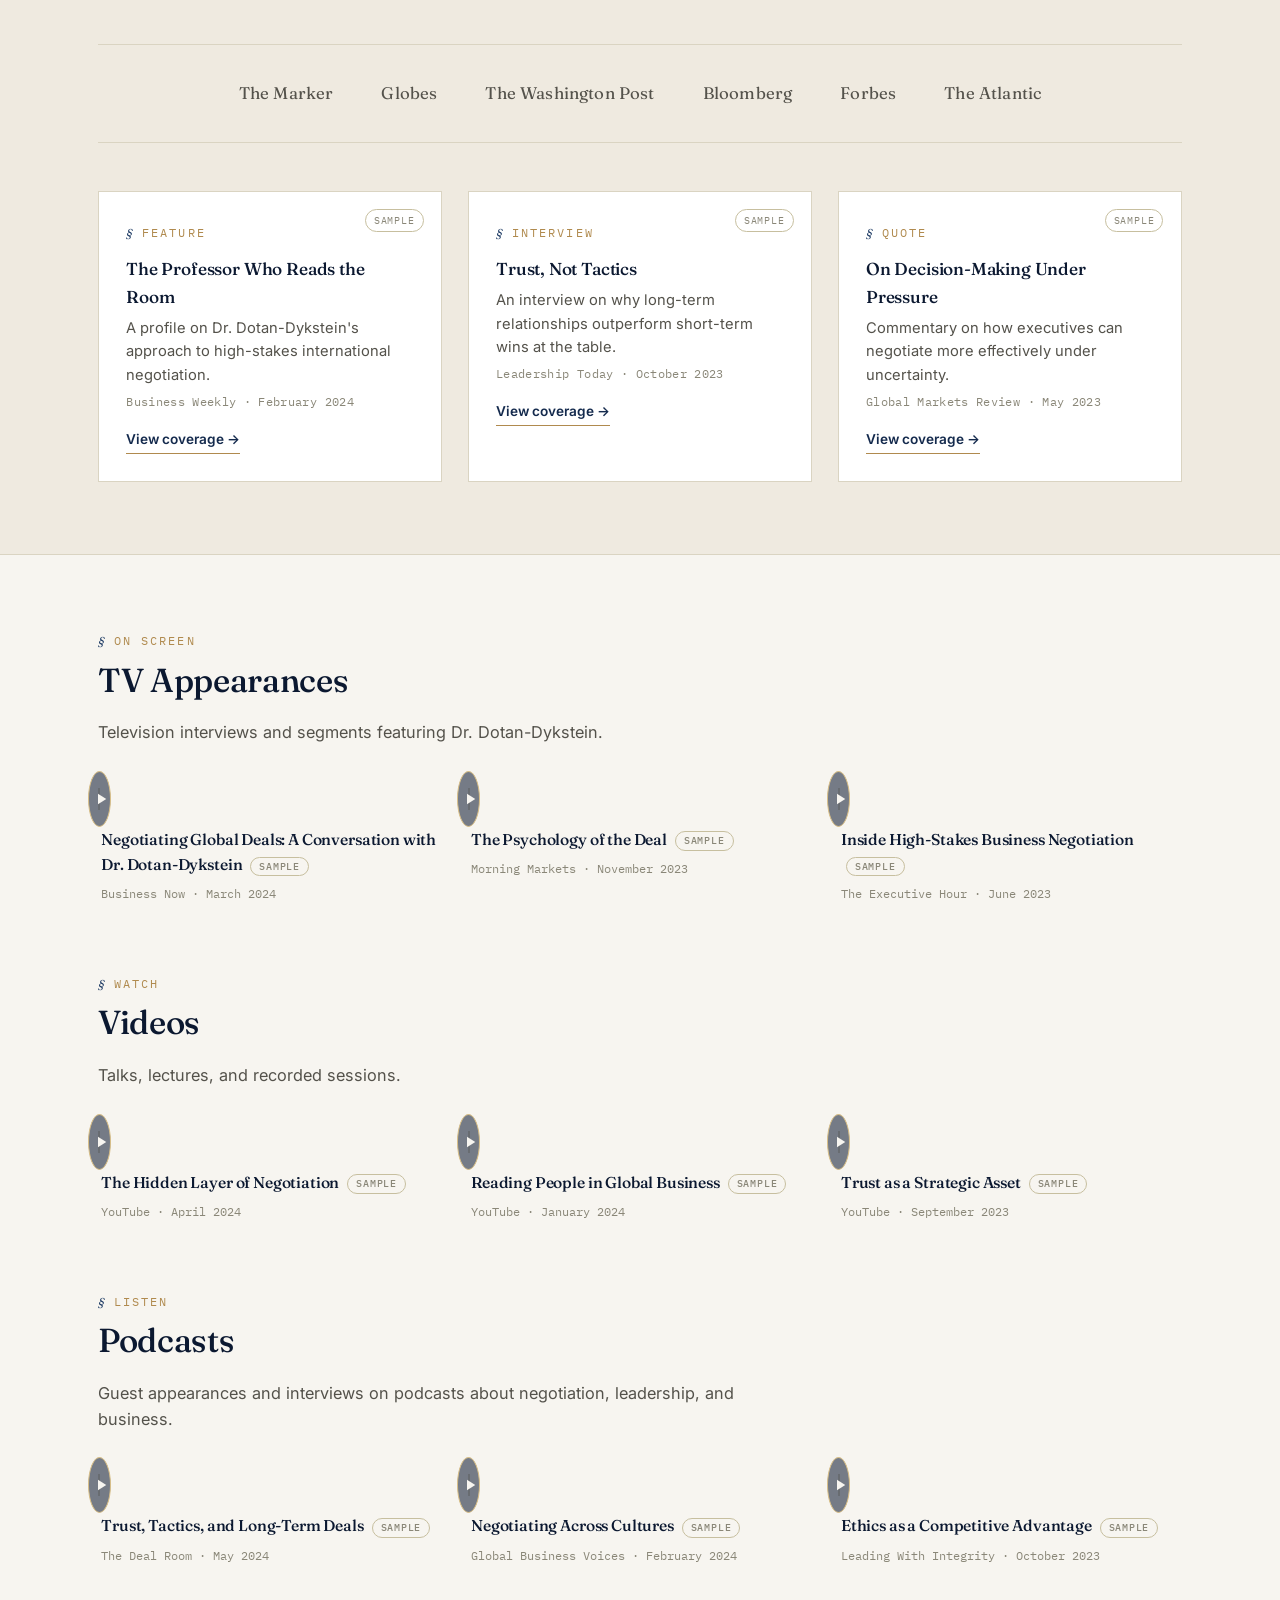
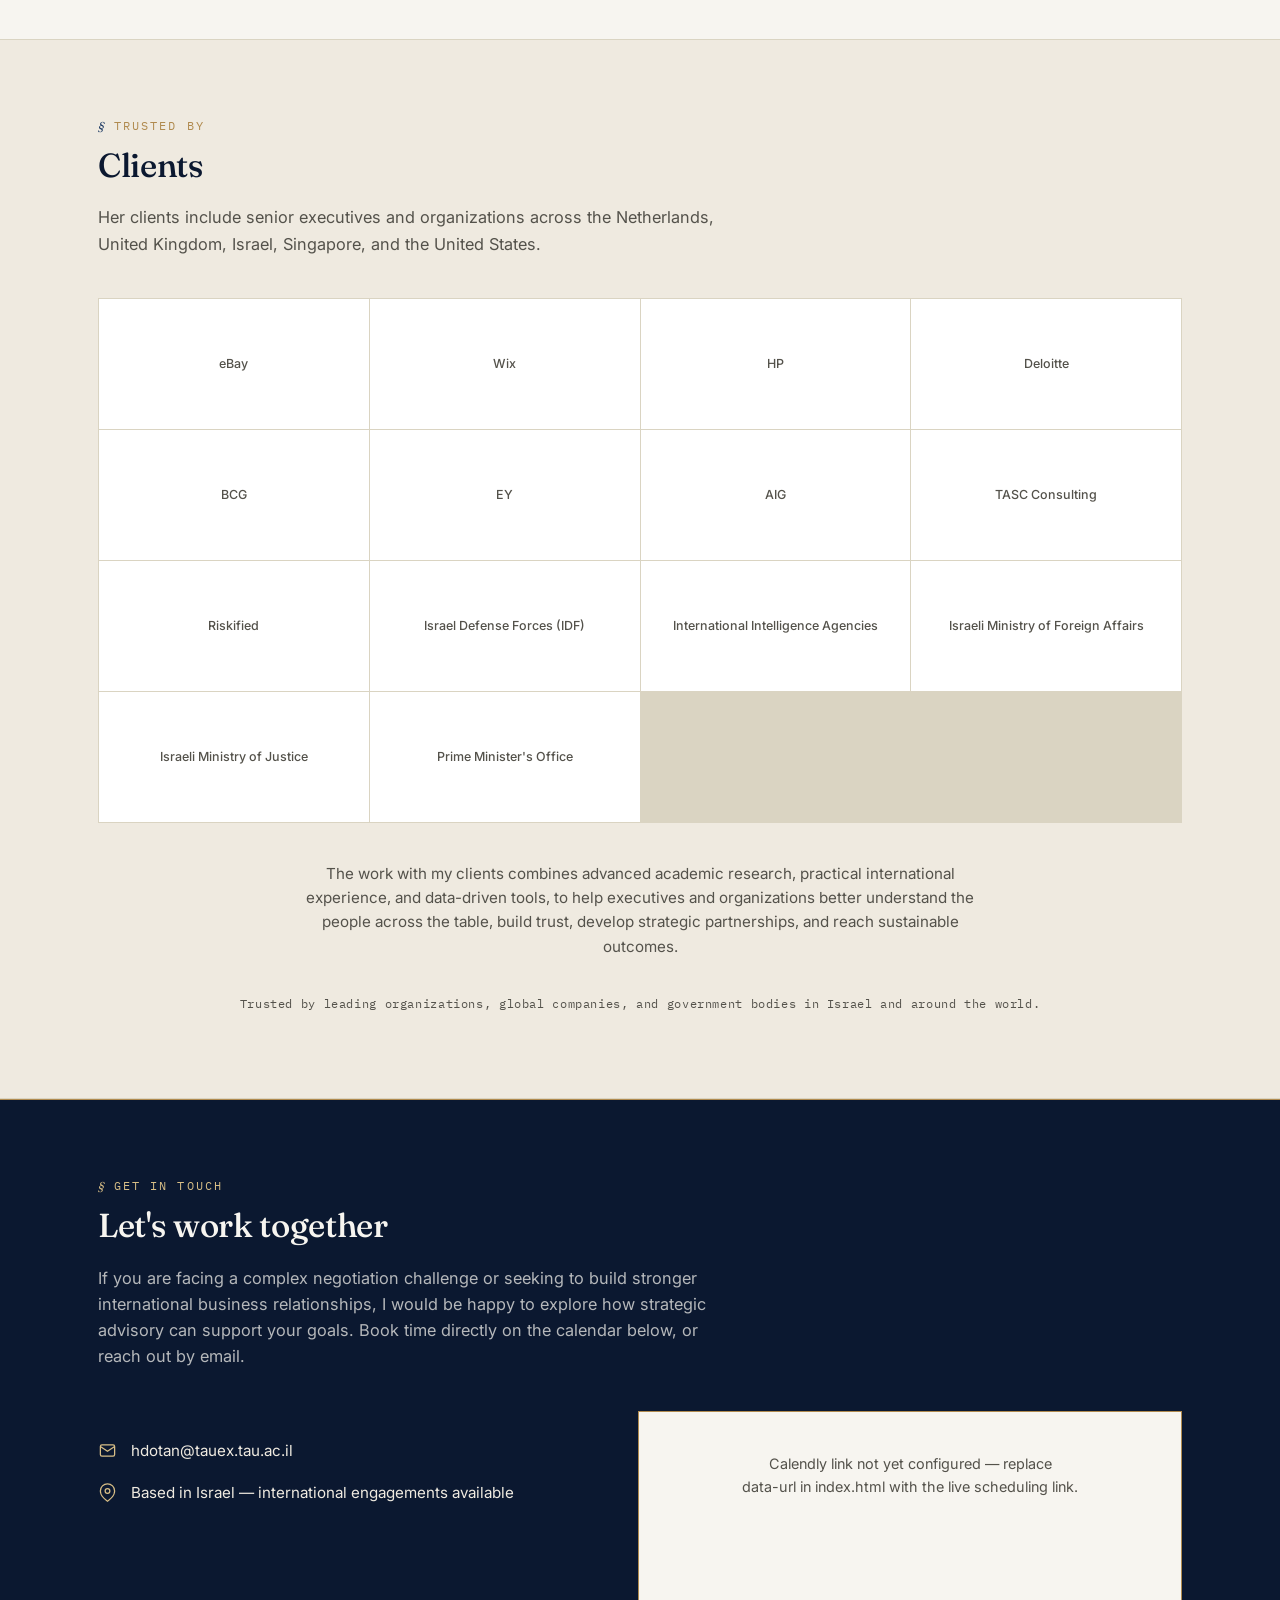
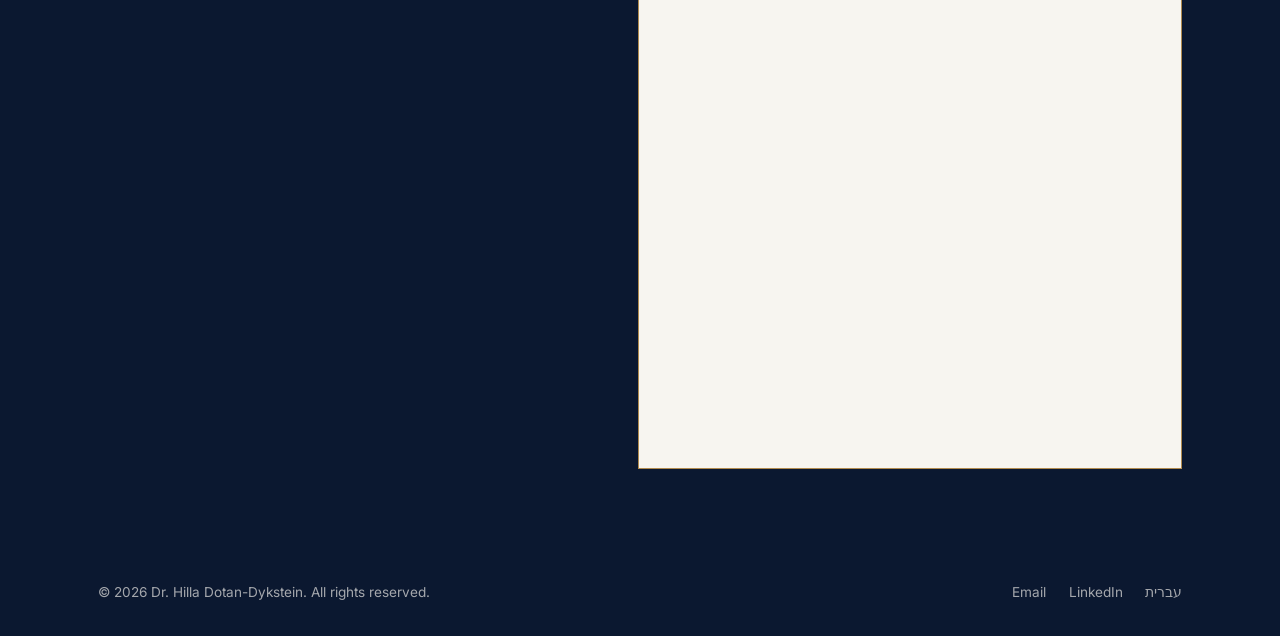
==== commit ada003d3: "Add files via upload" ====
--- a/site/index.html
+++ b/site/index.html
@@ -34,7 +34,7 @@
 <!-- ============ TOP LETTERHEAD BAR ============ -->
 <div class="letterhead-bar">
   <div class="wrap">
-    <span>Based in Israel &nbsp;·&nbsp; International engagements available &nbsp;·&nbsp; <a href="mailto:hello@dotanconsulting.com">hello@dotanconsulting.com</a></span>
+    <span>Based in Israel &nbsp;·&nbsp; International engagements available &nbsp;·&nbsp; <a href="mailto:hdotan@tauex.tau.ac.il">hdotan@tauex.tau.ac.il</a></span>
     <a class="lang-switch" href="he/" hreflang="he">עברית</a>
   </div>
 </div>
@@ -592,7 +592,7 @@
           <ul class="contact-info-list">
             <li>
               <svg viewBox="0 0 24 24" fill="none" stroke="currentColor" stroke-width="1.6"><rect x="3" y="5" width="18" height="14" rx="2"></rect><path d="M3 7l9 6 9-6"></path></svg>
-              <a href="mailto:hello@dotanconsulting.com">hello@dotanconsulting.com</a>
+              <a href="mailto:hdotan@tauex.tau.ac.il">hdotan@tauex.tau.ac.il</a>
             </li>
             <li>
               <svg viewBox="0 0 24 24" fill="none" stroke="currentColor" stroke-width="1.6"><path d="M21 10c0 7-9 13-9 13s-9-6-9-13a9 9 0 0118 0z"></path><circle cx="12" cy="10" r="3"></circle></svg>
@@ -625,7 +625,7 @@
   <div class="wrap">
     <span>© <span id="year"></span> Dr. Hilla Dotan-Dykstein. All rights reserved.</span>
     <ul class="footer-links">
-      <li><a href="mailto:hello@dotanconsulting.com">Email</a></li>
+      <li><a href="mailto:hdotan@tauex.tau.ac.il">Email</a></li>
       <li><a href="#" target="_blank" rel="noopener">LinkedIn</a></li>
       <li><a href="he/" hreflang="he">עברית</a></li>
     </ul>
--- a/site/assets/css/style.css
+++ b/site/assets/css/style.css
@@ -0,0 +1,447 @@
+/* ===========================================================
+   Dr. Hilla Dotan — Negotiation & Consulting
+   Design system: "Letterhead" — a formal-agreement aesthetic
+   =========================================================== */
+
+@import url('https://fonts.googleapis.com/css2?family=Fraunces:ital,opsz,wght@0,9..144,300;0,9..144,400;0,9..144,500;0,9..144,600;1,9..144,400&family=Inter:wght@400;500;600;700&family=IBM+Plex+Mono:wght@400;500&display=swap');
+
+:root{
+  /* --- Color tokens --- */
+  --navy-950:#0B1830;
+  --navy-800:#142A4D;
+  --navy-700:#1D3A63;
+  --gold-500:#B08A4E;
+  --gold-300:#D8BE86;
+  --gold-100:#EFE3C8;
+  --paper-50:#F7F5F0;
+  --paper-100:#EFEAE0;
+  --ink-900:#1B1B1A;
+  --ink-600:#54524B;
+  --ink-400:#8A8778;
+  --line-200:#DAD4C2;
+  --line-300:#C7BF9F;
+  --white:#FFFFFF;
+
+  /* --- Type --- */
+  --font-display:'Fraunces', Georgia, serif;
+  --font-body:'Inter', -apple-system, BlinkMacSystemFont, 'Segoe UI', sans-serif;
+  --font-mono:'IBM Plex Mono', 'Courier New', monospace;
+
+  /* --- Layout --- */
+  --maxw: 1180px;
+  --gutter: clamp(1.25rem, 4vw, 3rem);
+  --radius-s: 2px;
+}
+
+*,*::before,*::after{box-sizing:border-box;}
+html{scroll-behavior:smooth;}
+@media (prefers-reduced-motion: reduce){
+  html{scroll-behavior:auto;}
+  *,*::before,*::after{animation-duration:0.001ms !important; animation-iteration-count:1 !important; transition-duration:0.001ms !important;}
+}
+
+body{
+  margin:0;
+  background:var(--paper-50);
+  color:var(--ink-900);
+  font-family:var(--font-body);
+  font-size:16px;
+  line-height:1.6;
+  -webkit-font-smoothing:antialiased;
+}
+
+img{max-width:100%;display:block;}
+a{color:inherit;text-decoration:none;}
+
+.wrap{max-width:var(--maxw); margin:0 auto; padding-left:var(--gutter); padding-right:var(--gutter);}
+
+/* Focus visibility */
+a:focus-visible, button:focus-visible, input:focus-visible, [tabindex]:focus-visible{
+  outline:2px solid var(--gold-500);
+  outline-offset:3px;
+}
+
+/* ===================== Utility labels (eyebrows) ===================== */
+.eyebrow{
+  font-family:var(--font-mono);
+  font-size:0.72rem;
+  letter-spacing:0.18em;
+  text-transform:uppercase;
+  color:var(--gold-500);
+  display:inline-flex;
+  align-items:center;
+  gap:0.6em;
+}
+.eyebrow::before{
+  content:"§";
+  color:var(--navy-700);
+  font-family:var(--font-display);
+  font-style:italic;
+}
+[dir="rtl"] .eyebrow::before{content:"§";}
+
+h1,h2,h3,h4{
+  font-family:var(--font-display);
+  font-weight:500;
+  color:var(--navy-950);
+  margin:0 0 0.4em 0;
+  letter-spacing:-0.01em;
+}
+
+/* ===================== Top letterhead bar ===================== */
+.letterhead-bar{
+  background:var(--navy-950);
+  color:var(--paper-100);
+  font-family:var(--font-mono);
+  font-size:0.72rem;
+  letter-spacing:0.08em;
+  padding:0.5rem 0;
+  border-bottom:1px solid var(--gold-500);
+}
+.letterhead-bar .wrap{display:flex; justify-content:space-between; align-items:center; gap:1rem; flex-wrap:wrap;}
+.letterhead-bar a{opacity:0.85; transition:opacity .2s;}
+.letterhead-bar a:hover{opacity:1; color:var(--gold-300);}
+.lang-switch{border:1px solid rgba(255,255,255,0.3); padding:0.15rem 0.6rem; border-radius:20px;}
+.lang-switch:hover{border-color:var(--gold-300);}
+
+/* ===================== Header / Nav ===================== */
+header.site-header{
+  position:sticky; top:0; z-index:50;
+  background:rgba(247,245,240,0.92);
+  backdrop-filter:saturate(150%) blur(6px);
+  border-bottom:1px solid var(--line-200);
+}
+.nav-row{
+  display:flex; align-items:center; justify-content:space-between;
+  padding:0.9rem 0;
+}
+.brand{
+  display:flex; align-items:center; gap:0.75rem;
+  font-family:var(--font-display);
+}
+.seal{
+  width:42px; height:42px; flex:0 0 auto;
+}
+.seal circle, .seal path{
+  fill:none; stroke:var(--navy-800); stroke-width:1.4;
+}
+.seal .seal-fill{fill:var(--navy-950);}
+.seal text{
+  font-family:var(--font-display);
+  font-size:15px;
+  fill:var(--gold-300);
+}
+.brand-name{display:flex; flex-direction:column; line-height:1.15;}
+.brand-name strong{font-size:1.05rem; color:var(--navy-950); font-weight:500;}
+.brand-name span{font-family:var(--font-mono); font-size:0.68rem; letter-spacing:0.1em; color:var(--ink-600); text-transform:uppercase;}
+
+nav.main-nav ul{
+  display:flex; gap:1.6rem; list-style:none; margin:0; padding:0;
+}
+nav.main-nav a{
+  font-size:0.88rem; font-weight:500; color:var(--ink-900);
+  position:relative; padding:0.25rem 0;
+}
+nav.main-nav a::after{
+  content:""; position:absolute; left:0; bottom:-2px; width:0; height:1px;
+  background:var(--gold-500); transition:width .25s ease;
+}
+nav.main-nav a:hover::after{width:100%;}
+
+.nav-cta{
+  border:1px solid var(--navy-800);
+  padding:0.5rem 1.1rem;
+  font-size:0.82rem;
+  font-weight:600;
+  border-radius:2px;
+  transition:background .2s, color .2s;
+  white-space:nowrap;
+}
+.nav-cta:hover{background:var(--navy-950); color:var(--paper-50);}
+
+.menu-toggle{display:none; background:none; border:none; cursor:pointer; padding:0.4rem;}
+.menu-toggle svg{width:26px; height:26px; stroke:var(--navy-950);}
+
+@media (max-width: 880px){
+  nav.main-nav{
+    position:fixed; inset:0 0 0 auto; top:0; right:0; height:100vh; width:min(78vw,320px);
+    background:var(--navy-950); padding:5.5rem 2rem 2rem;
+    transform:translateX(100%); transition:transform .3s ease; z-index:40;
+  }
+  [dir="rtl"] nav.main-nav{right:auto; left:0; transform:translateX(-100%);}
+  nav.main-nav.open{transform:translateX(0);}
+  nav.main-nav ul{flex-direction:column; gap:1.4rem;}
+  nav.main-nav a{color:var(--paper-50); font-size:1.05rem;}
+  nav.main-nav .nav-cta{display:inline-block; margin-top:1rem; border-color:var(--gold-500); color:var(--gold-300);}
+  .menu-toggle{display:block;}
+}
+
+/* ===================== Hero ===================== */
+.hero{
+  position:relative;
+  padding:5.5rem 0 5rem;
+  background:
+    radial-gradient(1200px 600px at 85% -10%, rgba(176,138,78,0.10), transparent 60%),
+    var(--paper-50);
+  overflow:hidden;
+  border-bottom:1px solid var(--line-200);
+}
+.hero .wrap{display:grid; grid-template-columns:1.1fr 0.9fr; gap:3.5rem; align-items:center;}
+@media (max-width:900px){ .hero .wrap{grid-template-columns:1fr;} }
+
+.hero-kicker{margin-bottom:1.1rem;}
+.hero h1{
+  font-size:clamp(2.3rem, 4vw, 3.4rem);
+  line-height:1.08;
+}
+.hero h1 em{
+  font-style:italic; color:var(--gold-500);
+}
+.hero-sub{
+  font-size:1.08rem; color:var(--ink-600); max-width:46ch; margin-top:1rem;
+}
+.hero-actions{display:flex; gap:1rem; margin-top:2.1rem; flex-wrap:wrap;}
+.btn{
+  display:inline-flex; align-items:center; gap:0.5rem;
+  padding:0.85rem 1.5rem; font-size:0.92rem; font-weight:600;
+  border-radius:2px; transition:all .2s ease; cursor:pointer; border:1px solid transparent;
+}
+.btn-primary{background:var(--navy-950); color:var(--paper-50);}
+.btn-primary:hover{background:var(--navy-800);}
+.btn-ghost{border-color:var(--navy-800); color:var(--navy-950);}
+.btn-ghost:hover{background:var(--navy-950); color:var(--paper-50);}
+
+.hero-card{
+  background:var(--white);
+  border:1px solid var(--line-200);
+  border-top:3px solid var(--gold-500);
+  padding:2rem 2.1rem;
+  box-shadow:0 30px 60px -30px rgba(11,24,48,0.25);
+}
+.hero-card .eyebrow{margin-bottom:1.1rem;}
+.termsheet-row{
+  display:flex; justify-content:space-between; gap:1rem;
+  padding:0.68rem 0; border-bottom:1px dashed var(--line-200);
+  font-size:0.9rem;
+}
+.termsheet-row:last-child{border-bottom:none;}
+.termsheet-row dt{color:var(--ink-600); font-weight:500;}
+.termsheet-row dd{margin:0; text-align:right; font-weight:600; color:var(--navy-950);}
+[dir="rtl"] .termsheet-row dd{text-align:left;}
+
+/* ===================== Section shell ===================== */
+section{padding:4.5rem 0;}
+section.alt{background:var(--paper-100); border-top:1px solid var(--line-200); border-bottom:1px solid var(--line-200);}
+.section-head{margin-bottom:2.6rem; max-width:64ch;}
+.section-head h2{font-size:clamp(1.7rem, 2.6vw, 2.3rem);}
+.section-head p{color:var(--ink-600); font-size:1.02rem; margin-top:0.6rem;}
+.section-num{
+  font-family:var(--font-mono); font-size:0.75rem; color:var(--ink-400);
+  letter-spacing:0.08em;
+}
+
+/* reveal-on-scroll */
+.reveal{opacity:0; transform:translateY(18px); transition:opacity .7s ease, transform .7s ease;}
+.reveal.in{opacity:1; transform:translateY(0);}
+
+/* ===================== About ===================== */
+.hero-card.is-portrait{padding:0.6rem;}
+.hero-card.is-portrait .hero-portrait-frame{border:none; padding:0;}
+.hero-card.is-portrait .hero-portrait-frame img{aspect-ratio:4/5; object-fit:cover; width:100%;}
+.hero-portrait-cap{padding:1rem 0.7rem 0.4rem; display:flex; flex-direction:column; gap:0.25rem;}
+.hero-portrait-cap strong{font-family:var(--font-display); font-size:1.05rem; color:var(--navy-950); font-weight:500;}
+.hero-portrait-cap span{font-family:var(--font-mono); font-size:0.72rem; color:var(--ink-600); letter-spacing:0.02em;}
+
+.about-body--full{max-width:900px;}
+
+.about-body p{color:var(--ink-900); margin:0 0 1.05rem;}
+.about-body p:first-of-type::first-letter{
+  font-family:var(--font-display); font-size:3.1rem; float:left; line-height:0.8;
+  padding:0.1rem 0.35rem 0 0; color:var(--gold-500); font-weight:500;
+}
+[dir="rtl"] .about-body p:first-of-type::first-letter{float:right; padding:0.1rem 0 0 0.35rem;}
+
+.credentials{display:flex; flex-wrap:wrap; gap:0.6rem; margin-top:1.6rem;}
+.pill{
+  font-family:var(--font-mono); font-size:0.74rem; letter-spacing:0.03em;
+  border:1px solid var(--line-300); padding:0.4rem 0.8rem; color:var(--ink-600);
+}
+
+/* ===================== Cards / grids ===================== */
+.grid-3{display:grid; grid-template-columns:repeat(3,1fr); gap:1.6rem;}
+.grid-2{display:grid; grid-template-columns:repeat(2,1fr); gap:1.6rem;}
+@media (max-width:880px){ .grid-3{grid-template-columns:1fr 1fr;} .grid-2{grid-template-columns:1fr;} }
+@media (max-width:600px){ .grid-3{grid-template-columns:1fr;} }
+
+.card{
+  background:var(--white); border:1px solid var(--line-200);
+  padding:1.7rem; transition:box-shadow .25s ease, transform .25s ease, border-color .25s ease;
+}
+.card:hover{box-shadow:0 20px 40px -24px rgba(11,24,48,0.25); transform:translateY(-3px); border-color:var(--gold-500);}
+.card .eyebrow{margin-bottom:0.8rem;}
+.card h3{font-size:1.08rem; margin-bottom:0.4rem;}
+.card p{color:var(--ink-600); font-size:0.92rem; margin:0;}
+.card .meta{font-family:var(--font-mono); font-size:0.72rem; color:var(--ink-400); margin-top:0.9rem; letter-spacing:0.03em;}
+.card a.card-link{display:inline-flex; align-items:center; gap:0.4em; margin-top:1rem; font-size:0.85rem; font-weight:600; color:var(--navy-800); border-bottom:1px solid var(--gold-500); padding-bottom:2px;}
+
+/* list style rows (publications / articles / press) */
+.doc-list{border-top:1px solid var(--line-300);}
+.doc-row{
+  display:grid; grid-template-columns:5.5rem 1fr auto; gap:1.4rem; align-items:baseline;
+  padding:1.35rem 0; border-bottom:1px solid var(--line-200);
+}
+@media (max-width:700px){ .doc-row{grid-template-columns:1fr; gap:0.4rem;} }
+.doc-row .yr{font-family:var(--font-mono); color:var(--gold-500); font-size:0.85rem;}
+.doc-row h4{margin:0; font-size:1.02rem; font-weight:500; font-family:var(--font-display); color:var(--navy-950);}
+.doc-row .venue{color:var(--ink-600); font-size:0.88rem; margin-top:0.25rem;}
+.doc-row .action{font-size:0.82rem; font-weight:600; color:var(--navy-800); white-space:nowrap;}
+.doc-row .action:hover{color:var(--gold-500);}
+
+/* video/podcast media cards */
+.media-card{position:relative; overflow:hidden; background:var(--navy-950); aspect-ratio:16/9; border:1px solid var(--line-200);}
+.media-card img{width:100%; height:100%; object-fit:cover; opacity:0.75; transition:opacity .3s, transform .4s;}
+.media-card:hover img{opacity:0.55; transform:scale(1.04);}
+.media-card .play{
+  position:absolute; inset:0; display:flex; align-items:center; justify-content:center;
+}
+.play-btn{
+  width:56px; height:56px; border-radius:50%; border:1px solid var(--gold-300);
+  display:flex; align-items:center; justify-content:center; background:rgba(11,24,48,0.55);
+  transition:background .2s;
+}
+.media-card:hover .play-btn{background:var(--gold-500);}
+.play-btn svg{width:18px; height:18px; fill:var(--paper-50); margin-left:3px;}
+[dir="rtl"] .play-btn svg{margin-left:0; margin-right:3px; transform:scaleX(-1);}
+.media-caption{padding:0.9rem 0.2rem 0;}
+.media-caption h4{font-size:0.98rem; margin-bottom:0.2rem;}
+.media-caption .meta{font-family:var(--font-mono); font-size:0.72rem; color:var(--ink-400);}
+
+/* ===================== Clients ===================== */
+.clients-grid{
+  display:grid; grid-template-columns:repeat(4,1fr); gap:1px;
+  background:var(--line-200); border:1px solid var(--line-200);
+}
+@media (max-width:880px){ .clients-grid{grid-template-columns:repeat(3,1fr);} }
+@media (max-width:600px){ .clients-grid{grid-template-columns:repeat(2,1fr);} }
+.client-tile{
+  background:var(--white); padding:1.6rem 1.2rem; display:flex; flex-direction:column; align-items:center;
+  justify-content:center; gap:0.7rem; text-align:center; min-height:130px;
+  transition:background .2s;
+}
+.client-tile:hover{background:var(--paper-100);}
+.client-tile img{max-height:42px; max-width:100%; object-fit:contain; filter:grayscale(100%); opacity:0.8; transition:filter .2s, opacity .2s;}
+.client-tile:hover img{filter:grayscale(0%); opacity:1;}
+.client-tile span{font-size:0.78rem; color:var(--ink-600); font-weight:500;}
+
+/* ===================== Awards ===================== */
+.awards-list{border-top:1px solid var(--line-300);}
+.award-row{
+  display:flex; gap:1.5rem; align-items:flex-start; padding:1.4rem 0; border-bottom:1px solid var(--line-200);
+}
+.award-mark{
+  flex:0 0 auto; width:2.6rem; height:2.6rem; border:1px solid var(--gold-500); border-radius:50%;
+  display:flex; align-items:center; justify-content:center; font-family:var(--font-display); color:var(--gold-500); font-size:0.95rem;
+}
+.award-row h4{margin:0 0 0.2rem; font-size:1.02rem;}
+.award-row p{margin:0; color:var(--ink-600); font-size:0.88rem;}
+
+/* ===================== Contact ===================== */
+.contact-section{background:var(--navy-950); color:var(--paper-100); border-top:1px solid var(--gold-500);}
+.contact-section .eyebrow{color:var(--gold-300);}
+.contact-section .eyebrow::before{color:var(--gold-300);}
+.contact-section h2{color:var(--paper-50);}
+.contact-section .section-head p{color:rgba(247,245,240,0.72);}
+.contact-grid{display:grid; grid-template-columns:0.95fr 1.05fr; gap:3rem; align-items:start;}
+@media (max-width:900px){ .contact-grid{grid-template-columns:1fr;} }
+.contact-info-list{list-style:none; margin:1.8rem 0 0; padding:0; display:flex; flex-direction:column; gap:1.1rem;}
+.contact-info-list li{display:flex; gap:0.9rem; align-items:flex-start; font-size:0.95rem;}
+.contact-info-list svg{width:19px; height:19px; flex:0 0 auto; stroke:var(--gold-300); margin-top:2px;}
+.contact-info-list a:hover{color:var(--gold-300);}
+.calendly-frame-wrap{
+  background:var(--paper-50); border:1px solid var(--gold-500); min-height:640px;
+  display:flex; align-items:center; justify-content:center; padding:0.5rem;
+}
+.calendly-inline-widget{min-width:280px; width:100%; height:640px;}
+.calendly-fallback{padding:2rem; text-align:center; color:var(--ink-600); font-size:0.9rem;}
+
+/* ===================== Footer ===================== */
+footer.site-footer{background:var(--navy-950); color:rgba(247,245,240,0.65); padding:2.6rem 0 2rem; font-size:0.85rem;}
+footer .wrap{display:flex; justify-content:space-between; align-items:center; gap:1rem; flex-wrap:wrap;}
+footer a:hover{color:var(--gold-300);}
+.footer-links{display:flex; gap:1.4rem; list-style:none; padding:0; margin:0;}
+
+/* back-to-top */
+.to-top{
+  position:fixed; bottom:1.6rem; right:1.6rem; z-index:45;
+  width:44px; height:44px; border-radius:50%; background:var(--navy-950); border:1px solid var(--gold-500);
+  display:flex; align-items:center; justify-content:center; opacity:0; pointer-events:none; transition:opacity .25s, transform .25s;
+}
+[dir="rtl"] .to-top{right:auto; left:1.6rem;}
+.to-top.show{opacity:1; pointer-events:auto;}
+.to-top svg{width:18px; height:18px; stroke:var(--gold-300);}
+.to-top:hover{transform:translateY(-3px);}
+
+.section-divider{
+  display:flex; align-items:center; gap:1rem; color:var(--line-300); margin:0 0 2rem;
+}
+.section-divider::before, .section-divider::after{content:""; height:1px; flex:1; background:var(--line-300);}
+
+nav.main-nav ul{flex-wrap:wrap; justify-content:flex-end; row-gap:0.5rem;}
+
+.pull-quote{
+  text-align:center; max-width:58ch; margin:0 auto 1rem;
+  font-family:var(--font-display); font-style:italic;
+  font-size:clamp(1.3rem, 2.3vw, 1.75rem); color:var(--navy-950); line-height:1.45;
+}
+.pull-quote::before{
+  content:""; display:block; width:40px; height:1px; background:var(--gold-500); margin:0 auto 1.4rem;
+}
+.pull-quote cite{
+  display:block; font-family:var(--font-mono); font-style:normal; font-size:0.72rem;
+  letter-spacing:0.1em; text-transform:uppercase; color:var(--ink-600); margin-top:1.3rem;
+}
+
+.press-strip{
+  display:flex; flex-wrap:wrap; justify-content:center; align-items:center;
+  gap:1.8rem 3rem; padding:2.2rem 0; border-top:1px solid var(--line-200); border-bottom:1px solid var(--line-200);
+}
+.press-strip span{
+  font-family:var(--font-display); font-size:1.05rem; color:var(--ink-600); letter-spacing:0.01em;
+}
+
+.trust-line{
+  text-align:center; font-family:var(--font-mono); font-size:0.78rem; letter-spacing:0.05em;
+  color:var(--ink-600); margin-top:2.2rem;
+}
+
+.expertise-list{list-style:none; margin:0; padding:0; display:grid; grid-template-columns:repeat(2,1fr); gap:0.9rem 2rem;}
+@media (max-width:700px){ .expertise-list{grid-template-columns:1fr;} }
+.expertise-list li{
+  display:flex; gap:0.7rem; align-items:flex-start; font-size:0.96rem; color:var(--ink-900);
+  padding:0.5rem 0; border-bottom:1px dashed var(--line-200);
+}
+.expertise-list li::before{content:"—"; color:var(--gold-500); flex:0 0 auto;}
+
+.dossier-grid{display:grid; grid-template-columns:repeat(2,1fr); gap:1.4rem; margin-top:2.4rem;}
+@media (max-width:800px){ .dossier-grid{grid-template-columns:1fr;} }
+.dossier-card{background:var(--white); border:1px solid var(--line-200); border-top:2px solid var(--gold-500); padding:1.5rem 1.7rem;}
+.dossier-card h4{font-family:var(--font-mono); font-size:0.72rem; letter-spacing:0.1em; text-transform:uppercase; color:var(--gold-500); margin-bottom:0.9rem; font-weight:500;}
+.dossier-card ul{margin:0; padding:0; list-style:none; display:flex; flex-direction:column; gap:0.55rem;}
+.dossier-card li{font-size:0.92rem; color:var(--ink-900); line-height:1.5;}
+.dossier-card li strong{color:var(--navy-950); font-weight:600;}
+
+.placeholder-note{
+  font-family:var(--font-mono); font-size:0.72rem; color:#B08A4E; background:#FBF6EA; border:1px dashed var(--gold-500);
+  padding:0.5rem 0.8rem; margin-top:0.5rem; display:inline-block;
+}
+
+.sample-tag{
+  font-family:var(--font-mono); font-size:0.62rem; letter-spacing:0.08em; text-transform:uppercase;
+  color:var(--ink-400); border:1px solid var(--line-300); padding:0.15rem 0.5rem; border-radius:20px;
+  white-space:nowrap;
+}
+.doc-row .sample-tag, .award-row .sample-tag{margin-inline-start:0.6em;}
+.card .sample-tag{position:absolute; top:1.1rem; inset-inline-end:1.1rem;}
+.card{position:relative;}
+.media-caption .sample-tag{margin-inline-start:0.5em;}
+
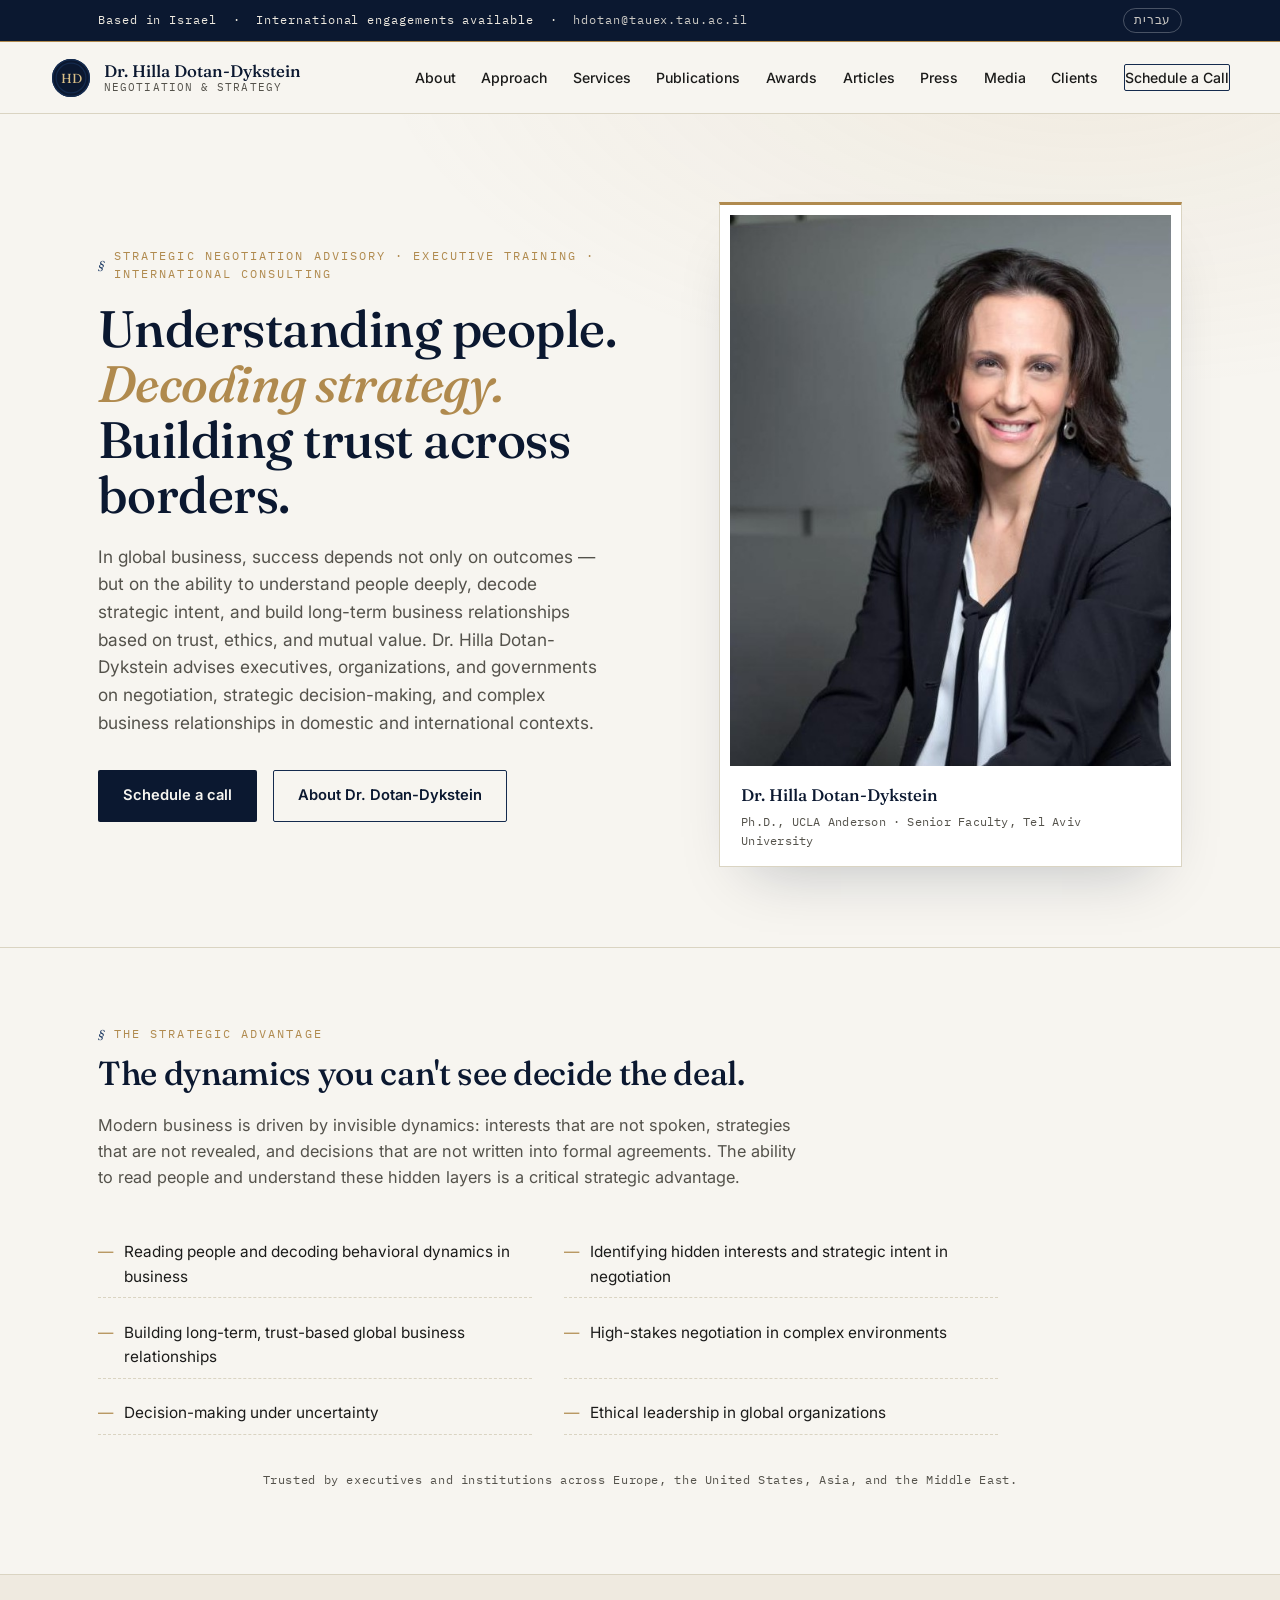
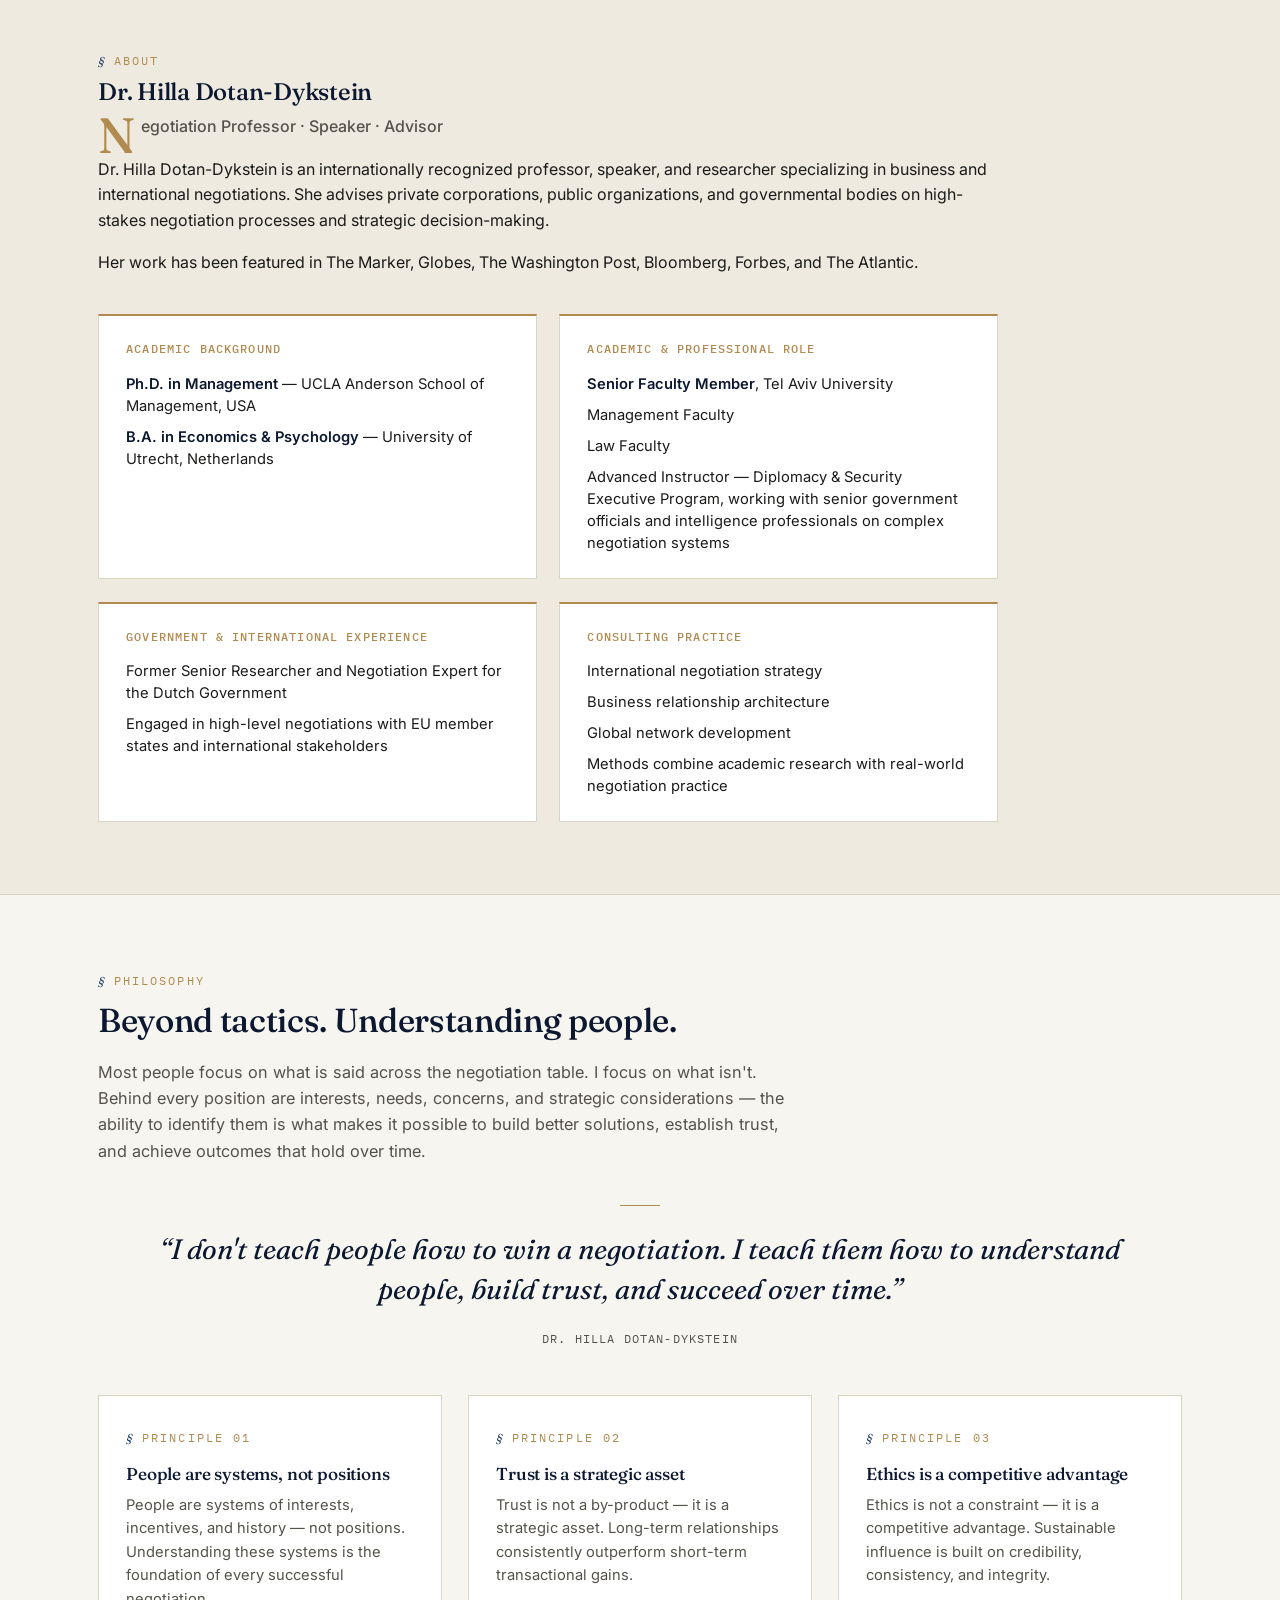
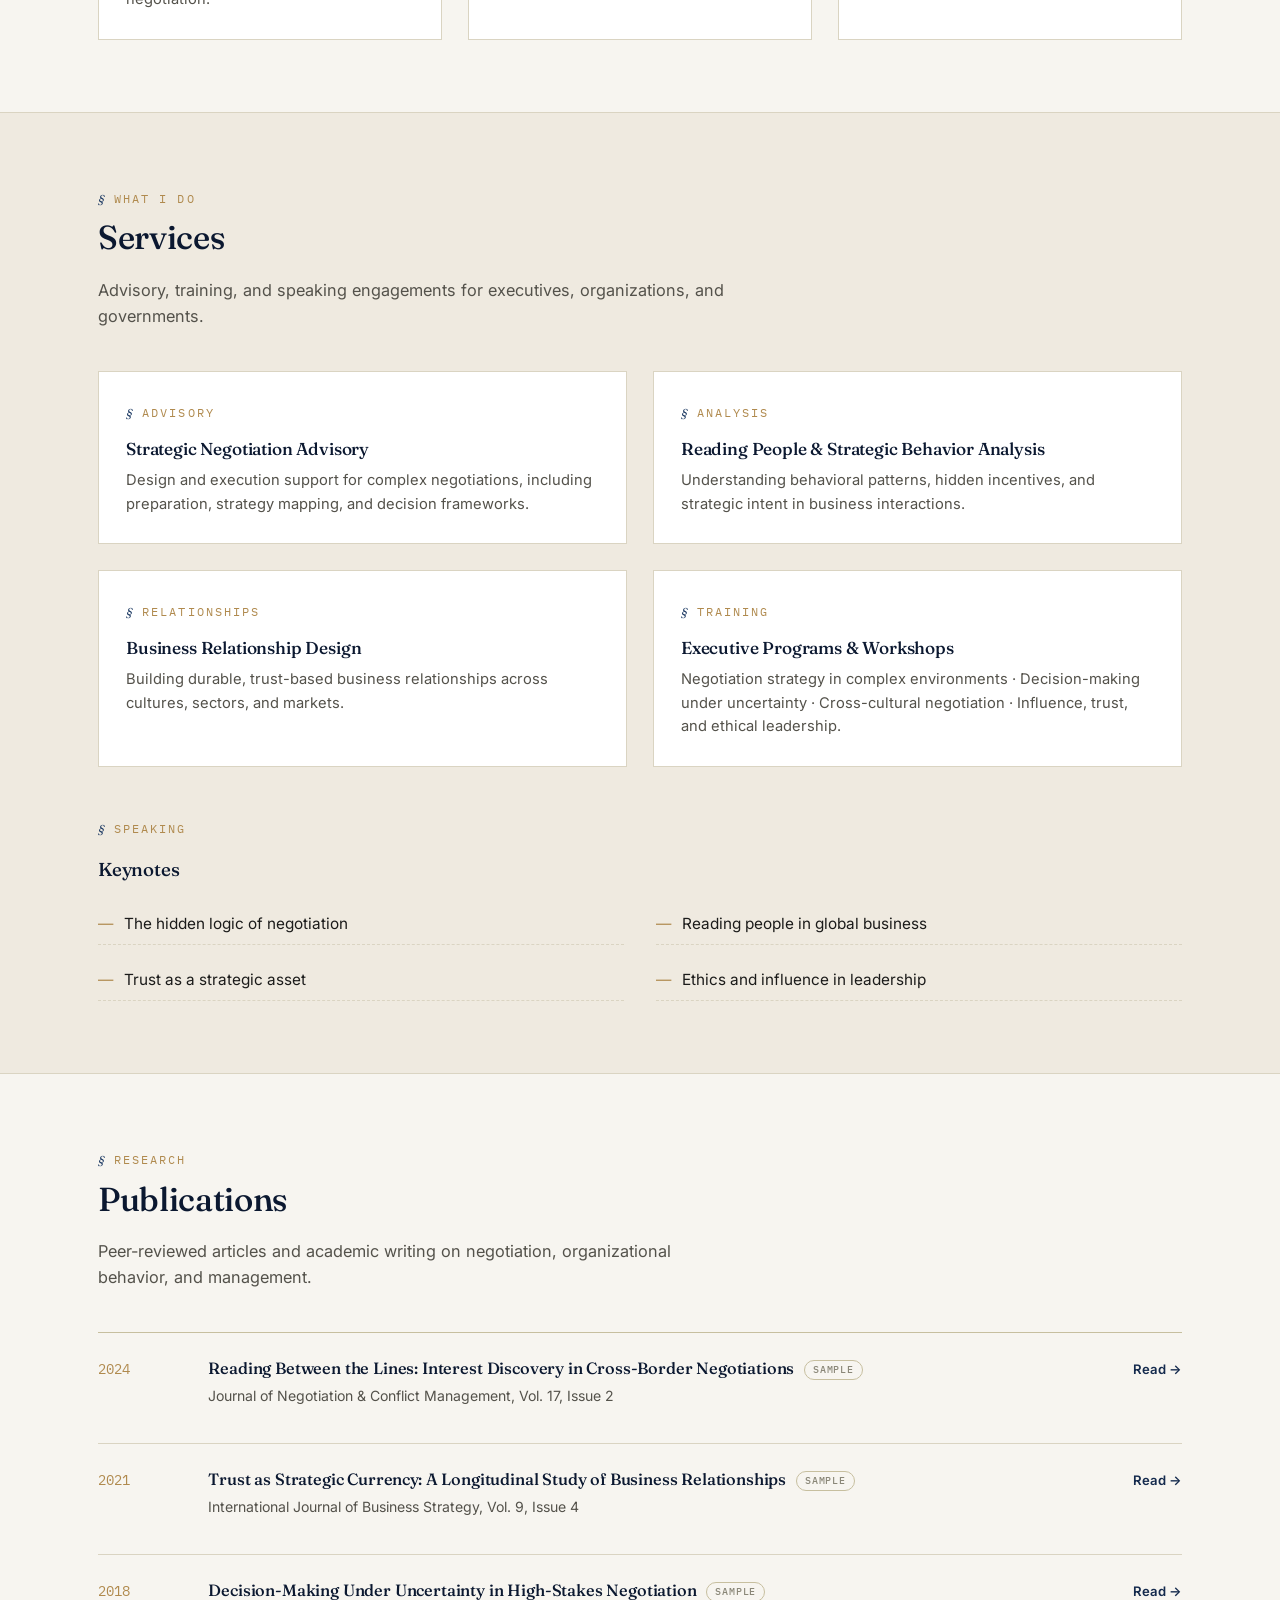
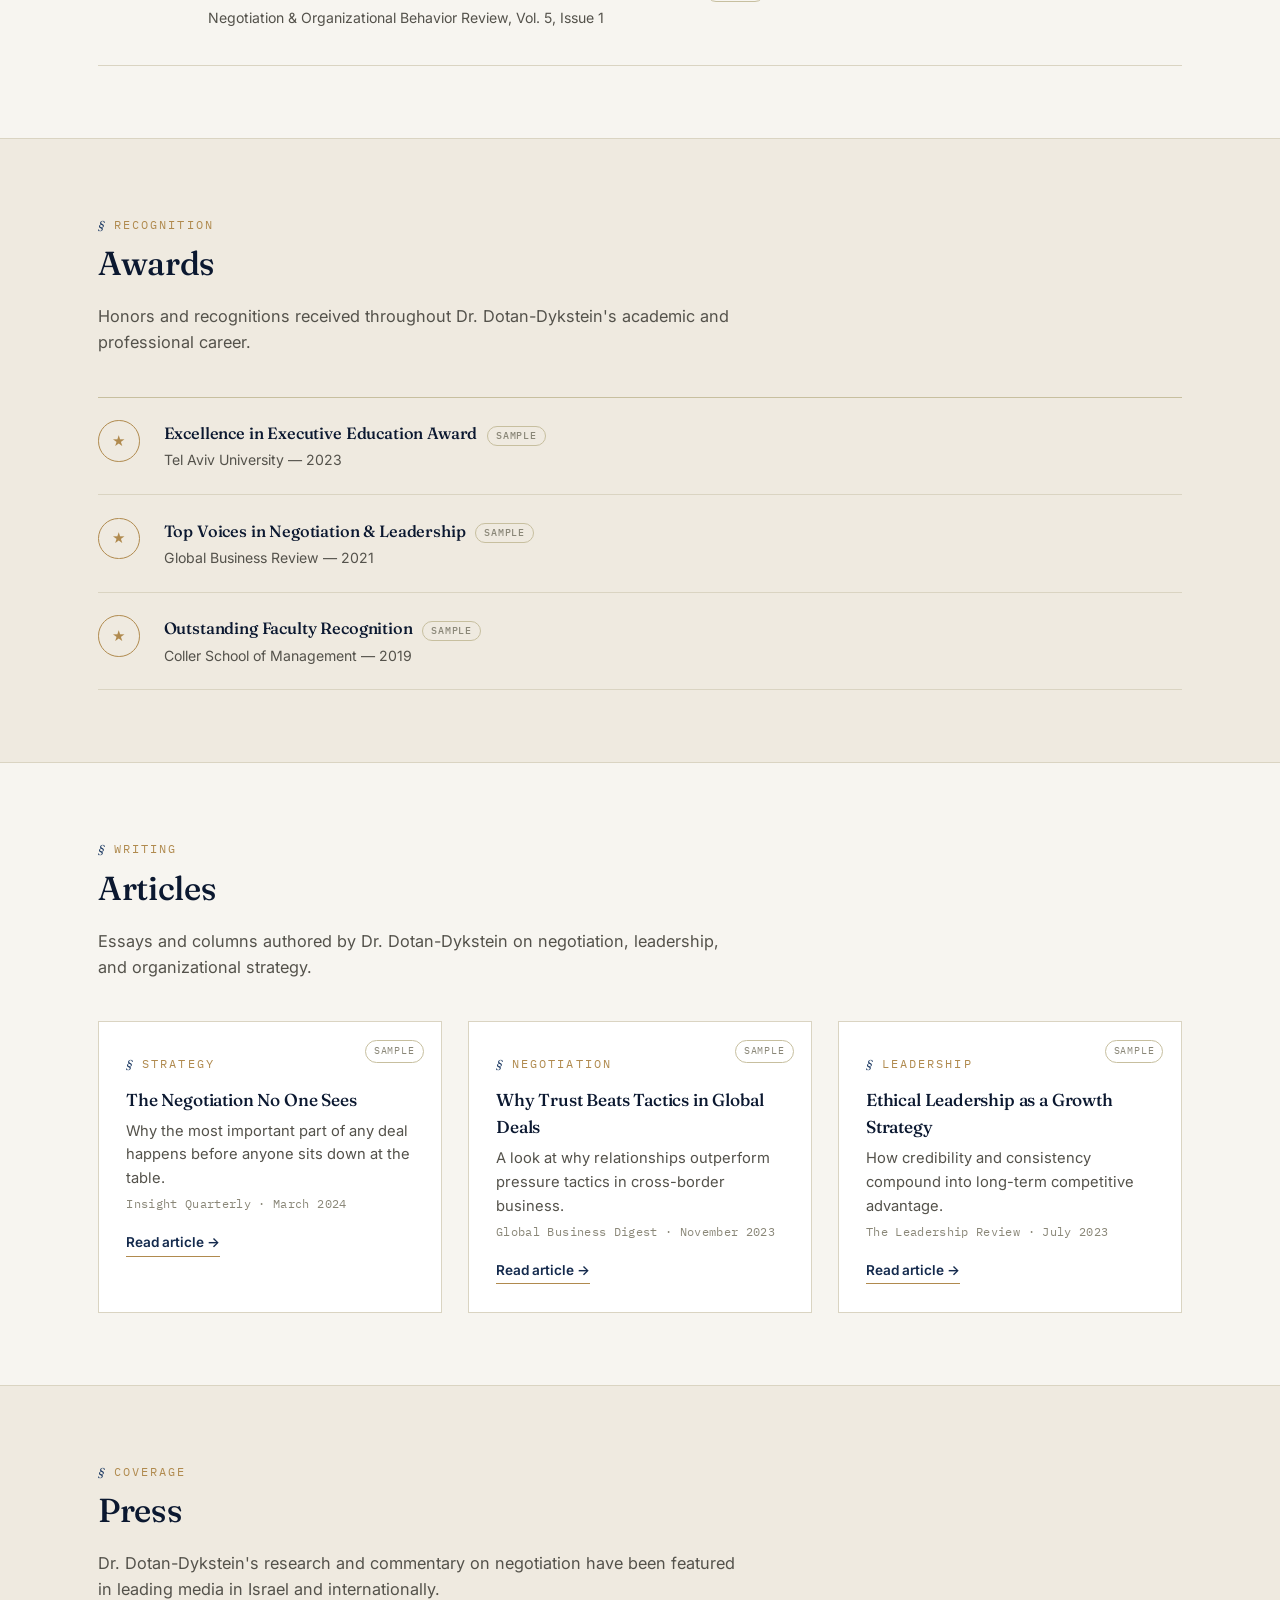
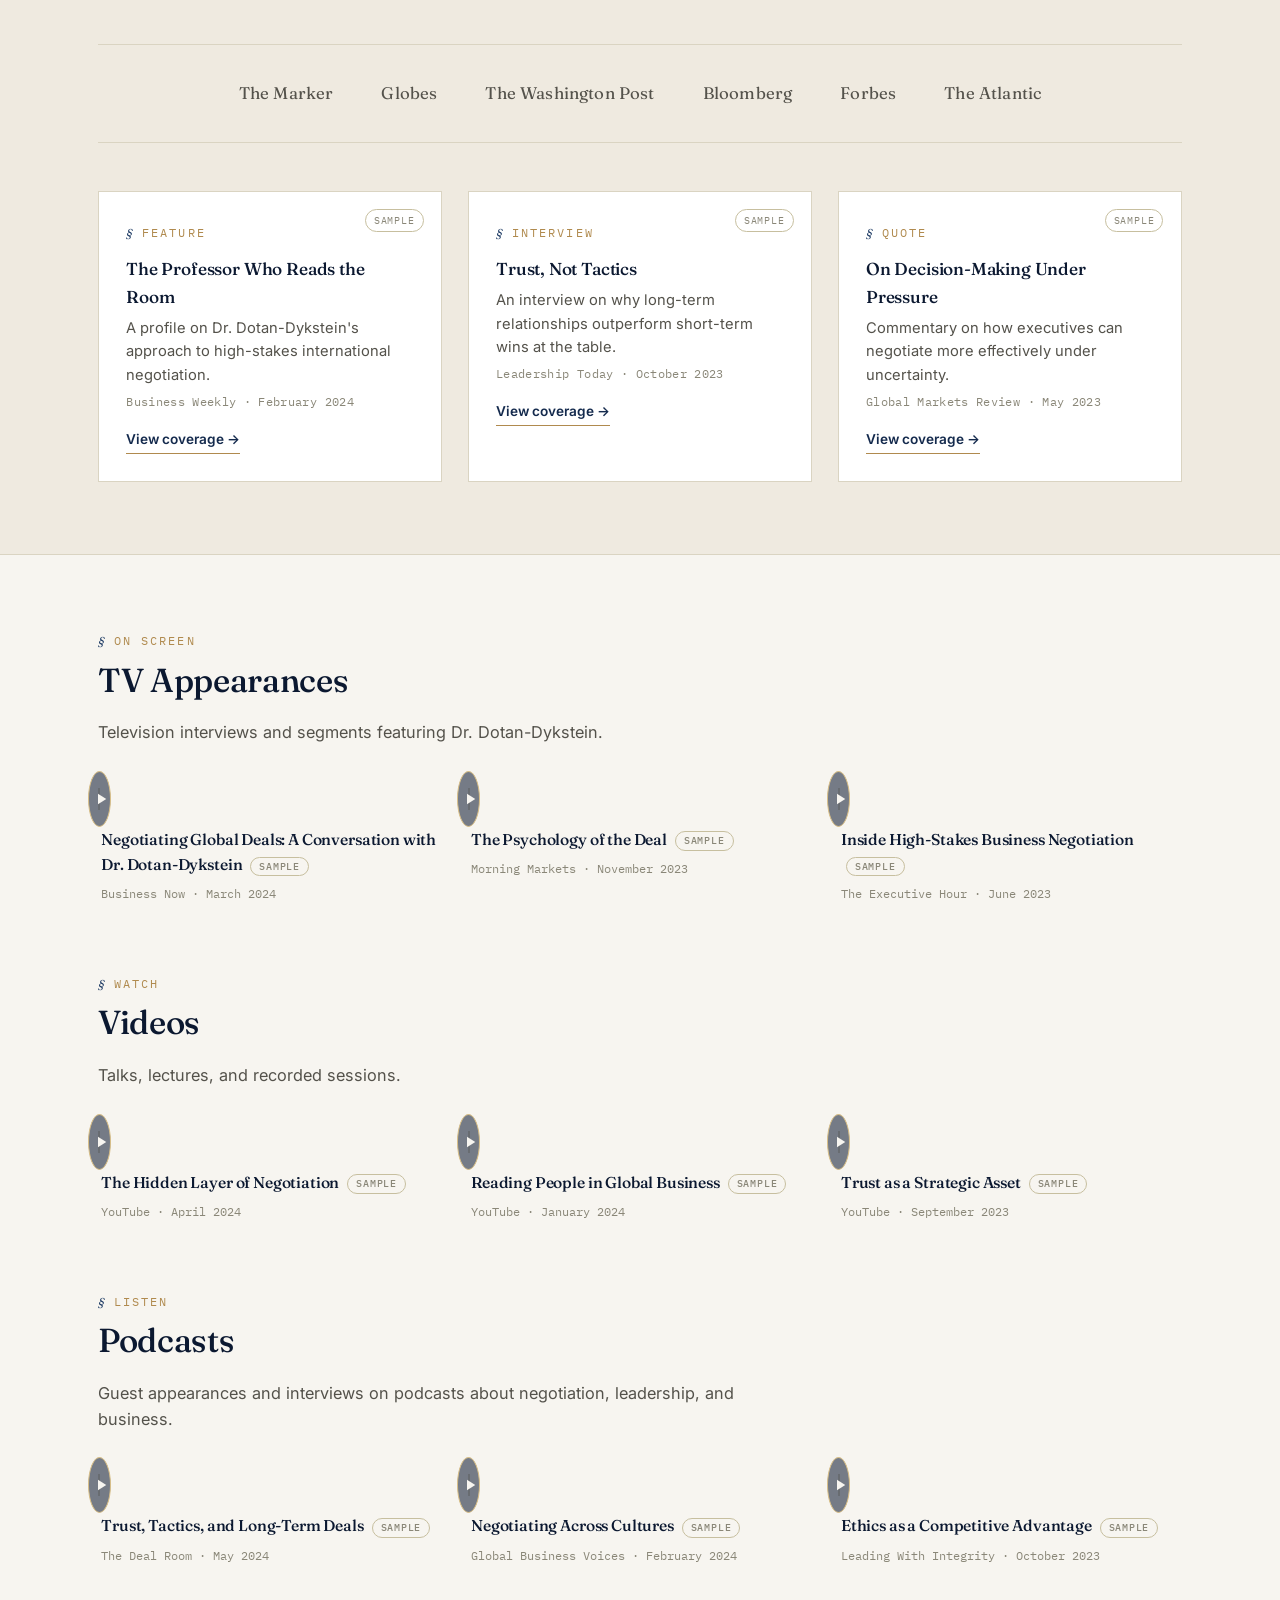
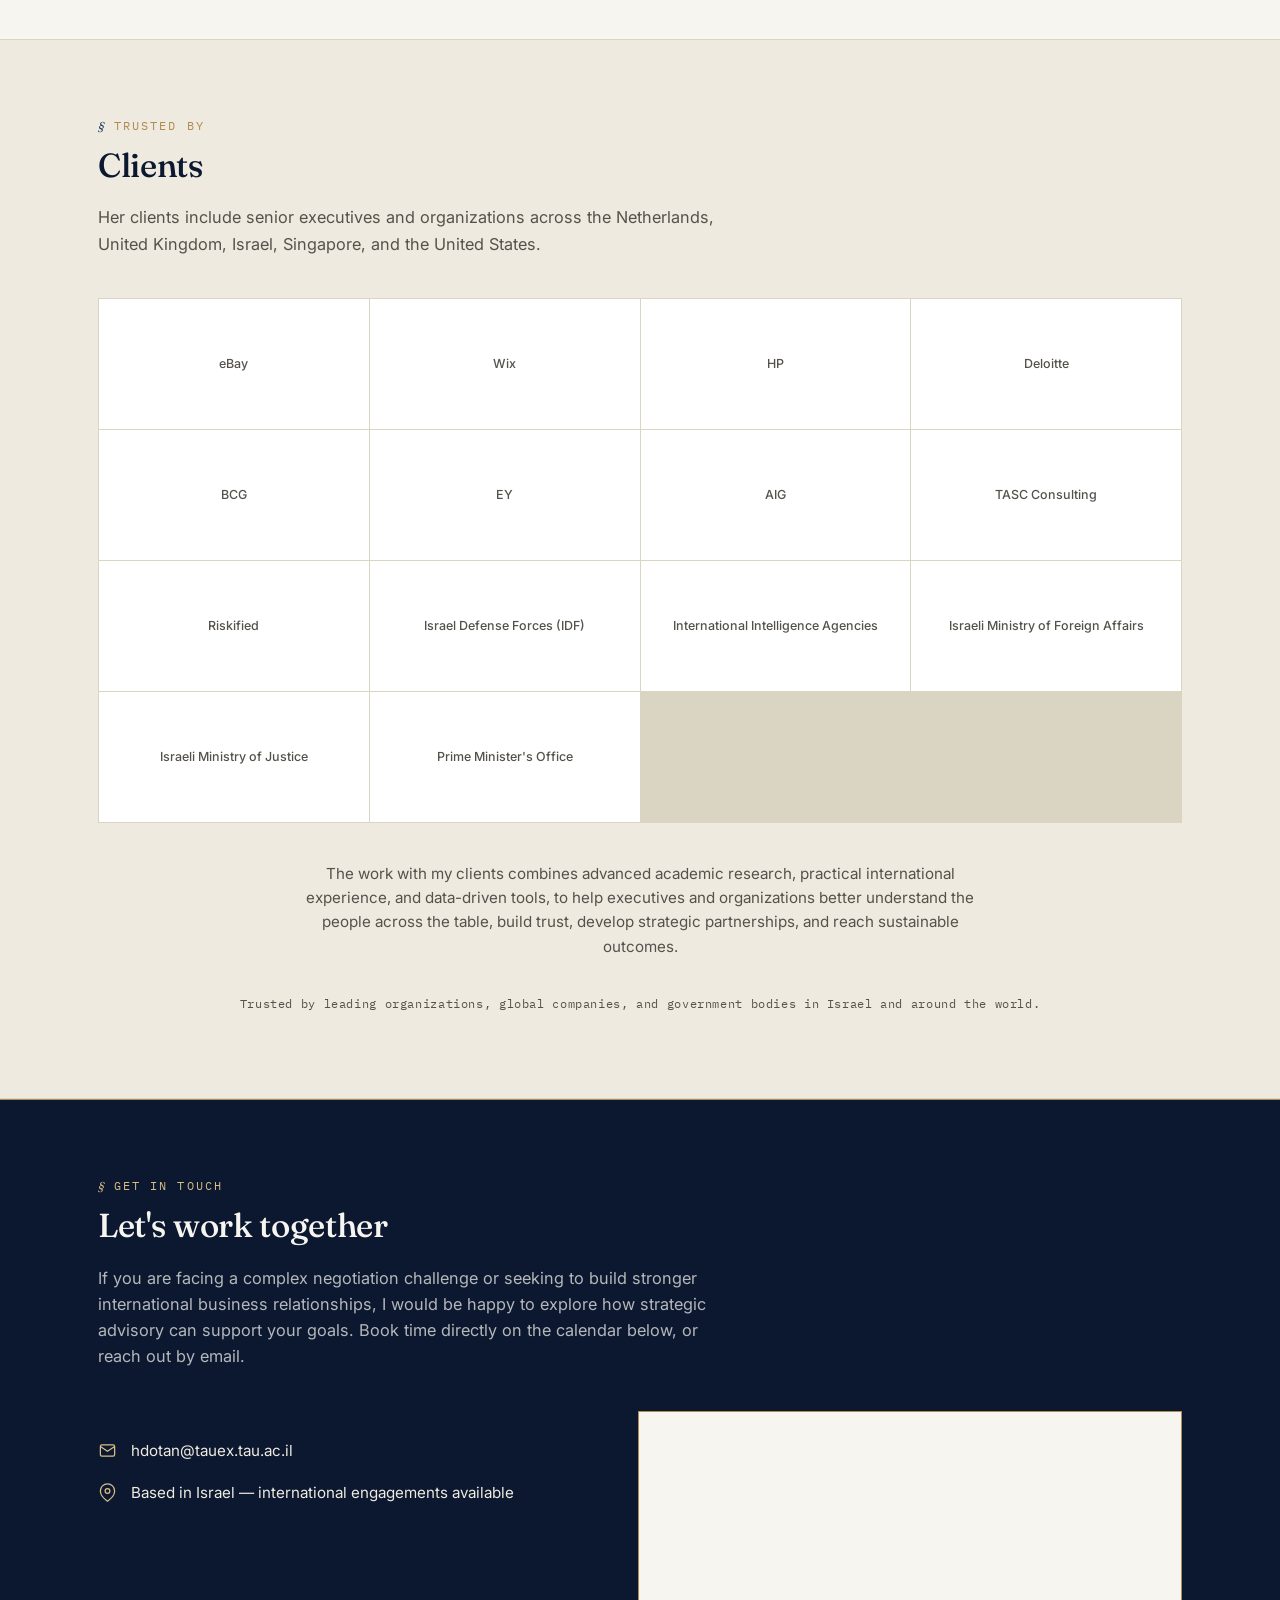
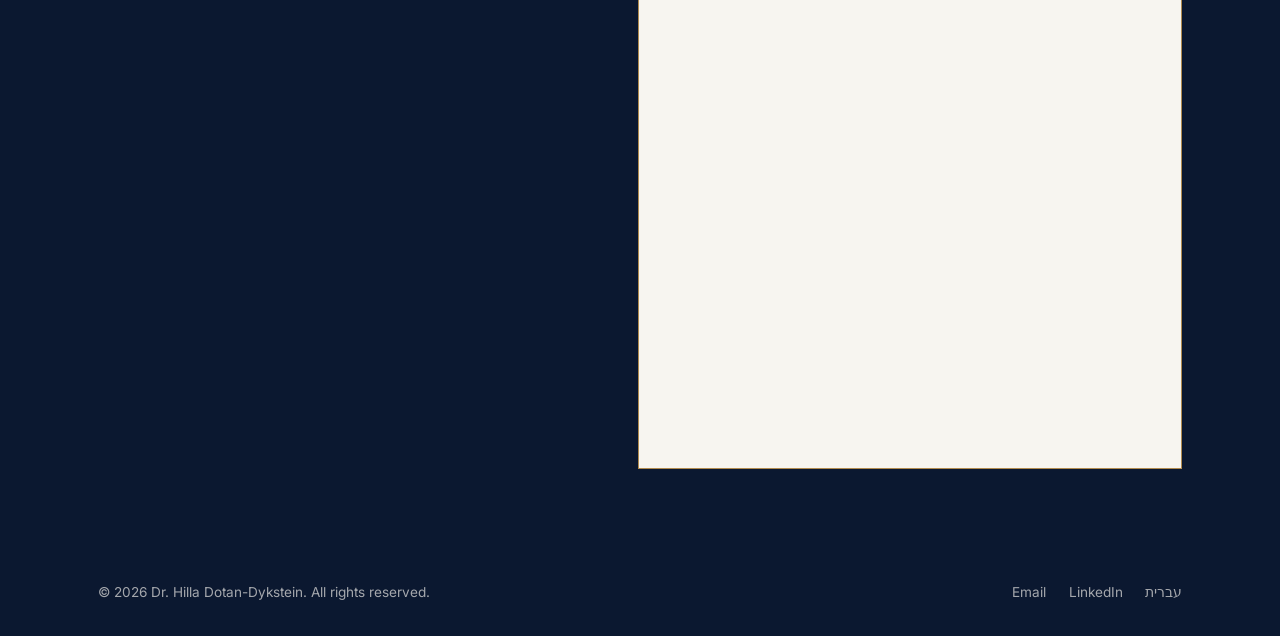
==== commit a6e3b62b: "Update index.html" ====
--- a/site/index.html
+++ b/site/index.html
@@ -609,8 +609,8 @@
                3. That's it — the widget below will render the live calendar. ===================== -->
           <div class="calendly-frame-wrap">
             <div class="calendly-inline-widget"
-                 data-url="https://calendly.com/YOUR-CALENDLY-LINK?hide_event_type_details=1&hide_gdpr_banner=1&background_color=f7f5f0&text_color=1b1b1a&primary_color=b08a4e">
-              <div class="calendly-fallback">Calendly link not yet configured — replace<br>data-url in index.html with the live scheduling link.</div>
+                 data-url="https://calendly.com/odotan/30min?hide_event_type_details=1&hide_gdpr_banner=1&background_color=f7f5f0&text_color=1b1b1a&primary_color=b08a4e">
+              <div class="calendly-fallback"></div>
             </div>
           </div>
         </div>
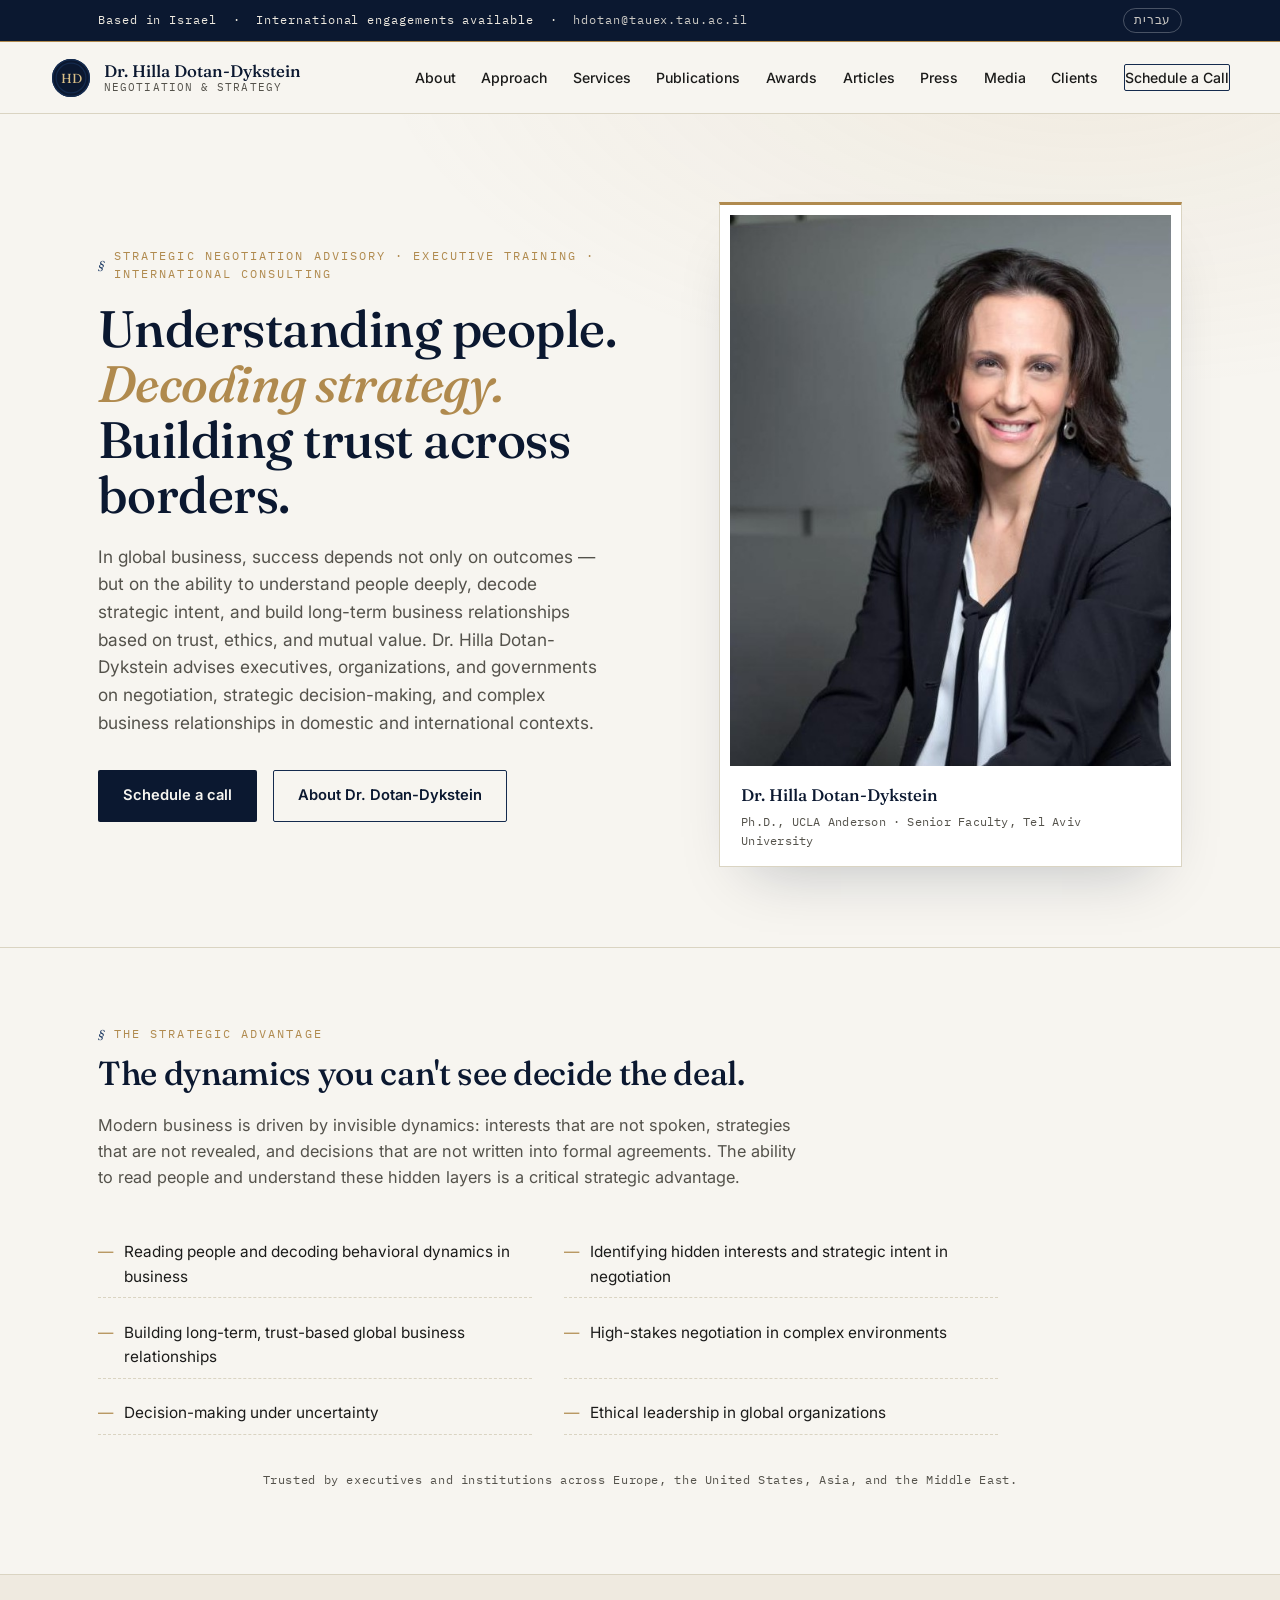
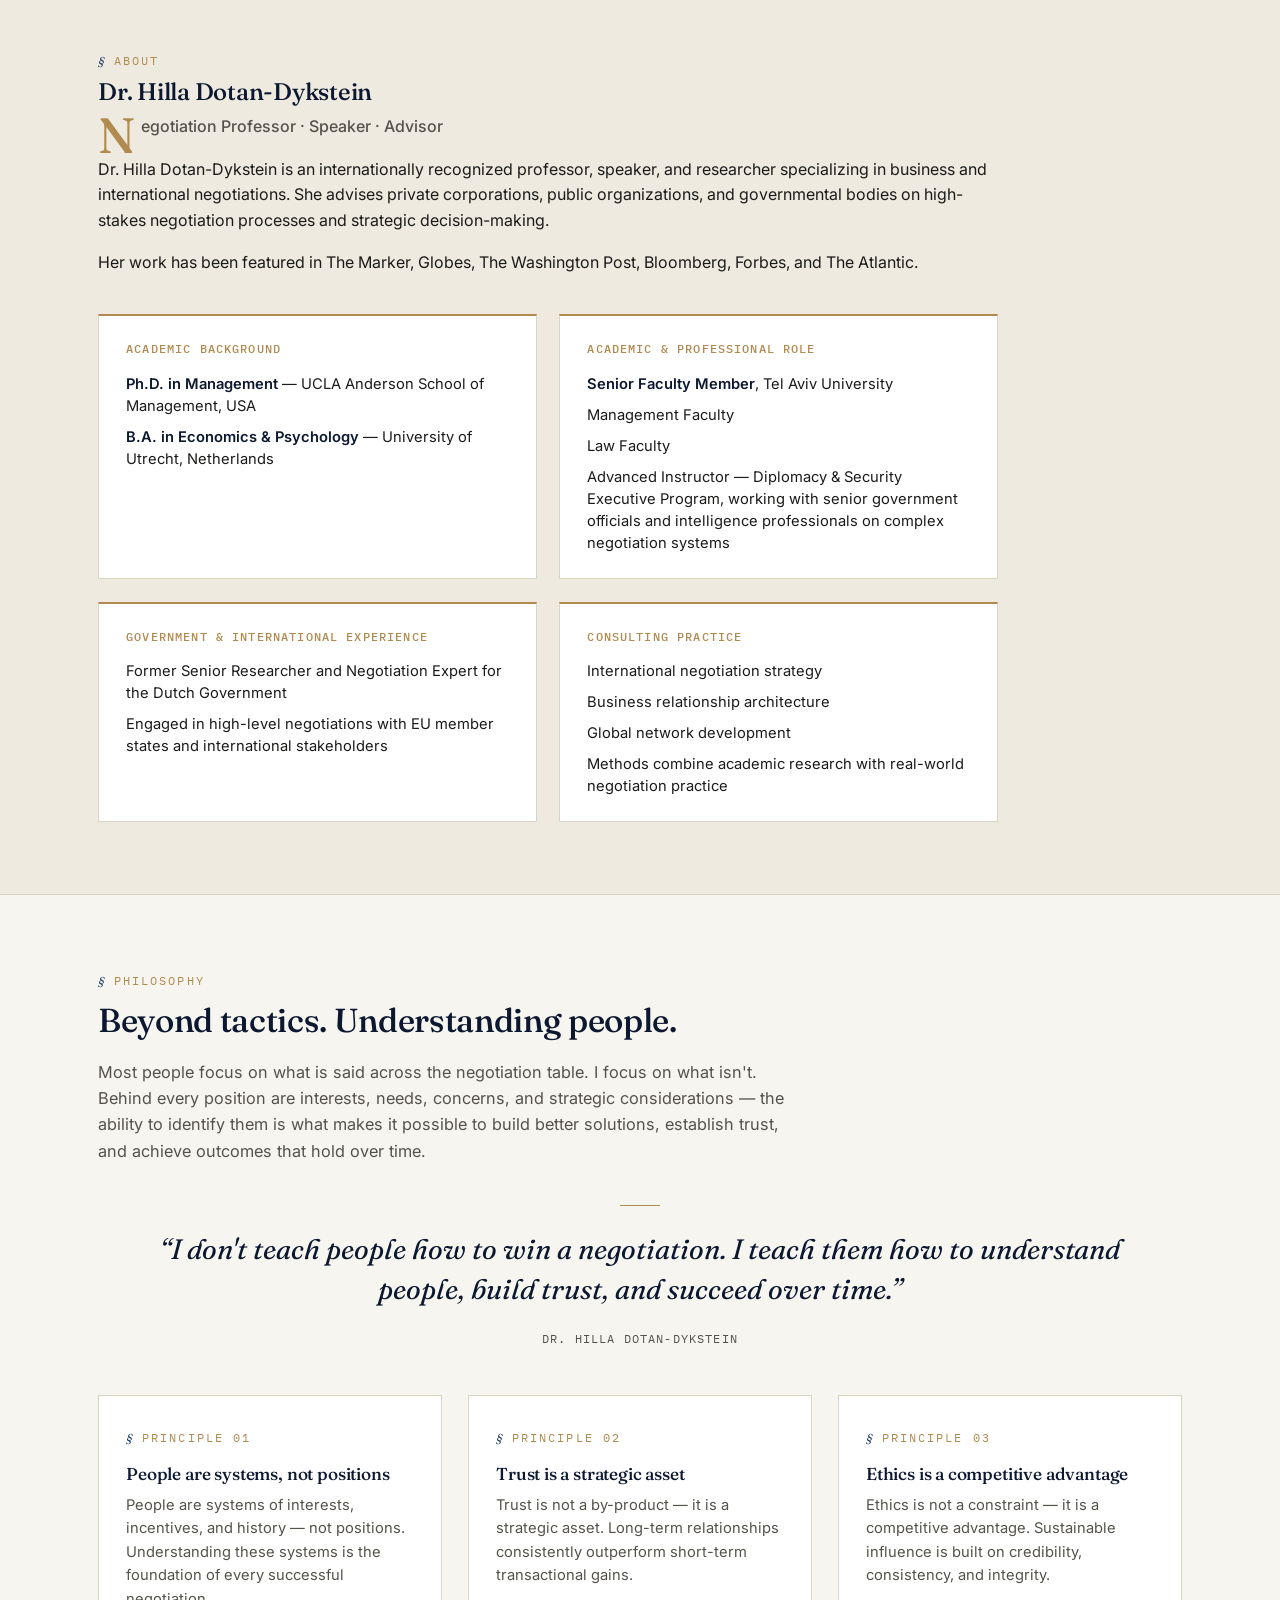
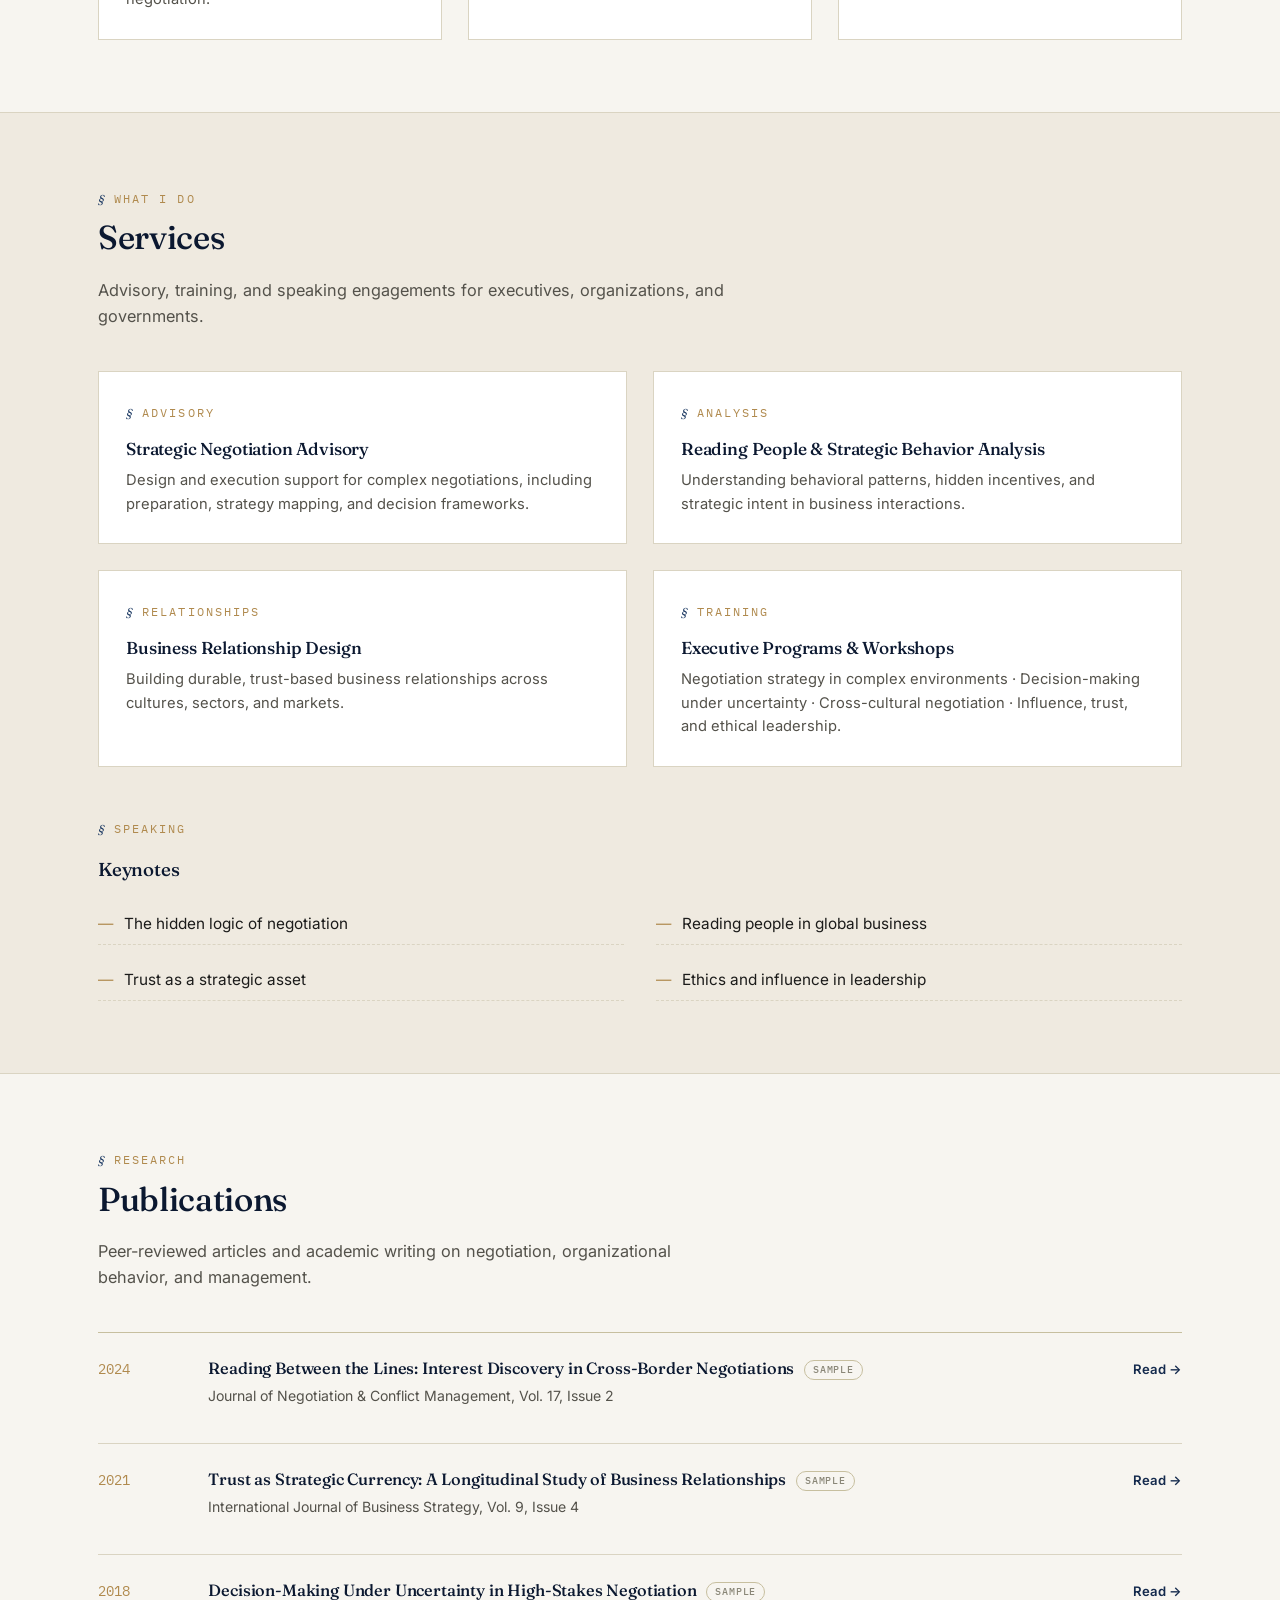
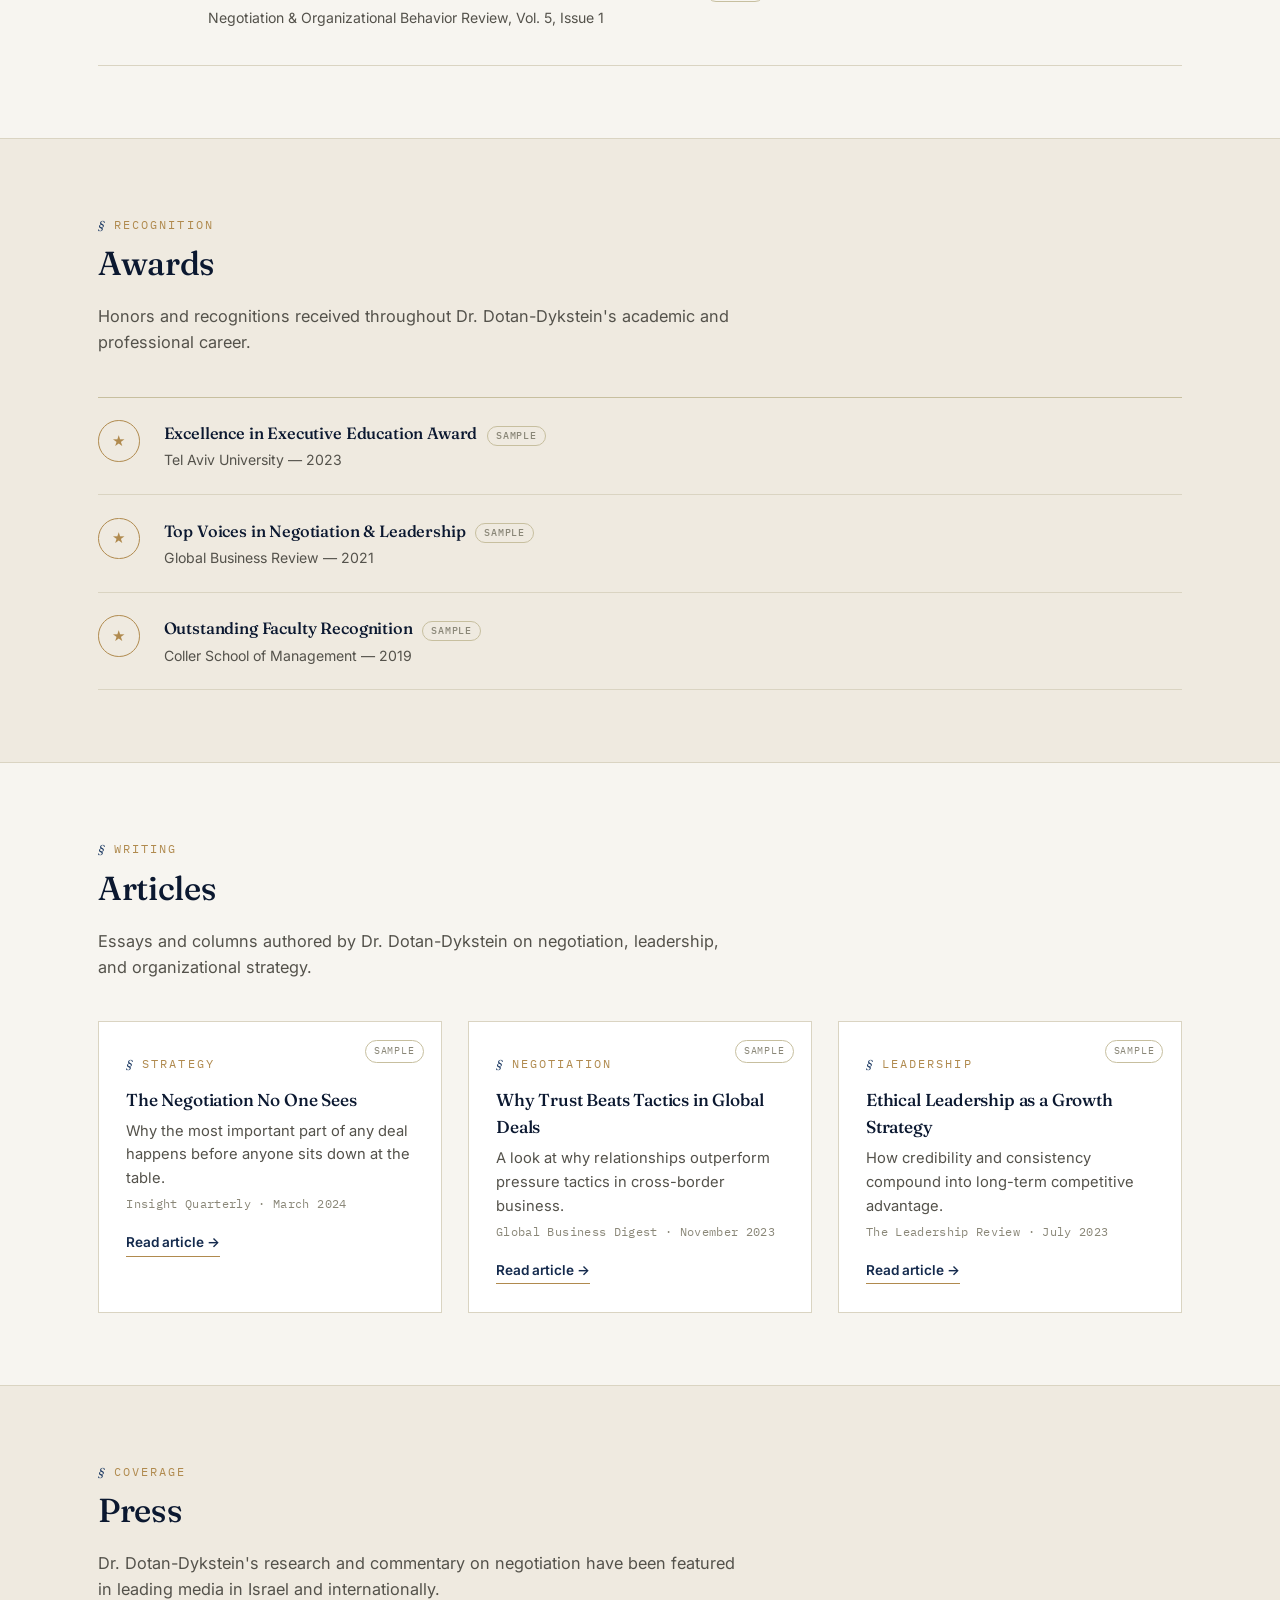
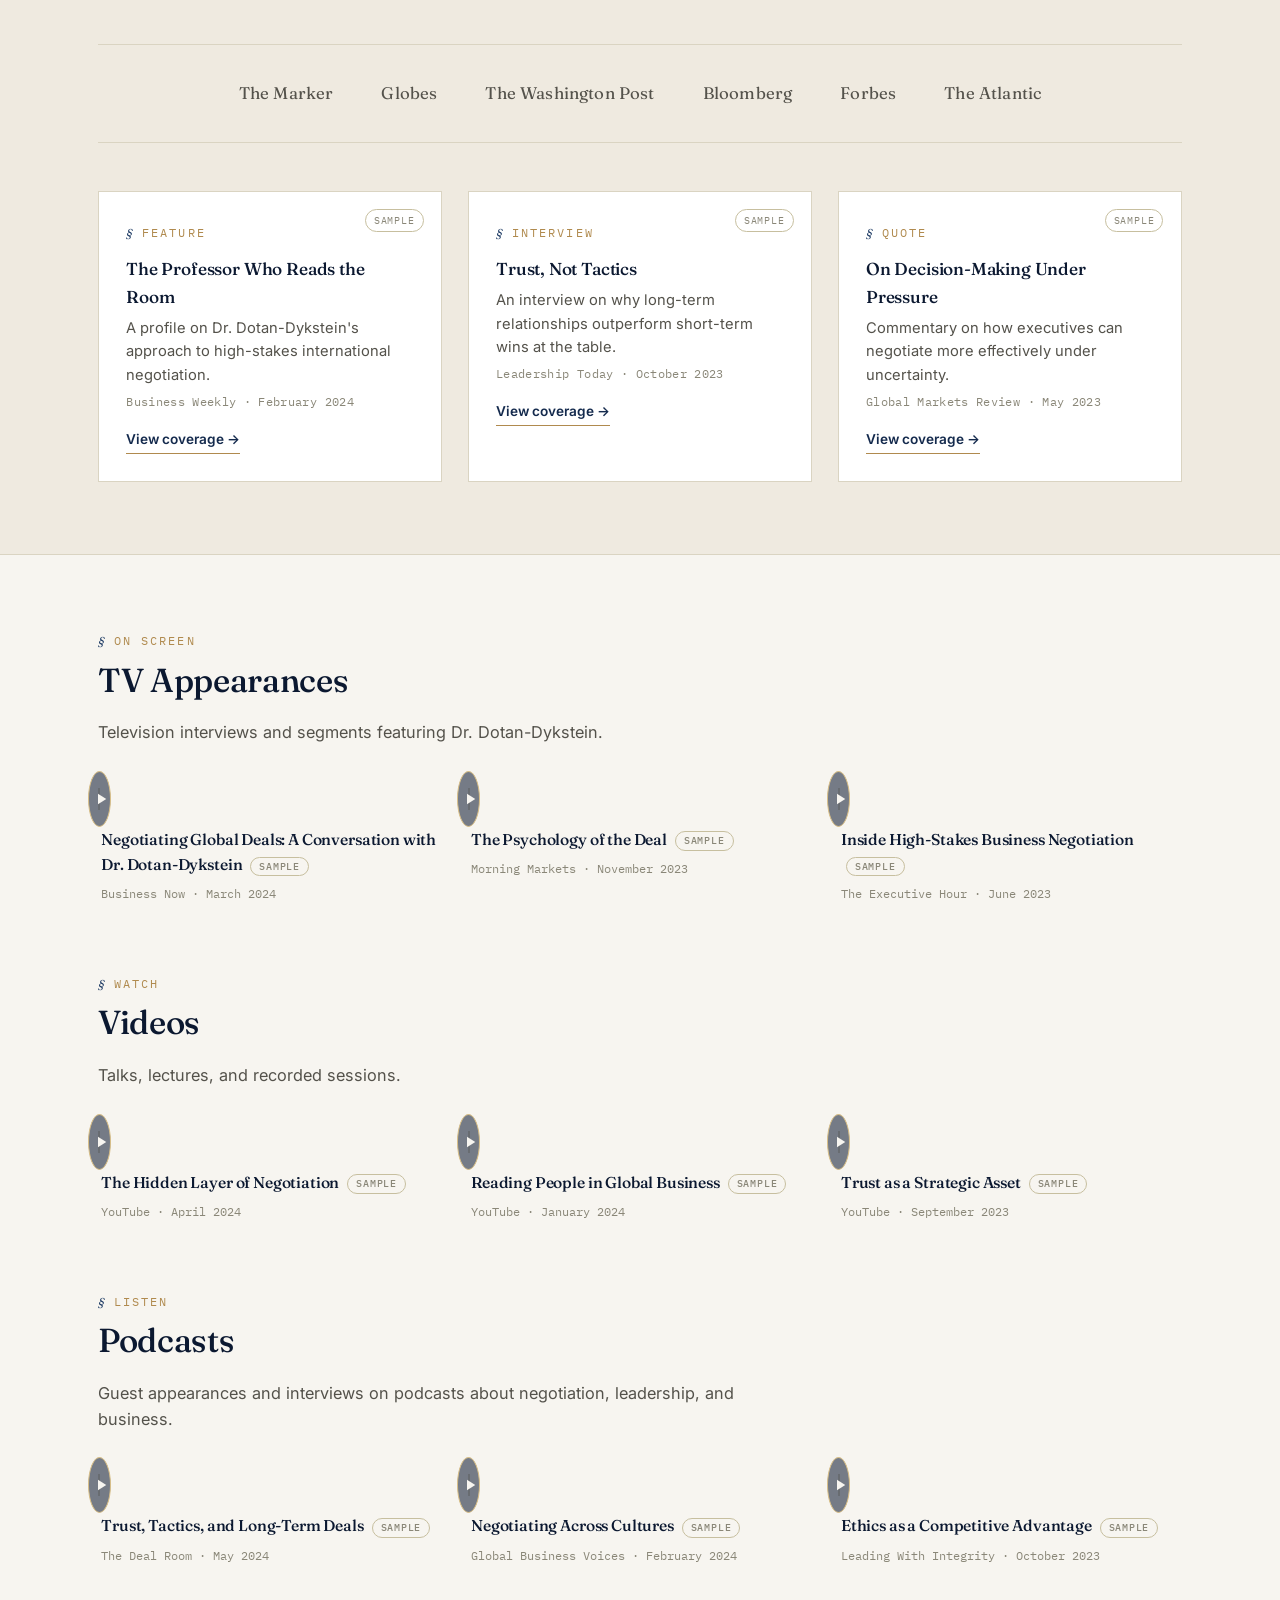
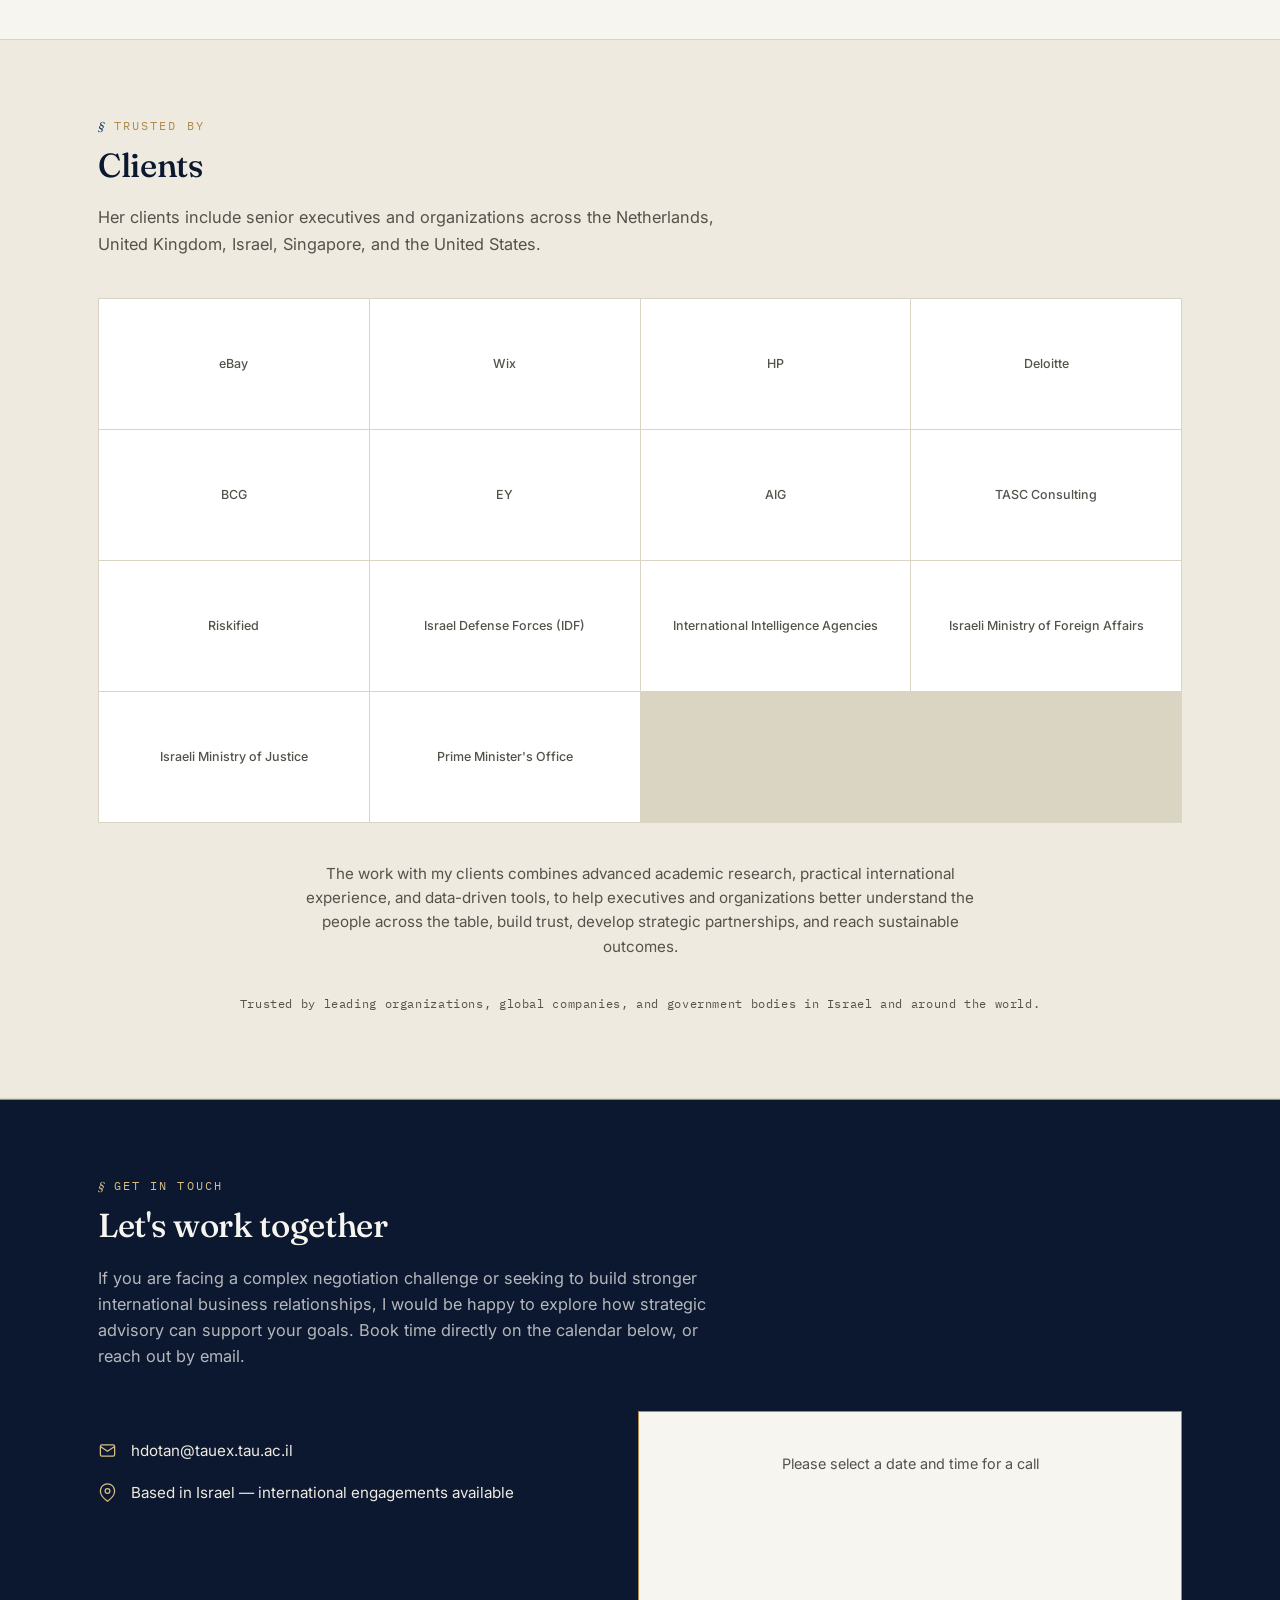
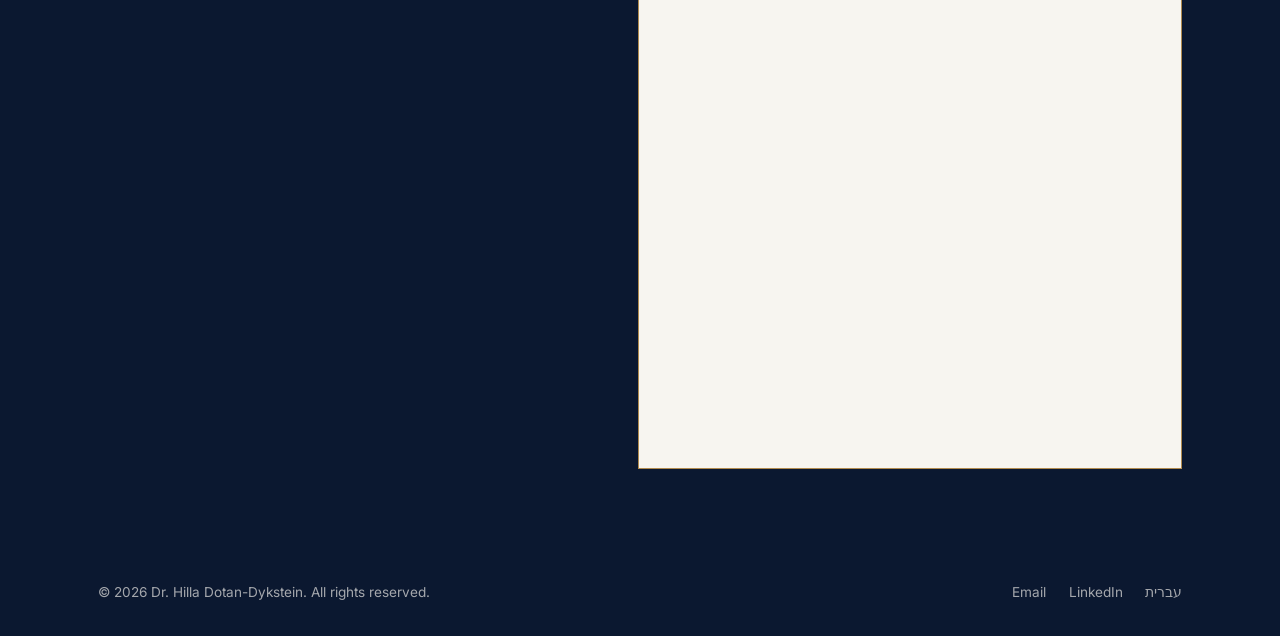
==== commit f6e759e6: "Update index.html" ====
--- a/site/index.html
+++ b/site/index.html
@@ -610,7 +610,7 @@
           <div class="calendly-frame-wrap">
             <div class="calendly-inline-widget"
                  data-url="https://calendly.com/odotan/30min?hide_event_type_details=1&hide_gdpr_banner=1&background_color=f7f5f0&text_color=1b1b1a&primary_color=b08a4e">
-              <div class="calendly-fallback"></div>
+              <div class="calendly-fallback">Please select a date and time for a call</div>
             </div>
           </div>
         </div>
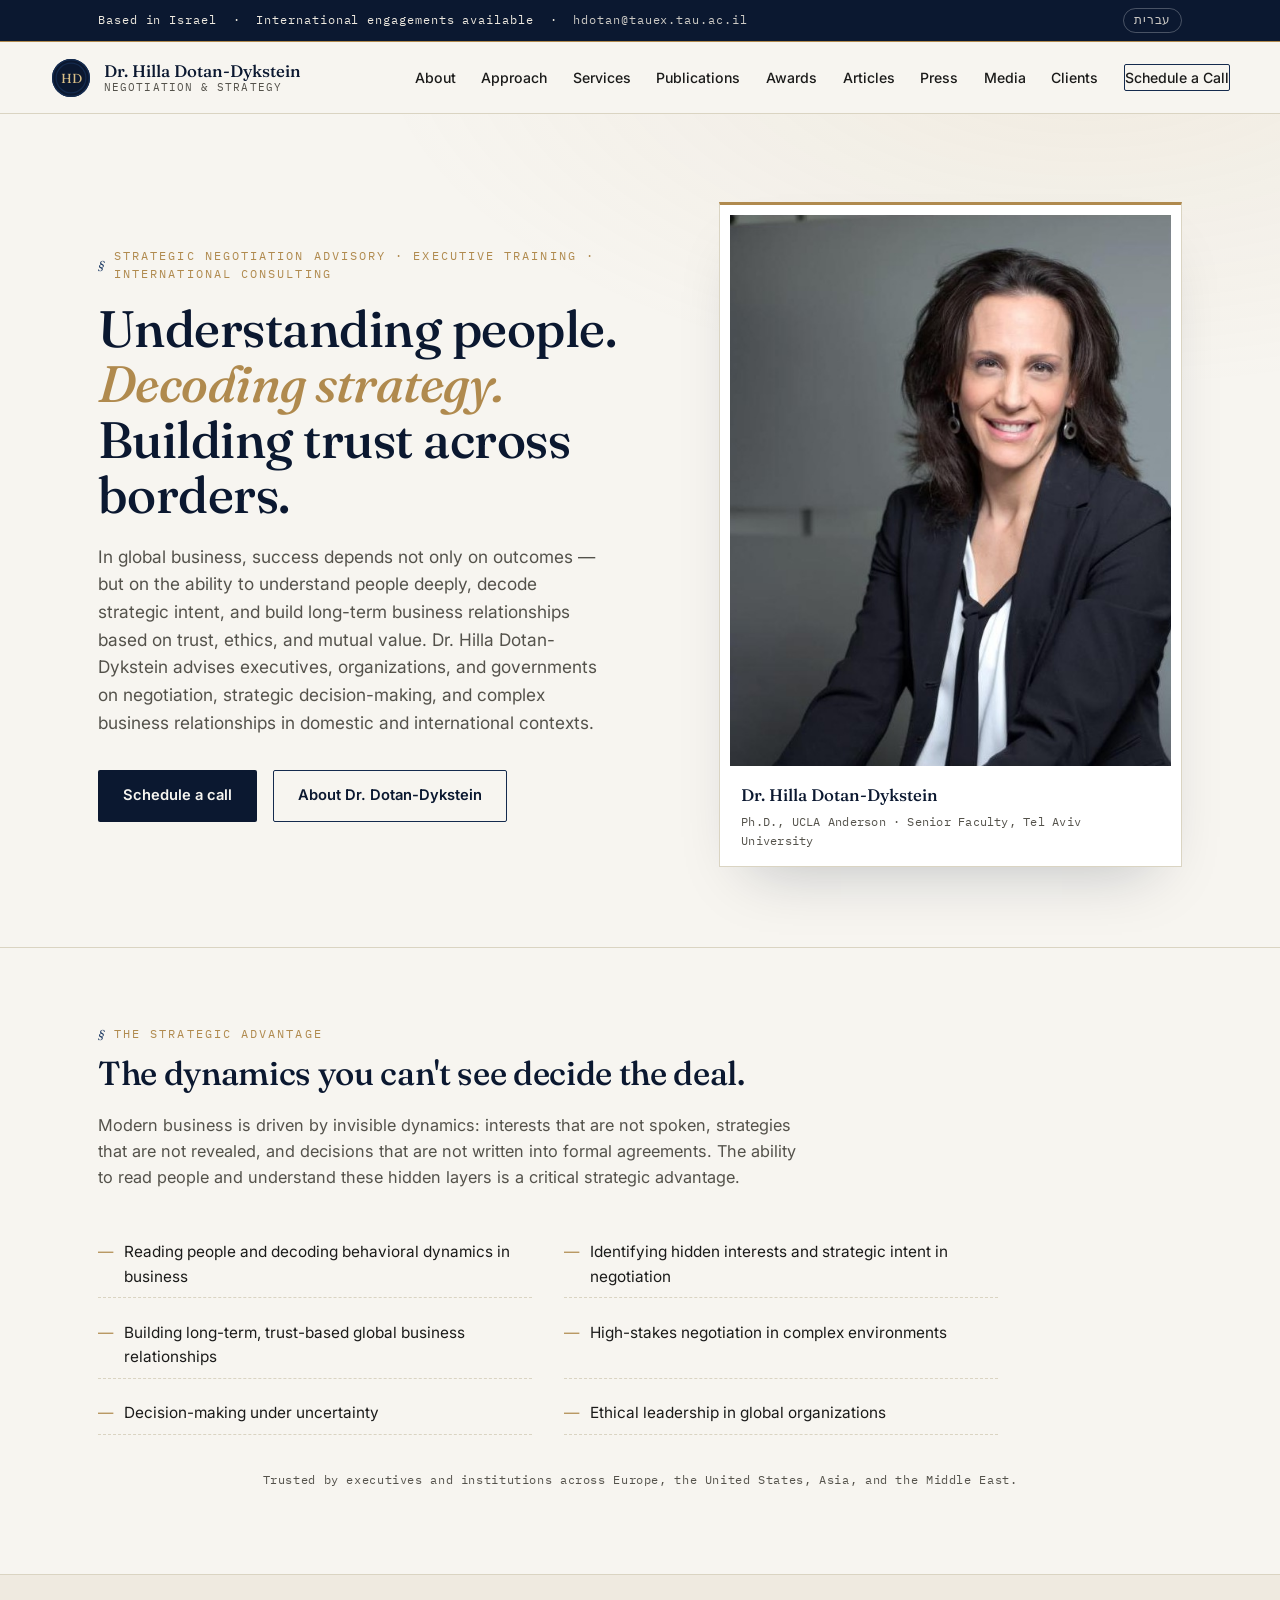
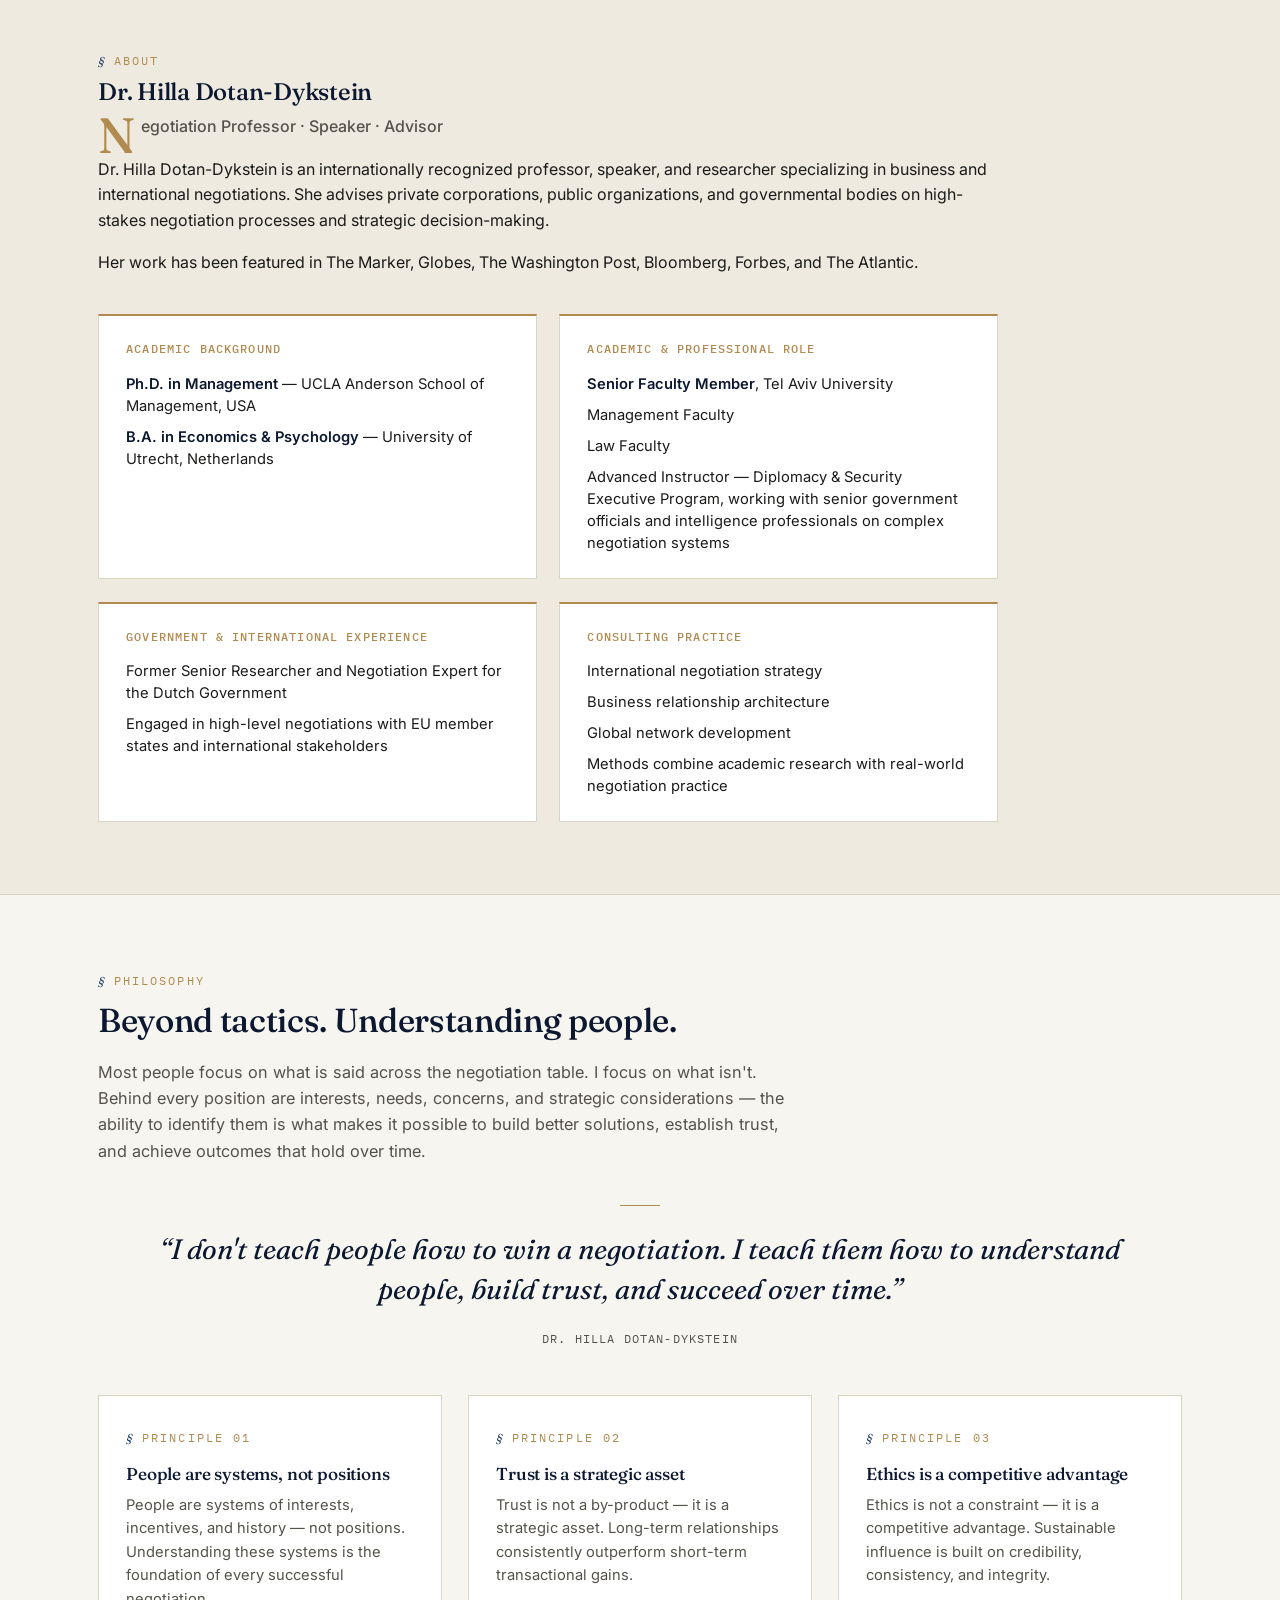
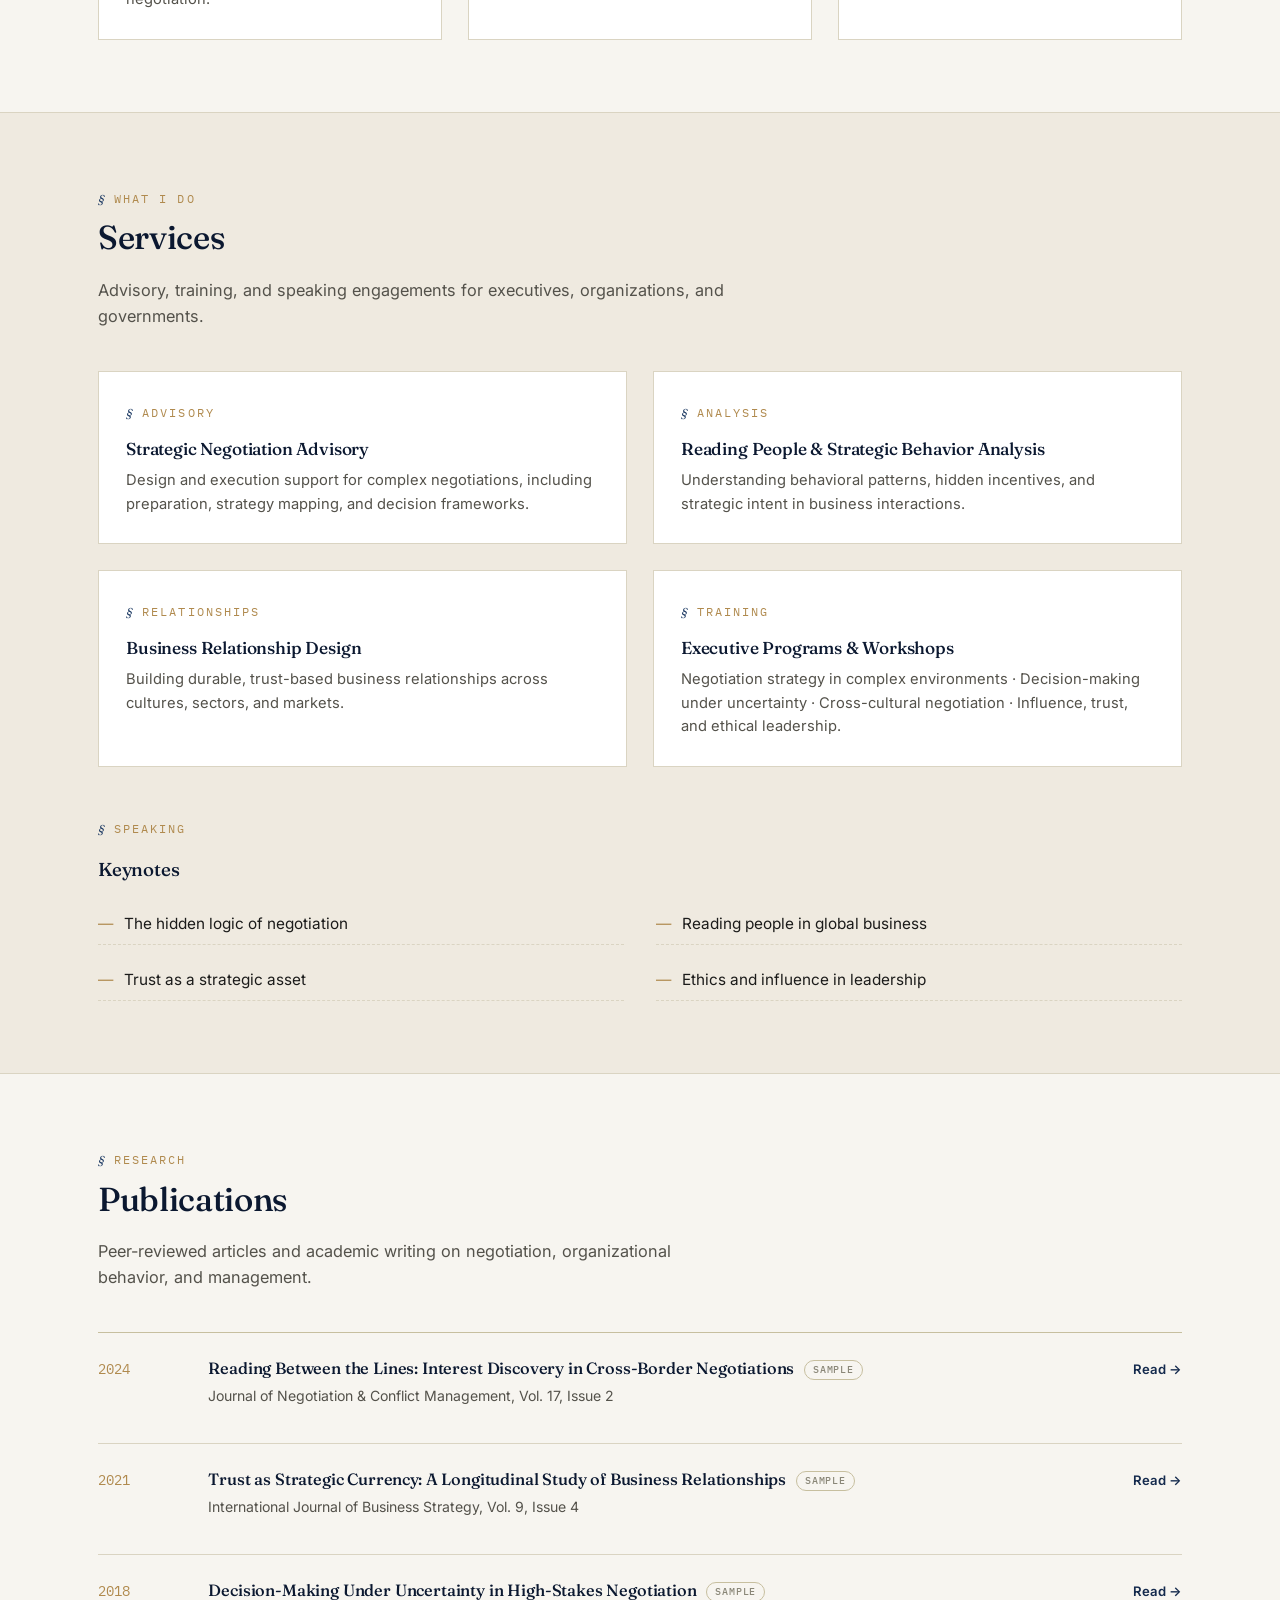
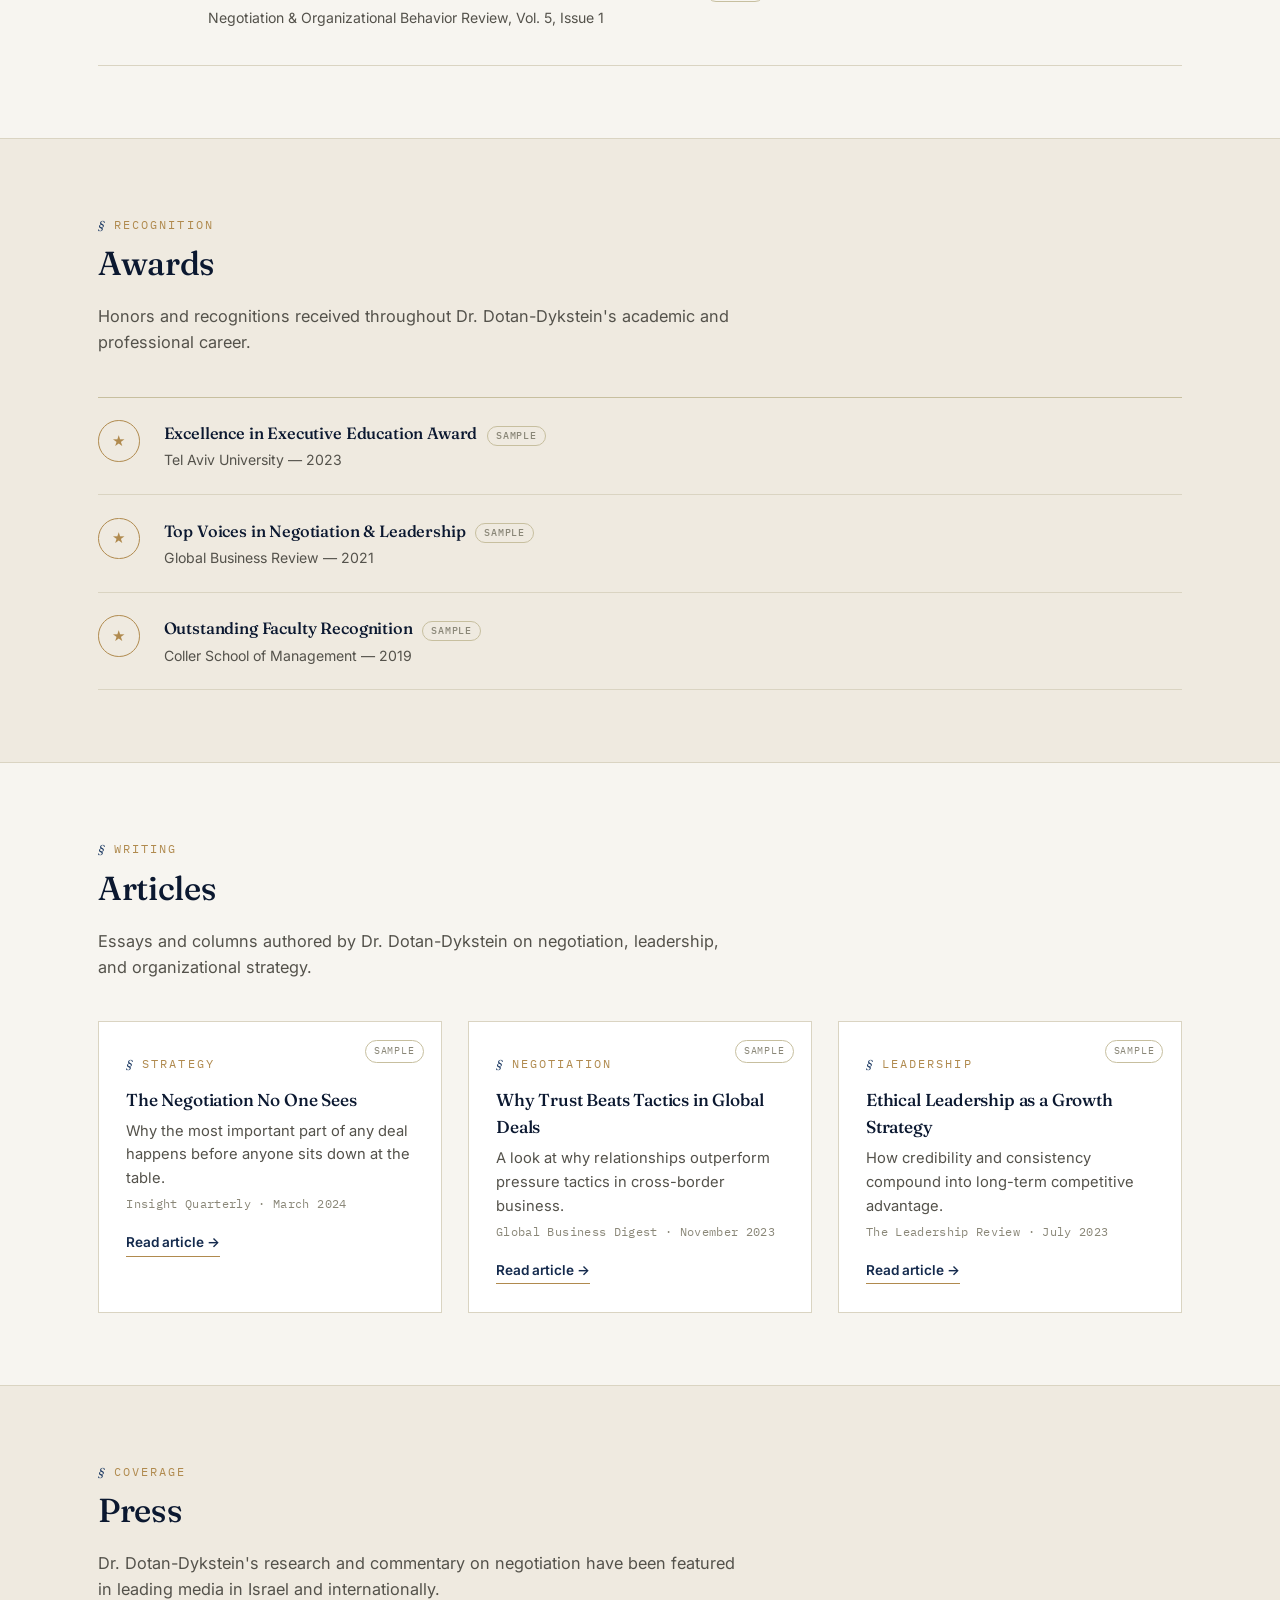
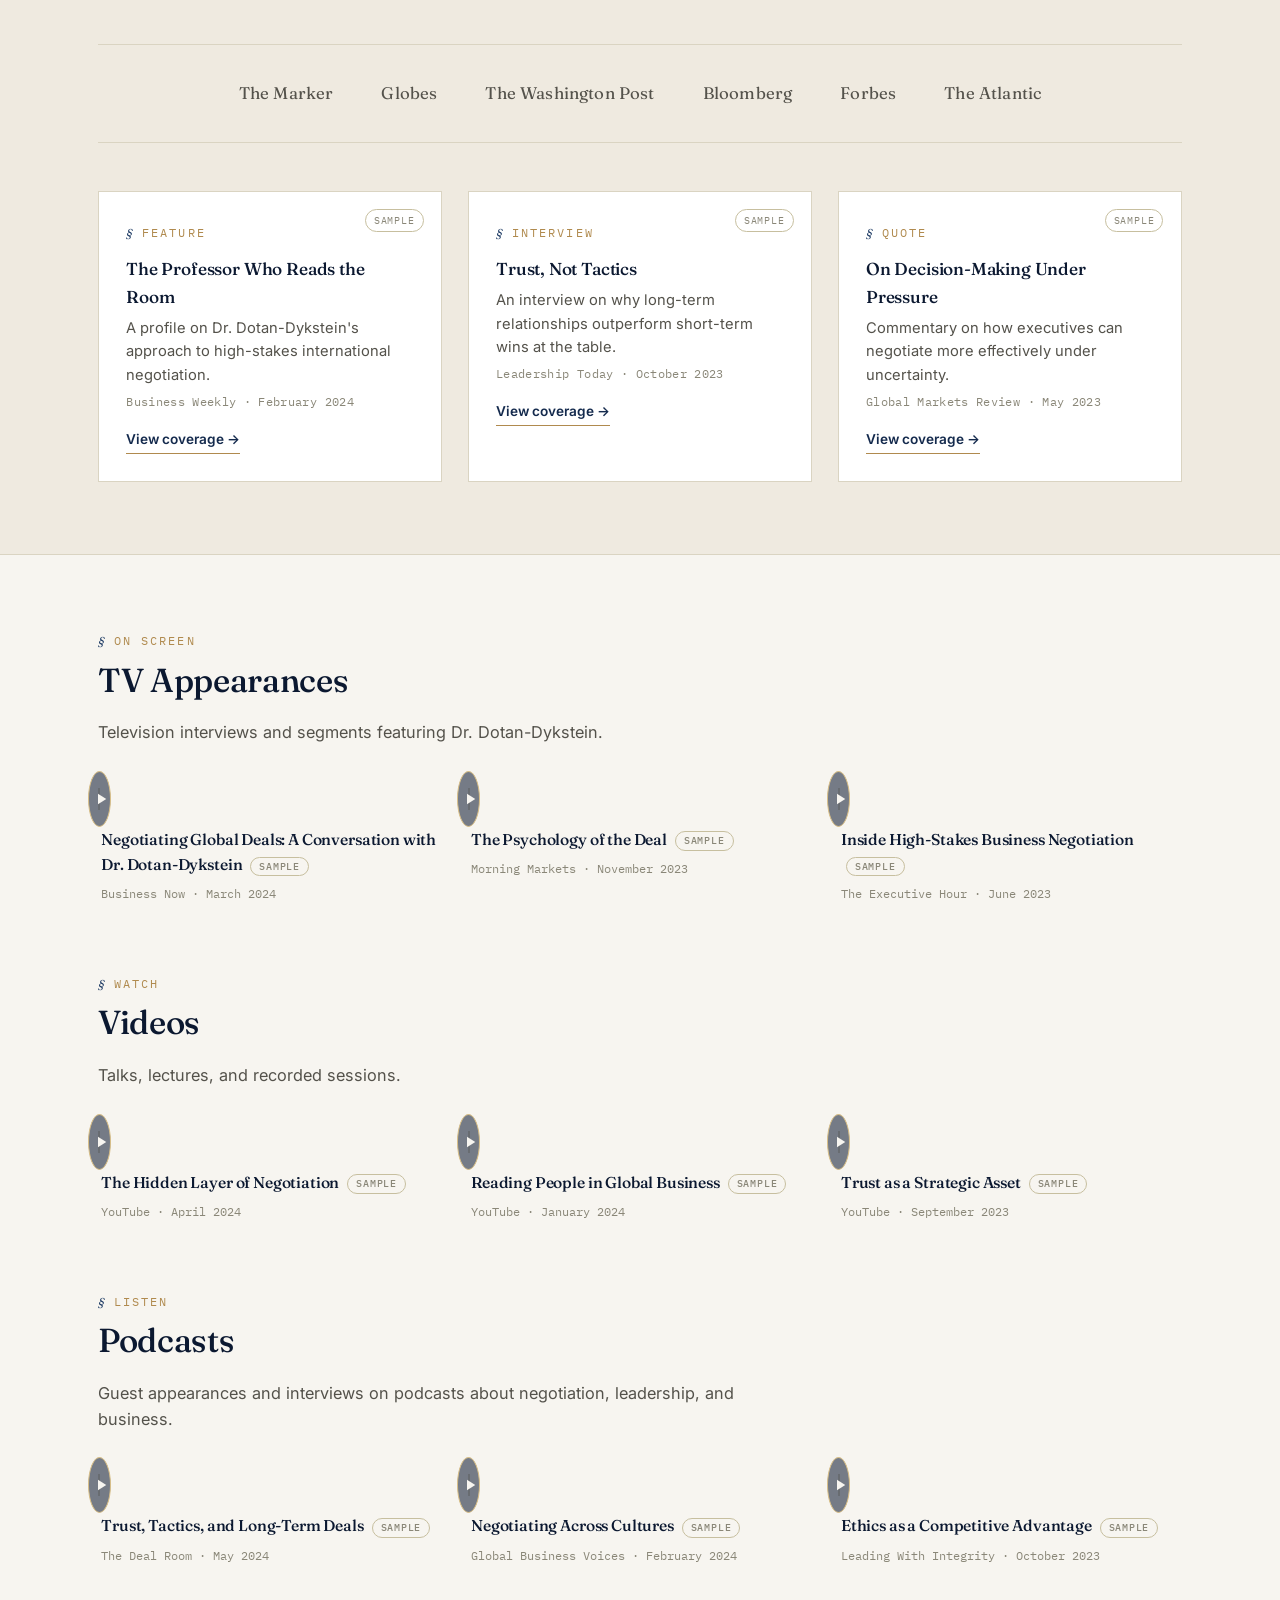
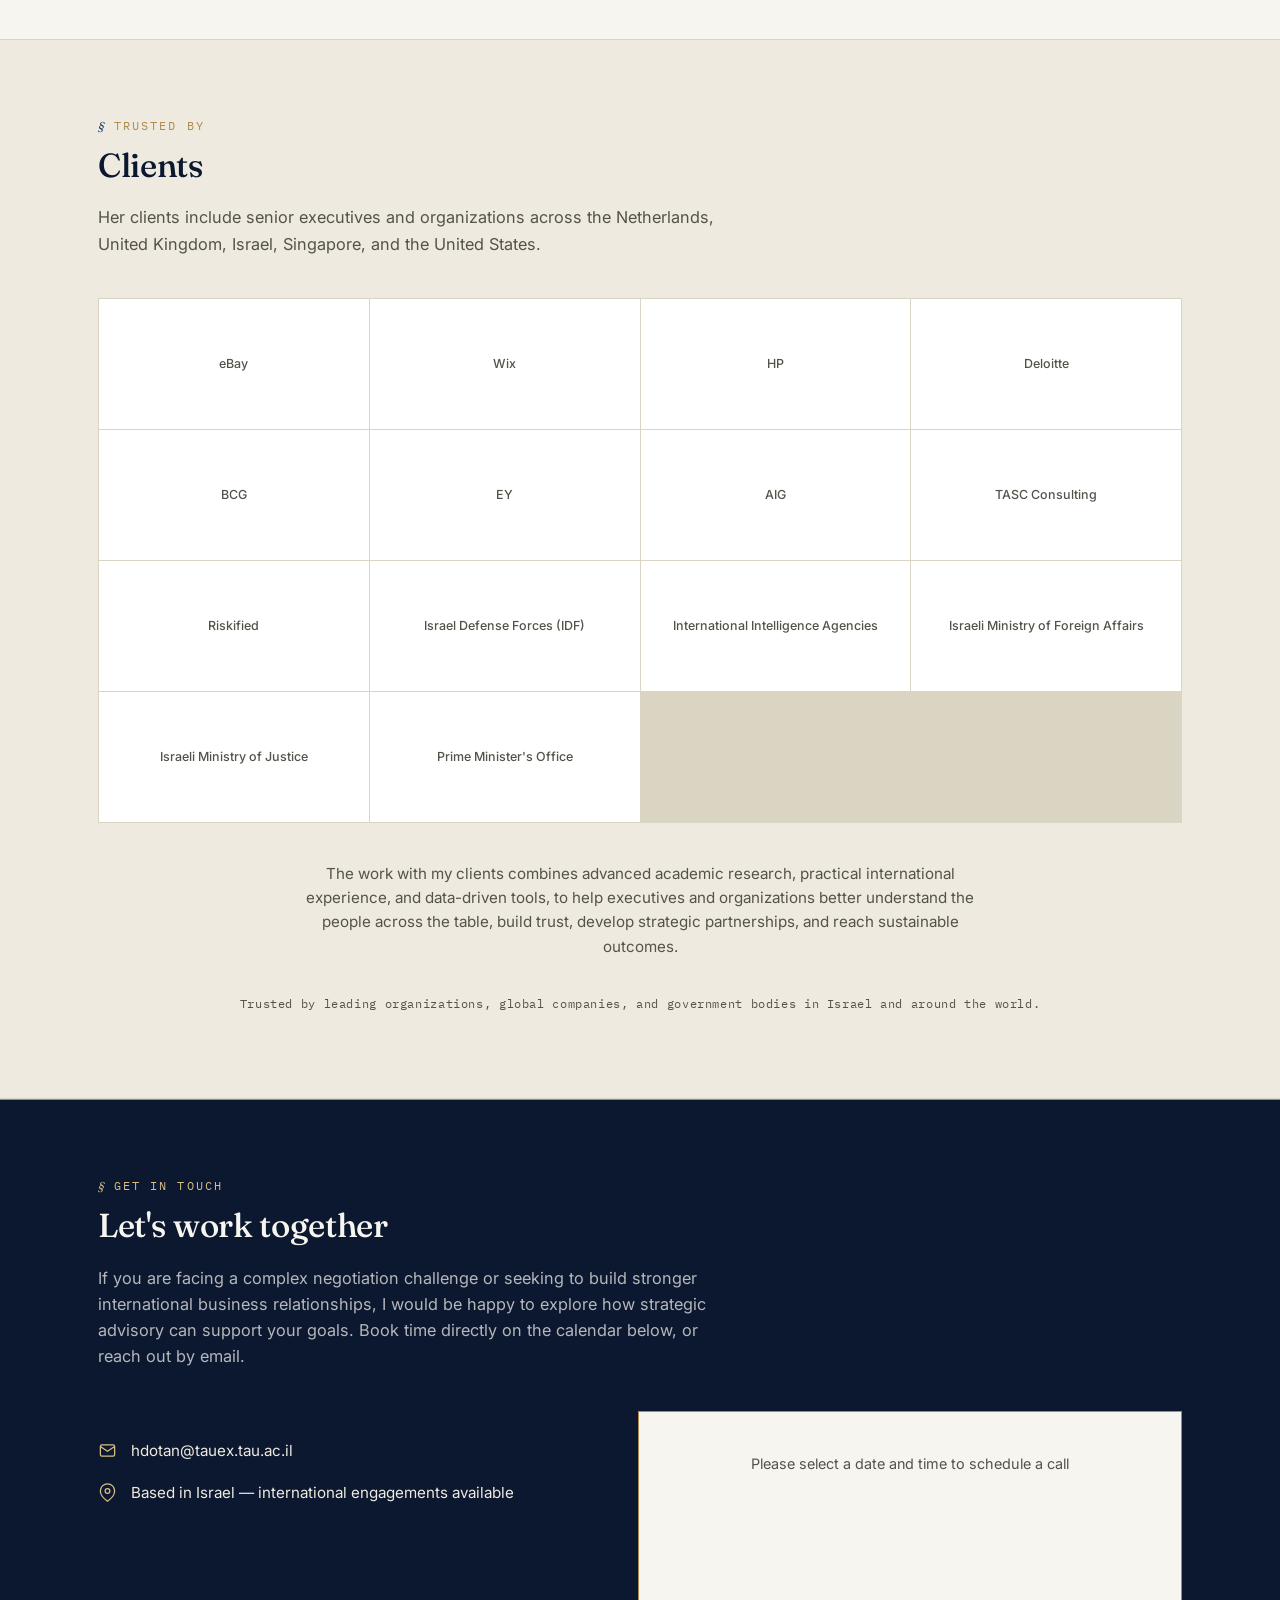
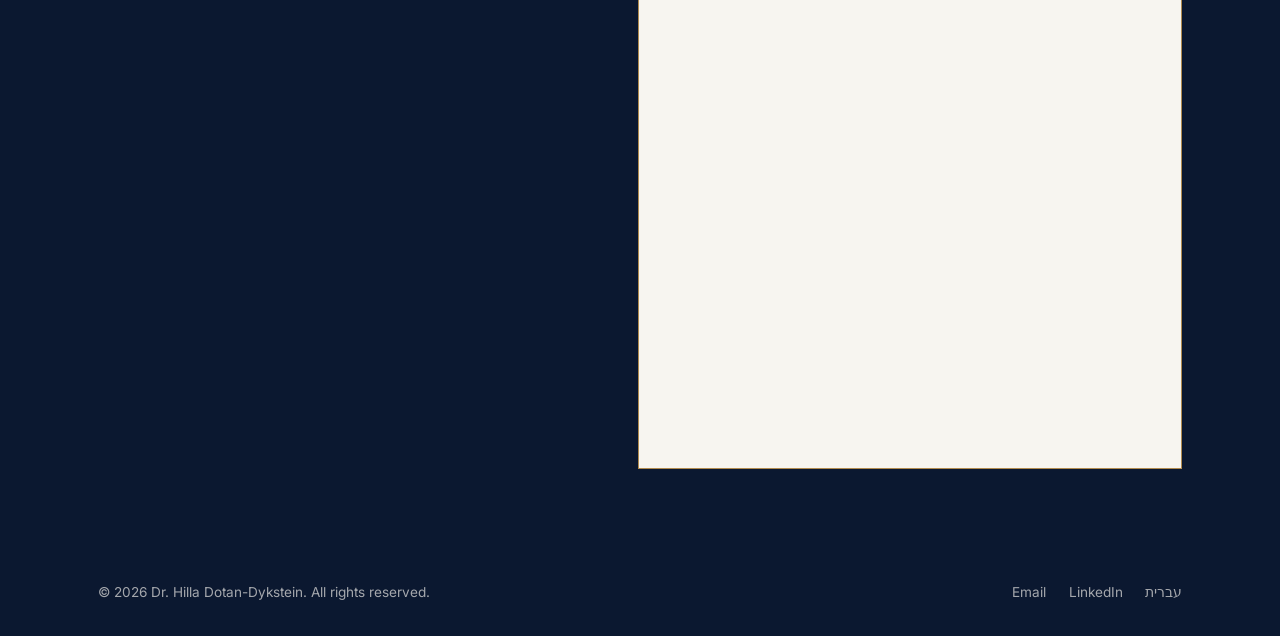
==== commit c9c13e30: "Update index.html" ====
--- a/site/index.html
+++ b/site/index.html
@@ -610,7 +610,7 @@
           <div class="calendly-frame-wrap">
             <div class="calendly-inline-widget"
                  data-url="https://calendly.com/odotan/30min?hide_event_type_details=1&hide_gdpr_banner=1&background_color=f7f5f0&text_color=1b1b1a&primary_color=b08a4e">
-              <div class="calendly-fallback">Please select a date and time for a call</div>
+              <div class="calendly-fallback">Please select a date and time to schedule a call</div>
             </div>
           </div>
         </div>
